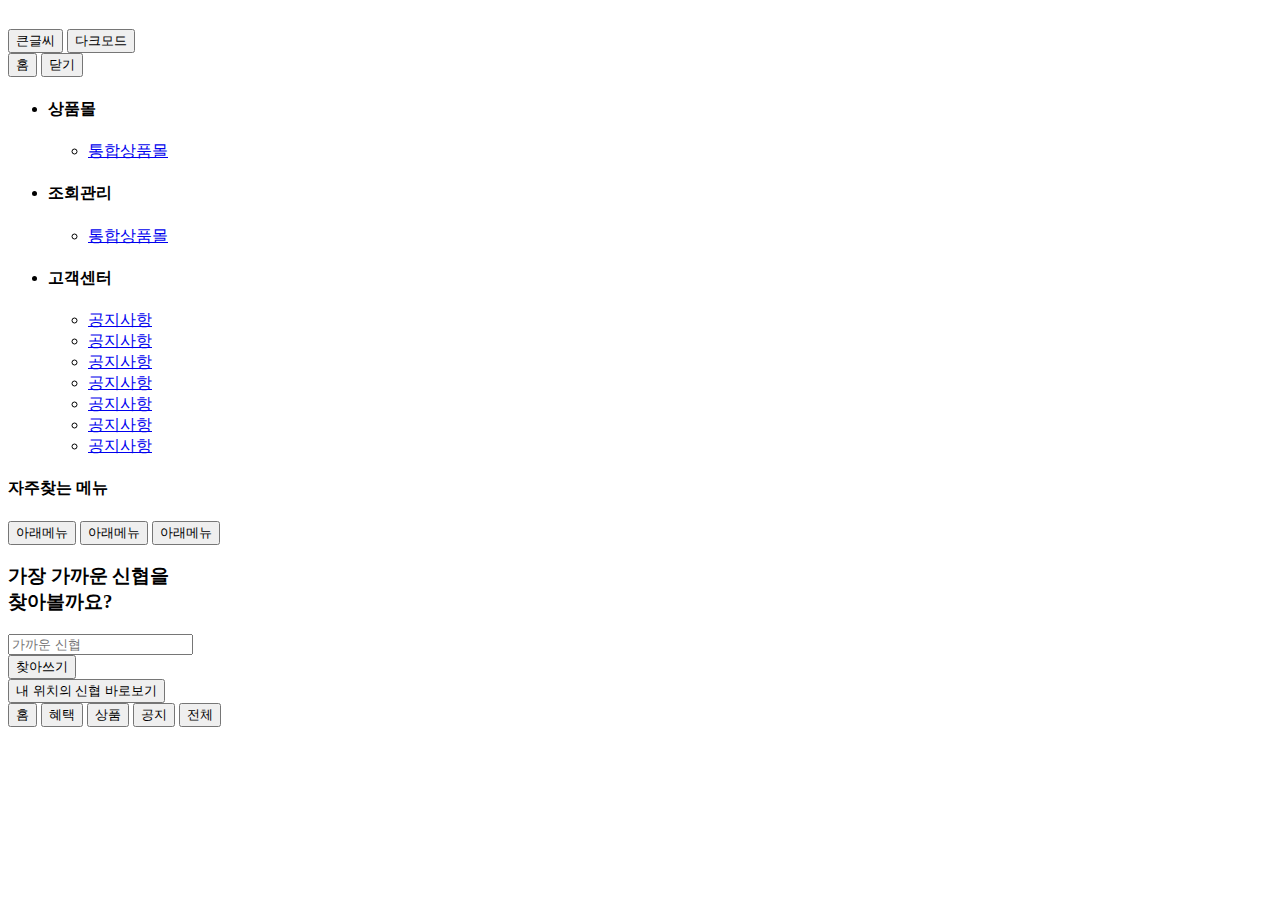
==== index.html @ c674e980 "feat: markup" ====
<!doctype>
<html lang="ko">
<head>
    <meta charset="UTF-8">
    <meta http-equiv="Content-Style-Type" content="text/css">
    <meta http-equiv="Content-Script-Type" content="text/javascript">
    <meta http-equiv="X-UA-Compatible" content="IE=edge">
    <meta name="format-detection" content="telephone=no">
    <meta name="viewport" content="width=device-width, initial-scale=1.0, viewport-fit=cover">
    <meta name="apple-mobile-web-app-title" content="Default">
    <meta http-equiv="imagetoolbar" content="no">
    <meta name="robots" content="no-index, follow">
    <meta name="title" content="">
    <meta name="author" content="">
    <meta name="content" content="">
    <meta name="keywords" content="">
    <meta name="description" content="금융시스템 UI/UX, 모바일뱅킹, 인터넷뱅킹, 모바일창구, 웹사이트 및 모바일 구축">
    <title>신협리온브랜치</title>
    <link type="text/css" rel="stylesheet" href="./lib/jquery-ui-1.12.1.min.css">
    <link type="text/css" rel="stylesheet" href="./lib/swiper-5.4.2.min.css">
    <link type="text/css" rel="stylesheet" href="./css/reset.css">
    <link type="text/css" rel="stylesheet" href="./css/font.css">
    <link type="text/css" rel="stylesheet" href="./css/common.css">
    <script type="text/javascript" src="./lib/jquery-1.12.4.min.js"></script>
    <script type="text/javascript" src="./lib/jquery-ui-1.12.1.min.js"></script>
    <script type="text/javascript" src="./lib/instafeed.min.js"></script>
    <script type="text/javascript" src="./lib/swiper-5.4.2.min.js"></script>
    <script type="text/javascript" src="./js/common.js"></script>
</head>
<body>
    <div class="container">
        <header>
            <section class="header-wrap">
                <article>
                    <div class="header-title">
                        <h1>
                            <a href="./"><img src="" alt=""></a>
                        </h1>
                    </div>
                    <div class="header-content">
                        <div class="btns">
                            <button type="button" class="btn-big-font">큰글씨</button>
                            <button type="button" class="btn-dark">다크모드</button>
                        </div>
                    </div>
                </article>
            </section>
        </header>
        <aside>
            <section class="drawer-wrap">
                <article>
                    <div class="nav-toolbar">
                        <div class="btns">
                            <button type="button" class="btn-home">홈</button>
                            <button type="button" class="btn-close">닫기</button>
                        </div>
                    </div>
                    <div class="nav-scroll">
                        <div class="nav-panels">
                            <ul class="nav-p3">
                                <li class="nav-panel">
                                    <div class="title">
                                        <span class="icn"></span>
                                        <h4>상품몰</h4>
                                    </div>
                                    <div class="content">
                                        <ul class="nav-p4">
                                            <li><a href="./">통합상품몰</a></a></li>
                                        </ul>
                                    </div>
                                </li>
                                <li class="nav-panel">
                                    <div class="title">
                                        <span class="icn"></span>
                                        <h4>조회관리</h4>
                                    </div>
                                    <div class="content">
                                        <ul class="nav-p4">
                                            <li><a href="./">통합상품몰</a></a></li>
                                        </ul>
                                    </div>
                                </li>
                                <li class="nav-panel">
                                    <div class="title">
                                        <span class="icn"></span>
                                        <h4>고객센터</h4>
                                    </div>
                                    <div class="content">
                                        <ul class="nav-p4">
                                            <li><a href="./">공지사항</a></a></li>
                                            <li><a href="./">공지사항</a></a></li>
                                            <li><a href="./">공지사항</a></a></li>
                                            <li><a href="./">공지사항</a></a></li>
                                            <li><a href="./">공지사항</a></a></li>
                                            <li><a href="./">공지사항</a></a></li>
                                            <li><a href="./">공지사항</a></a></li>
                                        </ul>
                                    </div>
                                </li>
                            </ul>
                        </div>
                    </div>
                    <div class="nav-favorite">
                        <div class="title">
                            <h4>자주찾는 메뉴</h4>
                        </div>
                        <div class="favs">
                            <div class="buttons">
                                <button type="button" class="btn-fav">아래메뉴</button>
                                <button type="button" class="btn-fav">아래메뉴</button>
                                <button type="button" class="btn-fav">아래메뉴</button>
                            </div>
                        </div>
                    </div>
                </article>
            </section>
        </aside>
        <main>
            <section>
                <article class="main-visual">
                    <div class="bg"></div>
                    <div class="visual">
                        <div class="media"></div>
                    </div>
                </article>
                <article class="ui-seek">
                    <div class="seek-form">
                        <div class="title">
                            <h3><strong>가장 가까운 신협</strong>을 <br/>찾아볼까요?</h3>
                        </div>
                        <div class="content">
                            <div class="field">
                                <label>
                                    <div class="field-inner">
                                        <div class="field-wrap">
                                            <input type="text" class="input" placeholder="가까운 신협"/>
                                        </div>
                                        <div class="field-wrap">
                                            <button type="button" class="btn-search">찾아쓰기</button>
                                        </div>
                                    </div>
                                </label>
                            </div>
                        </div>
                    </div>
                    <div class="seek-tool-bar">
                        <div class="btns">
                            <button type="button" class="btn-search">
                                <span class="icn"></span>
                                <span class="lbl">내 위치의 신협 바로보기</span>
                            </button>
                        </div>
                    </div>
                </article>
            </section>
        </main>
        <footer>
            <section>
               <article>
                   <div class="btns">
                       <button type="button" class="btn-home">
                           <span class="media">
                               <span class="icn"></span>
                           </span>
                           <span class="meta">
                               <span class="lbl">홈</span>
                           </span>
                       </button>
                       <button type="button" class="btn-benefit">
                           <span class="media">
                               <span class="icn"></span>
                           </span>
                           <span class="meta">
                               <span class="lbl">혜택</span>
                           </span>
                       </button>
                       <button type="button" class="btn-product">
                           <span class="media">
                               <span class="icn"></span>
                           </span>
                           <span class="meta">
                               <span class="lbl">상품</span>
                           </span>
                       </button>
                       <button type="button" class="btn-notice">
                           <span class="media">
                               <span class="icn"></span>
                           </span>
                           <span class="meta">
                               <span class="lbl">공지</span>
                           </span>
                       </button>
                       <button type="button" class="btn-menu">
                           <span class="media">
                               <span class="icn"></span>
                           </span>
                           <span class="meta">
                               <span class="lbl">전체</span>
                           </span>
                       </button>
                   </div>
               </article>
            </section>
        </footer>
    </div>
</body>
</html>
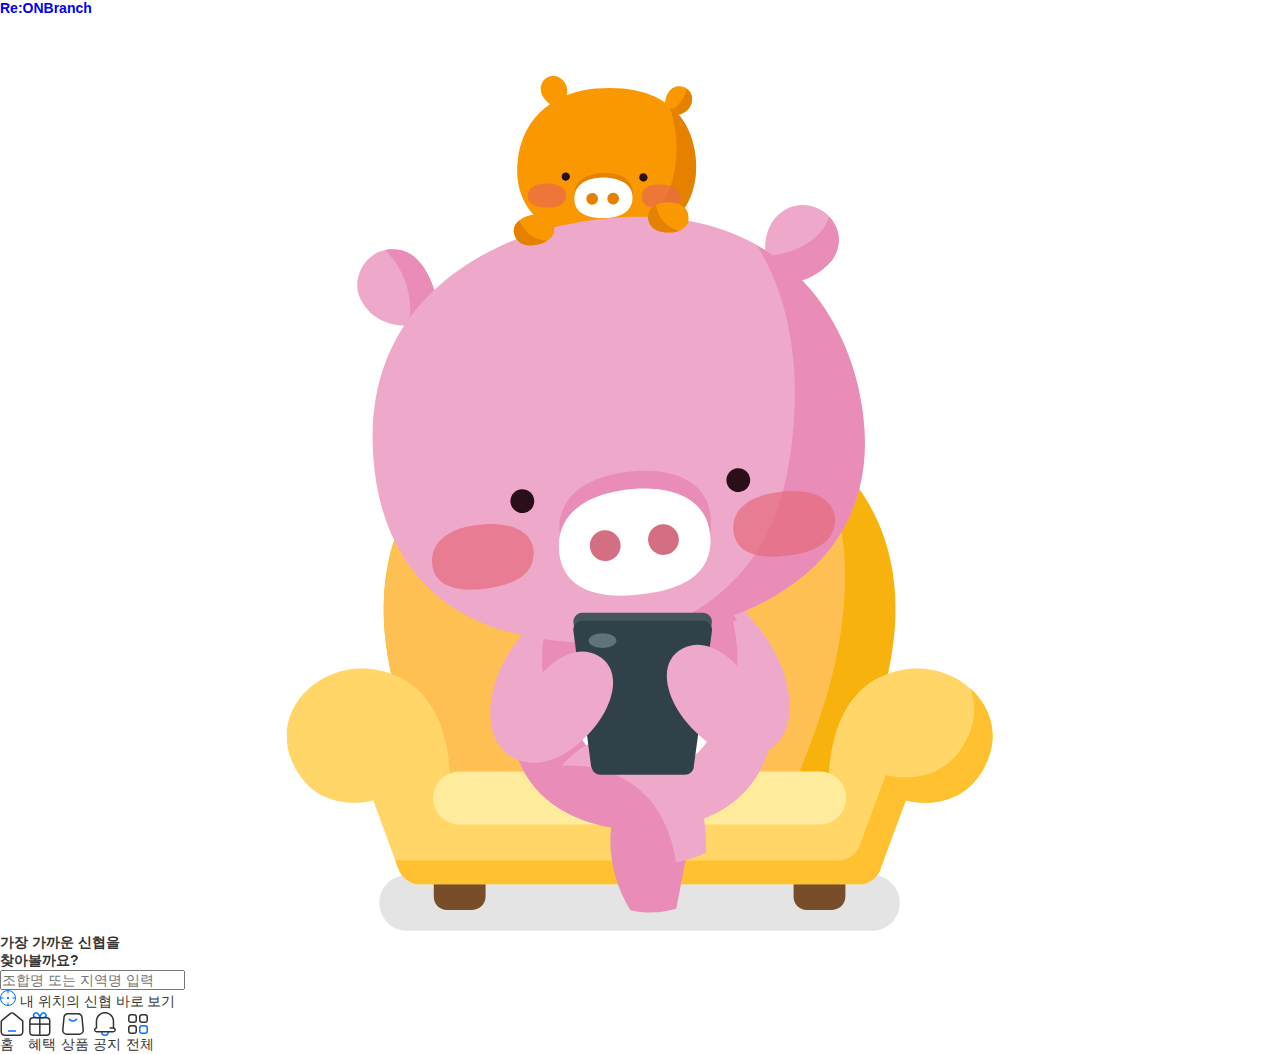
==== commit 39fc2ef9: "feat: main" ====
--- a/index.html
+++ b/index.html
@@ -23,30 +23,39 @@
     <link type="text/css" rel="stylesheet" href="./css/common.css">
     <script type="text/javascript" src="./lib/jquery-1.12.4.min.js"></script>
     <script type="text/javascript" src="./lib/jquery-ui-1.12.1.min.js"></script>
-    <script type="text/javascript" src="./lib/instafeed.min.js"></script>
     <script type="text/javascript" src="./lib/swiper-5.4.2.min.js"></script>
-    <script type="text/javascript" src="./js/common.js"></script>
 </head>
 <body>
     <div class="container">
-        <header>
+        <header class="common-header">
             <section class="header-wrap">
                 <article>
                     <div class="header-title">
                         <h1>
-                            <a href="./"><img src="" alt=""></a>
+                            <a href="./">
+                                Re:ON<span>Branch</span>
+                            </a>
                         </h1>
                     </div>
                     <div class="header-content">
                         <div class="btns">
-                            <button type="button" class="btn-big-font">큰글씨</button>
-                            <button type="button" class="btn-dark">다크모드</button>
+                            <button type="button" class="btn-big-font">
+                                <span class="icn">
+                                    <span class="icn-font large"></span>
+                                    <span class="icn-font small"></span>
+                                </span>
+                            </button>
+                            <button type="button" class="btn-dark">
+                                <span class="icn">
+                                    <span class="icn-mode"></span>
+                                </span>
+                            </button>
                         </div>
                     </div>
                 </article>
             </section>
         </header>
-        <aside>
+        <aside style="display:none">
             <section class="drawer-wrap">
                 <article>
                     <div class="nav-toolbar">
@@ -115,12 +124,15 @@
                 </article>
             </section>
         </aside>
-        <main>
+        <main class="main-common">
             <section>
                 <article class="main-visual">
                     <div class="bg"></div>
                     <div class="visual">
-                        <div class="media"></div>
+                        <div class="media">
+                            <div name="" class="" modelvalue="[object Object]">
+                                <svg xmlns="http://www.w3.org/2000/svg" xmlns:xlink="http://www.w3.org/1999/xlink" viewBox="0 0 172 219"  preserveAspectRatio="xMidYMid meet" style="width: 100%; height: 100%; transform: translate3d(0px, 0px, 0px); content-visibility: visible;"><defs><clipPath id="__lottie_element_1132"><rect width="172" height="219" x="0" y="0"></rect></clipPath><clipPath id="__lottie_element_1134"><path d="M0,0 L172,0 L172,219 L0,219z"></path></clipPath><clipPath id="__lottie_element_1138"><path d="M0,0 L172,0 L172,219 L0,219z"></path></clipPath><clipPath id="__lottie_element_1160"><path d="M0,0 L172,0 L172,219 L0,219z"></path></clipPath><clipPath id="__lottie_element_1176"><path d="M0,0 L172,0 L172,219 L0,219z"></path></clipPath><clipPath id="__lottie_element_1225"><path d="M0,0 L172,0 L172,219 L0,219z"></path></clipPath><clipPath id="__lottie_element_1229"><path d="M0,0 L172,0 L172,219 L0,219z"></path></clipPath><clipPath id="__lottie_element_1263"><path d="M0,0 L172,0 L172,219 L0,219z"></path></clipPath><clipPath id="__lottie_element_1276"><path d="M0,0 L172,0 L172,219 L0,219z"></path></clipPath><clipPath id="__lottie_element_1286"><path d="M0,0 L172,0 L172,219 L0,219z"></path></clipPath><clipPath id="__lottie_element_1296"><path d="M0,0 L172,0 L172,219 L0,219z"></path></clipPath><clipPath id="__lottie_element_1348"><path d="M0,0 L172,0 L172,219 L0,219z"></path></clipPath><clipPath id="__lottie_element_1352"><path d="M0,0 L172,0 L172,219 L0,219z"></path></clipPath><clipPath id="__lottie_element_1374"><path d="M0,0 L172,0 L172,219 L0,219z"></path></clipPath><clipPath id="__lottie_element_1390"><path d="M0,0 L172,0 L172,219 L0,219z"></path></clipPath><clipPath id="__lottie_element_1439"><path d="M0,0 L172,0 L172,219 L0,219z"></path></clipPath><clipPath id="__lottie_element_1443"><path d="M0,0 L172,0 L172,219 L0,219z"></path></clipPath><clipPath id="__lottie_element_1477"><path d="M0,0 L172,0 L172,219 L0,219z"></path></clipPath><clipPath id="__lottie_element_1490"><path d="M0,0 L172,0 L172,219 L0,219z"></path></clipPath><clipPath id="__lottie_element_1500"><path d="M0,0 L172,0 L172,219 L0,219z"></path></clipPath><clipPath id="__lottie_element_1510"><path d="M0,0 L172,0 L172,219 L0,219z"></path></clipPath></defs><g clip-path="url(#__lottie_element_1132)"><g clip-path="url(#__lottie_element_1348)" style="display: block;" transform="matrix(1,0,0,1,0,0)" opacity="1"><g clip-path="url(#__lottie_element_1510)" style="display: block;" transform="matrix(1,0,0,1,0,0)" opacity="1"><g style="display: block;" transform="matrix(1,0,0,1,0.00099945068359375,154.38499450683594)" opacity="1"><g opacity="1" transform="matrix(1,0,0,1,0,0)"></g></g><g style="display: block;" transform="matrix(1,0,0,1,22.573001861572266,204.64401245117188)" opacity="0.2"><g opacity="1" transform="matrix(1,0,0,1,0,0)"><path fill="rgb(119,119,119)" fill-opacity="1" d=" M119.87200164794922,13.567000389099121 C119.87200164794922,13.567000389099121 6.7829999923706055,13.567000389099121 6.7829999923706055,13.567000389099121 C3.0369999408721924,13.567000389099121 0,10.529999732971191 0,6.783999919891357 C0,3.0369999408721924 3.0369999408721924,0 6.7829999923706055,0 C6.7829999923706055,0 119.87200164794922,0 119.87200164794922,0 C123.61799621582031,0 126.65499877929688,3.0369999408721924 126.65499877929688,6.783999919891357 C126.65499877929688,10.529999732971191 123.61799621582031,13.567000389099121 119.87200164794922,13.567000389099121"></path></g></g><g style="display: block;" transform="matrix(1,0,0,1,35.820003509521484,201.19300842285156)" opacity="1"><g opacity="1" transform="matrix(1,0,0,1,0,0)"><path fill="rgb(120,77,41)" fill-opacity="1" d=" M9.354999542236328,11.956999778747559 C9.354999542236328,11.956999778747559 3.244999885559082,11.956999778747559 3.244999885559082,11.956999778747559 C1.4529999494552612,11.958000183105469 0.0010000000474974513,10.505999565124512 0,8.71399974822998 C0,8.71399974822998 0,8.708000183105469 0,8.708000183105469 C0,8.708000183105469 0,3.24399995803833 0,3.24399995803833 C0.0010000000474974513,1.4520000219345093 1.4529999494552612,0.0010000000474974513 3.244999885559082,0 C3.244999885559082,0 9.354999542236328,0 9.354999542236328,0 C11.147000312805176,-0.0010000000474974513 12.60099983215332,1.4520000219345093 12.60200023651123,3.24399995803833 C12.60200023651123,3.24399995803833 12.60200023651123,8.708000183105469 12.60200023651123,8.708000183105469 C12.604999542236328,10.5 11.154999732971191,11.954000473022461 9.36299991607666,11.956999778747559 C9.36299991607666,11.956999778747559 9.354999542236328,11.956999778747559 9.354999542236328,11.956999778747559z"></path></g></g><g style="display: block;" transform="matrix(1,0,0,1,123.37699890136719,201.19300842285156)" opacity="1"><g opacity="1" transform="matrix(1,0,0,1,0,0)"><path fill="rgb(120,77,41)" fill-opacity="1" d=" M9.354000091552734,11.956999778747559 C9.354000091552734,11.956999778747559 3.24399995803833,11.956999778747559 3.24399995803833,11.956999778747559 C1.4550000429153442,11.958999633789062 0.0020000000949949026,10.510000228881836 0,8.720999717712402 C0,8.720999717712402 0,8.708000183105469 0,8.708000183105469 C0,8.708000183105469 0,3.24399995803833 0,3.24399995803833 C-0.0010000000474974513,1.4539999961853027 1.4500000476837158,0.0010000000474974513 3.240000009536743,0 C3.240000009536743,0 3.24399995803833,0 3.24399995803833,0 C3.24399995803833,0 9.354000091552734,0 9.354000091552734,0 C11.147000312805176,-0.0010000000474974513 12.60099983215332,1.4509999752044678 12.602999687194824,3.24399995803833 C12.602999687194824,3.24399995803833 12.602999687194824,8.708000183105469 12.602999687194824,8.708000183105469 C12.604999542236328,10.5 11.154000282287598,11.954999923706055 9.362000465393066,11.956999778747559 C9.362000465393066,11.956999778747559 9.354000091552734,11.956999778747559 9.354000091552734,11.956999778747559z"></path></g></g><g style="display: block;" transform="matrix(1,0,0,1,23.63800048828125,87.67900085449219)" opacity="1"><g opacity="1" transform="matrix(1,0,0,1,0,0)"><path fill="rgb(248,178,14)" fill-opacity="1" d=" M62.26300048828125,0 C14.119999885559082,0 -14.114999771118164,33.60499954223633 7.210000038146973,84.65799713134766 C7.210000038146973,84.65799713134766 15.454000473022461,103.39800262451172 15.454000473022461,103.39800262451172 C15.454000473022461,103.39800262451172 109.0739974975586,103.39800262451172 109.0739974975586,103.39800262451172 C109.0739974975586,103.39800262451172 117.31800079345703,84.65799713134766 117.31800079345703,84.65799713134766 C138.64300537109375,33.60599899291992 110.40799713134766,0 62.263999938964844,0"></path></g></g><g style="display: block;" transform="matrix(1,0,0,1,23.637001037597656,87.67800903320312)" opacity="1"><g opacity="1" transform="matrix(1,0,0,1,0,0)"><path fill="rgb(255,192,83)" fill-opacity="1" d=" M105.03800201416016,81.78500366210938 C115.59700012207031,52.63600158691406 114,28.423999786376953 103.85600280761719,11.402000427246094 C102.34200286865234,10.354999542236328 100.75800323486328,9.373000144958496 99.10199737548828,8.463000297546387 C98.57599639892578,8.17300033569336 98.04199981689453,7.890999794006348 97.5009994506836,7.614999771118164 C96.41999816894531,7.065000057220459 95.31099700927734,6.541999816894531 94.1760025024414,6.048999786376953 C93.04000091552734,5.554999828338623 91.87799835205078,5.090000152587891 90.69000244140625,4.65500020980835 C89.50199890136719,4.21999979019165 88.28800201416016,3.813999891281128 87.05000305175781,3.437999963760376 C79.61799621582031,1.180999994277954 71.29100036621094,0 62.263999938964844,0 C30.66900062561035,0 7.64900016784668,14.472000122070312 1.5829999446868896,38.85100173950195 C1.149999976158142,40.59199905395508 0.8029999732971191,42.38399887084961 0.5450000166893005,44.224998474121094 C0.37400001287460327,45.45199966430664 0.24199999868869781,46.70100021362305 0.1509999930858612,47.97100067138672 C-0.621999979019165,58.766998291015625 1.5460000038146973,71.09700012207031 7.210000038146973,84.65799713134766 C7.210000038146973,84.65799713134766 15.454000473022461,103.39700317382812 15.454000473022461,103.39700317382812 C15.454000473022461,103.39700317382812 96.79499816894531,103.39700317382812 96.79499816894531,103.39700317382812 C96.79499816894531,103.39700317382812 105.03800201416016,81.78500366210938 105.03800201416016,81.78500366210938z"></path></g></g><g style="display: block;" transform="matrix(1,0,0,1,0,154.38400268554688)" opacity="1"><g opacity="1" transform="matrix(1,0,0,1,0,0)"><path fill="rgb(255,214,103)" fill-opacity="1" d=" M144.8280029296875,1.906000018119812 C129.22799682617188,8.923999786376953 132.1529998779297,33.10599899291992 132.1529998779297,33.10599899291992 C132.1529998779297,33.10599899291992 109.88300323486328,33.47100067138672 109.88300323486328,33.47100067138672 C109.88300323486328,33.47100067138672 39.6510009765625,33.10599899291992 39.6510009765625,33.10599899291992 C39.6510009765625,33.10599899291992 42.57600021362305,8.925999641418457 26.97599983215332,1.906000018119812 C11.37600040435791,-5.113999843597412 -4.614999771118164,8.531999588012695 1.2350000143051147,22.375999450683594 C7.085000038146973,36.220001220703125 21.125999450683594,32.13100051879883 21.125999450683594,32.13100051879883 C21.125999450683594,32.13100051879883 27.136999130249023,48.47100067138672 27.136999130249023,48.47100067138672 C27.854000091552734,50.88199996948242 30.06999969482422,52.5359992980957 32.58599853515625,52.5359992980957 C32.58599853515625,52.5359992980957 139.218994140625,52.5359992980957 139.218994140625,52.5359992980957 C141.73500061035156,52.5359992980957 143.9510040283203,50.882999420166016 144.66799926757812,48.47100067138672 C144.66799926757812,48.47100067138672 150.6790008544922,32.13100051879883 150.6790008544922,32.13100051879883 C150.6790008544922,32.13100051879883 164.72000122070312,36.2239990234375 170.57000732421875,22.375999450683594 C176.4199981689453,8.527999877929688 160.42999267578125,-5.117000102996826 144.82899475097656,1.906000018119812"></path></g></g><g style="display: block;" transform="matrix(1,0,0,1,26.492000579833984,159.29400634765625)" opacity="1"><g opacity="1" transform="matrix(1,0,0,1,0,0)"><path fill="rgb(255,193,48)" fill-opacity="1" d=" M144.07699584960938,17.465999603271484 C144.24899291992188,17.059999465942383 144.3979949951172,16.65399932861328 144.5330047607422,16.24799919128418 C144.56399536132812,16.152999877929688 144.58999633789062,16.058000564575195 144.6199951171875,15.963000297546387 C144.71499633789062,15.656999588012695 144.80099487304688,15.35099983215332 144.87600708007812,15.04699993133545 C144.906005859375,14.925000190734863 144.9340057373047,14.803000450134277 144.9600067138672,14.680999755859375 C145.0229949951172,14.394000053405762 145.0760040283203,14.107999801635742 145.1219940185547,13.822999954223633 C145.13999938964844,13.706000328063965 145.16099548339844,13.588000297546387 145.177001953125,13.470999717712402 C145.2209930419922,13.140000343322754 145.2530059814453,12.809000015258789 145.27499389648438,12.479999542236328 C145.2790069580078,12.418000221252441 145.28799438476562,12.354999542236328 145.29100036621094,12.293000221252441 C145.31100463867188,11.906999588012695 145.31399536132812,11.52400016784668 145.3040008544922,11.144000053405762 C145.3000030517578,11.024999618530273 145.2899932861328,10.907999992370605 145.2830047607422,10.789999961853027 C145.27000427246094,10.531000137329102 145.2519989013672,10.272000312805176 145.22500610351562,10.015000343322754 C145.20799255371094,9.86400032043457 145.18800354003906,9.713000297546387 145.16700744628906,9.562999725341797 C145.13600158691406,9.340999603271484 145.10000610351562,9.119999885559082 145.0590057373047,8.899999618530273 C145.0290069580078,8.743000030517578 145,8.586000442504883 144.96499633789062,8.428999900817871 C144.91799926757812,8.213000297546387 144.86099243164062,7.999000072479248 144.8040008544922,7.785999774932861 C144.76400756835938,7.63700008392334 144.72799682617188,7.486999988555908 144.68299865722656,7.340000152587891 C144.58299255371094,7.008999824523926 144.4720001220703,6.681000232696533 144.35000610351562,6.359000205993652 C144.28900146484375,6.197999954223633 144.2169952392578,6.040999889373779 144.1510009765625,5.882999897003174 C144.0749969482422,5.703000068664551 144.00100708007812,5.52400016784668 143.91900634765625,5.3470001220703125 C143.83700561523438,5.171999931335449 143.74899291992188,4.999000072479248 143.66099548339844,4.826000213623047 C143.58299255371094,4.672999858856201 143.5030059814453,4.519999980926514 143.41900634765625,4.36899995803833 C143.32200622558594,4.192999839782715 143.2209930419922,4.01800012588501 143.11700439453125,3.8450000286102295 C143.03199768066406,3.7039999961853027 142.9429931640625,3.565999984741211 142.85400390625,3.427999973297119 C142.74099731445312,3.253999948501587 142.6300048828125,3.078000068664551 142.50999450683594,2.9079999923706055 C142.42599487304688,2.7880001068115234 142.33599853515625,2.671999931335449 142.24899291992188,2.555000066757202 C141.9980010986328,2.2160000801086426 141.73300170898438,1.8849999904632568 141.45599365234375,1.5640000104904175 C141.36900329589844,1.4630000591278076 141.28599548339844,1.3600000143051147 141.1959991455078,1.2610000371932983 C141.0469970703125,1.0959999561309814 140.89100646972656,0.9369999766349792 140.73500061035156,0.777999997138977 C140.62899780273438,0.6679999828338623 140.5229949951172,0.5590000152587891 140.41299438476562,0.4519999921321869 C140.2550048828125,0.29899999499320984 140.093994140625,0.14800000190734863 139.92999267578125,0 C141.15699768066406,3.3959999084472656 141.19700622558594,7.228000164031982 139.57000732421875,11.07800006866455 C133.60800170898438,25.18899917602539 119.30000305175781,21.01799964904785 119.30000305175781,21.01799964904785 C119.30000305175781,21.01799964904785 113.17500305175781,37.66699981689453 113.17500305175781,37.66699981689453 C112.4469985961914,40.125999450683594 110.18699645996094,41.8120002746582 107.62300109863281,41.81100082397461 C107.62300109863281,41.81100082397461 0,41.81100082397461 0,41.81100082397461 C0,41.81100082397461 0.6439999938011169,43.56100082397461 0.6439999938011169,43.56100082397461 C1.3609999418258667,45.97200012207031 3.5769999027252197,47.625999450683594 6.0929999351501465,47.625999450683594 C6.0929999351501465,47.625999450683594 112.72599792480469,47.625999450683594 112.72599792480469,47.625999450683594 C115.24199676513672,47.625999450683594 117.45800018310547,45.972999572753906 118.17500305175781,43.56100082397461 C118.17500305175781,43.56100082397461 124.18599700927734,27.22100067138672 124.18599700927734,27.22100067138672 C124.18599700927734,27.22100067138672 124.30899810791016,27.256999969482422 124.53800201416016,27.31100082397461 C126.74700164794922,27.83099937438965 138.77499389648438,30.016000747680664 144.07699584960938,17.465999603271484"></path></g></g><g style="display: block;" transform="matrix(1,0,0,1,35.66299819946289,179.44000244140625)" opacity="1"><g opacity="1" transform="matrix(1,0,0,1,0,0)"><path fill="rgb(255,235,156)" fill-opacity="1" d=" M94.02100372314453,12.930000305175781 C94.02100372314453,12.930000305175781 6.458000183105469,12.930000305175781 6.458000183105469,12.930000305175781 C2.88700008392334,12.925999641418457 -0.004000000189989805,10.029000282287598 0,6.458000183105469 C0.004000000189989805,2.8929998874664307 2.8929998874664307,0.004000000189989805 6.458000183105469,0 C6.458000183105469,0 94.02200317382812,0 94.02200317382812,0 C97.59300231933594,0.004000000189989805 100.48400115966797,2.9010000228881836 100.4800033569336,6.4720001220703125 C100.47599792480469,10.036999702453613 97.58699798583984,12.925999641418457 94.02200317382812,12.930000305175781"></path></g></g><g style="display: block;" transform="matrix(1,0,0,1,54.266998291015625,125.7610092163086)" opacity="1"><g opacity="1" transform="matrix(1,0,0,1,0,0)"><path fill="rgb(238,168,201)" fill-opacity="1" d=" M46.29999923706055,0 C46.29999923706055,0 69.9469985961914,21.770999908447266 63.11800003051758,47.9119987487793 C59.233001708984375,62.78900146484375 44.69200134277344,67.947998046875 32.095001220703125,67.947998046875 C32.095001220703125,67.947998046875 32.26100158691406,67.947998046875 32.26100158691406,67.947998046875 C19.660999298095703,67.947998046875 5.123000144958496,62.78900146484375 1.2380000352859497,47.9119987487793 C-5.591000080108643,21.770999908447266 18.055999755859375,0 18.055999755859375,0"></path></g></g><g style="display: block;" transform="matrix(1,0,0,1,54.26700210571289,125.76100158691406)" opacity="1"><g opacity="1" transform="matrix(1,0,0,1,0,0)"><path fill="rgb(233,140,183)" fill-opacity="1" d=" M47.0890007019043,34.21200180053711 C57.33599853515625,28.47100067138672 60.33599853515625,25.165000915527344 60.33599853515625,25.165000915527344 C60.33599853515625,25.165000915527344 51.12799835205078,9.89799976348877 51.12799835205078,9.89799976348877 C51.12799835205078,9.89799976348877 34.80400085449219,0 34.80400085449219,0 C34.80400085449219,0 18.055999755859375,0 18.055999755859375,0 C18.055999755859375,0 -5.591000080108643,21.770999908447266 1.2380000352859497,47.9119987487793 C4.75,61.361000061035156 16.968000411987305,66.86699676513672 28.59000015258789,67.80000305175781 C19.798999786376953,47.94200134277344 36.96900177001953,39.88199996948242 47.0890007019043,34.21200180053711"></path></g></g><g style="display: block;" transform="matrix(1,0,0,1,69.52099609375,154.86900329589844)" opacity="1"><g opacity="1" transform="matrix(1,0,0,1,0,0)"><path fill="rgb(255,255,255)" fill-opacity="1" d=" M17.799999237060547,8.079000473022461 C17.799999237060547,8.079000473022461 14.5,-1.8700000047683716 5.486000061035156,0.8569999933242798 C-3.561000108718872,3.5980000495910645 -2.7720000743865967,21.391000747680664 18.191999435424805,27.326000213623047 C38.891998291015625,20.542999267578125 38.95500183105469,2.7260000705718994 29.80699920654297,0.35899999737739563 C20.68899917602539,-2.003999948501587 17.799999237060547,8.079000473022461 17.799999237060547,8.079000473022461"></path></g></g><g style="display: block;" transform="matrix(1,0,0,1,78.79100036621094,184.77200317382812)" opacity="1"><g opacity="1" transform="matrix(1,0,0,1,0,0)"><path fill="rgb(233,140,183)" fill-opacity="1" d=" M6.489999771118164,0 C-1.2669999599456787,0.16099999845027924 -2.3949999809265137,17.124000549316406 4.873000144958496,28.434999465942383 C8.557000160217285,29.27199935913086 12.392999649047852,29.15999984741211 16.02199935913086,28.11199951171875 C16.02199935913086,28.11199951171875 19.898000717163086,7.919000148773193 19.898000717163086,7.919000148773193"></path></g></g><g style="display: block;" transform="matrix(1,0,0,1,67.02200317382812,170.39601135253906)" opacity="1"><g opacity="1" transform="matrix(1,0,0,1,0,0)"><path fill="rgb(238,168,201)" fill-opacity="1" d=" M11.473999977111816,22.291000366210938 C17.61400032043457,22.780000686645508 22.458999633789062,31.179000854492188 22.458999633789062,31.179000854492188 C26.805999755859375,31.628000259399414 31.18899917602539,30.78499984741211 35.058998107910156,28.756000518798828 C35.058998107910156,28.756000518798828 35.70500183105469,10.015999794006348 26.81999969482422,3.875 C11.583000183105469,-6.645999908447266 0,7.590000152587891 0,7.590000152587891"></path></g></g><g style="display: block;" transform="matrix(1,0,0,1,67.0469970703125,177.9720001220703)" opacity="1"><g opacity="1" transform="matrix(1,0,0,1,0,0)"><path fill="rgb(233,140,183)" fill-opacity="1" d=" M22.434999465942383,23.60300064086914 C24.20599937438965,23.785999298095703 25.98200035095215,23.743000030517578 27.72800064086914,23.503999710083008 C24.06599998474121,0.4050000011920929 5.400000095367432,-0.2630000114440918 0,0.04399999976158142 C0,0.04399999976158142 11.449999809265137,14.71500015258789 11.449999809265137,14.71500015258789 C17.59000015258789,15.204000473022461 22.434999465942383,23.60300064086914 22.434999465942383,23.60300064086914"></path></g></g><g style="display: block;" transform="matrix(1,0,0,1,85.9020004272461,152.94700622558594)" opacity="1"></g></g><g clip-path="url(#__lottie_element_1500)" style="display: block;" transform="matrix(0.997564435005188,-0.06975101679563522,0.06975101679563522,0.997564435005188,-10.098028182983398,6.590943813323975)" opacity="1"><g style="display: block;" transform="matrix(1,0,0,1,23.411001205444336,48.17799758911133)" opacity="1"><g opacity="1" transform="matrix(1,0,0,1,0,0)"><path fill="rgb(238,168,201)" fill-opacity="1" d=" M18.797000885009766,11.380999565124512 C18.35300064086914,9.09000015258789 17.538999557495117,6.88700008392334 16.38599967956543,4.857999801635742 C14.951000213623047,2.421999931335449 12.711999893188477,-0.1420000046491623 8.16100025177002,0.006000000052154064 C2.4210000038146973,0.18700000643730164 -1.2139999866485596,6.440999984741211 0.37299999594688416,11.005999565124512 C1.6089999675750732,14.555000305175781 5.011000156402588,18.52400016784668 11.817000389099121,18.788000106811523"></path></g></g><g style="display: block;" transform="matrix(1,0,0,1,30.79199981689453,48.18300247192383)" opacity="1"><g opacity="1" transform="matrix(1,0,0,1,0,0)"><path fill="rgb(233,140,183)" fill-opacity="1" d=" M4.438000202178955,18.77899932861328 C4.438000202178955,18.77899932861328 4.439000129699707,18.77899932861328 4.439000129699707,18.77899932861328 C4.439000129699707,18.77899932861328 4.441999912261963,18.777000427246094 4.441999912261963,18.777000427246094 C4.441999912261963,18.777000427246094 4.645999908447266,18.56100082397461 4.645999908447266,18.56100082397461 C4.645999908447266,18.56100082397461 11.416999816894531,11.37600040435791 11.416999816894531,11.37600040435791 C10.972999572753906,9.086000442504883 10.159000396728516,6.883999824523926 9.006999969482422,4.855999946594238 C8.045999526977539,3.2279999256134033 6.729000091552734,1.5460000038146973 4.604000091552734,0.6510000228881836 C4.604000091552734,0.6510000228881836 4.5920000076293945,0.6460000276565552 4.5920000076293945,0.6460000276565552 C4.4079999923706055,0.5690000057220459 4.2170000076293945,0.49799999594688416 4.020999908447266,0.4339999854564667 C4.006999969482422,0.42899999022483826 3.99399995803833,0.42399999499320984 3.9800000190734863,0.41999998688697815 C3.7920000553131104,0.35899999737739563 3.5969998836517334,0.3050000071525574 3.3970000743865967,0.25600001215934753 C3.3970000743865967,0.25600001215934753 3.3239998817443848,0.23800000548362732 3.3239998817443848,0.23800000548362732 C3.13100004196167,0.19300000369548798 2.930999994277954,0.1550000011920929 2.7269999980926514,0.12200000137090683 C2.690999984741211,0.11599999666213989 2.6570000648498535,0.10999999940395355 2.621000051498413,0.10499999672174454 C2.4240000247955322,0.07599999755620956 2.2209999561309814,0.05299999937415123 2.013000011444092,0.035999998450279236 C2.013000011444092,0.035999998450279236 1.8660000562667847,0.024000000208616257 1.8660000562667847,0.024000000208616257 C1.6670000553131104,0.010999999940395355 1.4620000123977661,0.004000000189989805 1.253000020980835,0.0020000000949949026 C1.159999966621399,0.0010000000474974513 1.069000005722046,-0.0010000000474974513 0.9750000238418579,0.0010000000474974513 C0.9110000133514404,0.0020000000949949026 0.847000002861023,0.0010000000474974513 0.7820000052452087,0.004000000189989805 C0.7820000052452087,0.004000000189989805 0.781000018119812,0 0.781000018119812,0 C0.5139999985694885,0.008999999612569809 0.25699999928474426,0.0430000014603138 0,0.07699999958276749 C4.473999977111816,5.129000186920166 6.196000099182129,12.137999534606934 4.438000202178955,18.77899932861328"></path></g></g></g><g clip-path="url(#__lottie_element_1490)" style="display: block;" transform="matrix(0.997564435005188,-0.06975101679563522,0.06975101679563522,0.997564435005188,-9.894381523132324,6.80827522277832)" opacity="1"><g style="display: block;" transform="matrix(1,0,0,1,122.78099822998047,44.16499710083008)" opacity="1"><g opacity="1" transform="matrix(1,0,0,1,0,0)"><path fill="rgb(238,168,201)" fill-opacity="1" d=" M7.499000072479248,18.53700065612793 C10.371000289916992,18.013999938964844 13.045999526977539,16.719999313354492 15.237000465393066,14.791999816894531 C17.327999114990234,12.980999946594238 18.392000198364258,10.255999565124512 18.083999633789062,7.506999969482422 C17.31399917602539,2.6519999504089355 12.753999710083008,-0.6589999794960022 7.900000095367432,0.11100000143051147 C7.4029998779296875,0.1899999976158142 6.914000034332275,0.3100000023841858 6.436999797821045,0.47200000286102295 C2.944000005722046,1.8530000448226929 -0.01899999938905239,5.014999866485596 0,11.826000213623047"></path></g></g><g style="display: block;" transform="matrix(1,0,0,1,122.7820053100586,47.42300033569336)" opacity="1"><g opacity="1" transform="matrix(1,0,0,1,0,0)"><path fill="rgb(233,140,183)" fill-opacity="1" d=" M0,8.569999694824219 C0,8.569999694824219 7.498000144958496,15.279999732971191 7.498000144958496,15.279999732971191 C10.369000434875488,14.756999969482422 13.043999671936035,13.463000297546387 15.236000061035156,11.53499984741211 C17.326000213623047,9.723999977111816 18.391000747680664,6.999000072479248 18.08300018310547,4.25 C17.825000762939453,2.627000093460083 17.13800048828125,1.1829999685287476 16.163999557495117,0 C12.644000053405762,8.883000373840332 0.024000000208616257,8.571000099182129 0,8.569999694824219"></path></g></g></g><g clip-path="url(#__lottie_element_1439)" style="display: block;" transform="matrix(0.9998504519462585,0.01729547418653965,-0.01729547418653965,0.9998504519462585,-5.819515705108643,-1.0384619235992432)" opacity="1"><g clip-path="url(#__lottie_element_1477)" style="display: block;" transform="matrix(1,0,0,1,0.24199676513671875,0.04599952697753906)" opacity="1"><g style="display: block;" transform="matrix(1,0,0,1,97.96700286865234,11.934999465942383)" opacity="1"><g opacity="1" transform="matrix(1,0,0,1,0,0)"><path fill="rgb(249,152,0)" fill-opacity="1" d=" M2.690999984741211,7.142000198364258 C2.690999984741211,7.142000198364258 6.925000190734863,6.4720001220703125 6.5279998779296875,2.632999897003174 C6.283999919891357,0.953000009059906 4.724999904632568,-0.21199999749660492 3.0450000762939453,0.03200000151991844 C2.746000051498413,0.07500000298023224 2.4560000896453857,0.16200000047683716 2.183000087738037,0.28999999165534973 C0.8830000162124634,0.9039999842643738 -0.15700000524520874,2.490000009536743 0.01899999938905239,5.090000152587891"></path></g></g><g style="display: block;" transform="matrix(1,0,0,1,67.64199829101562,10)" opacity="1"><g opacity="1" transform="matrix(1,0,0,1,0,0)"><path fill="rgb(249,152,0)" fill-opacity="1" d=" M5.939000129699707,6.068999767303467 C5.939000129699707,6.068999767303467 7.830999851226807,2.2249999046325684 4.465000152587891,0.335999995470047 C2.9549999237060547,-0.4339999854564667 1.1069999933242798,0.16599999368190765 0.3370000123977661,1.6759999990463257 C0.19900000095367432,1.9470000267028809 0.10199999809265137,2.236999988555908 0.04899999871850014,2.5360000133514404 C-0.2029999941587448,3.9549999237060547 0.49399998784065247,5.714000225067139 2.7249999046325684,7.072999954223633"></path></g></g><g style="display: block;" transform="matrix(1,0,0,1,99.35900115966797,12.580999374389648)" opacity="1"><g opacity="1" transform="matrix(1,0,0,1,0,0)"><path fill="rgb(228,130,0)" fill-opacity="1" d=" M0,5.495999813079834 C0,5.495999813079834 1.2990000247955322,6.492000102996826 1.2990000247955322,6.492000102996826 C1.2990000247955322,6.492000102996826 5.019000053405762,5.9039998054504395 5.1579999923706055,2.6679999828338623 C5.166999816894531,2.453000068664551 5.160999774932861,2.2260000705718994 5.136000156402588,1.9869999885559082 C5.13100004196167,1.9570000171661377 5.11899995803833,1.9299999475479126 5.113999843597412,1.899999976158142 C4.968999862670898,1.1139999628067017 4.539999961853027,0.45100000500679016 3.947000026702881,0 C3.2790000438690186,2.2039999961853027 1.8949999809265137,4.133999824523926 0,5.495999813079834"></path></g></g></g><g style="display: block;" transform="matrix(1,0,0,1,62.51100158691406,12.69999885559082)" opacity="1"><g opacity="1" transform="matrix(1,0,0,1,0,0)"><path fill="rgb(249,152,0)" fill-opacity="1" d=" M18.900999069213867,0.19499999284744263 C9.845000267028809,1.0529999732971191 0.9900000095367432,6.684000015258789 0.0689999982714653,18.323999404907227 C-0.9549999833106995,31.25200080871582 9.515000343322754,38.68299865722656 26.011999130249023,36.84600067138672 C43.249000549316406,34.928001403808594 43.7869987487793,22.141000747680664 43.47999954223633,17.56999969482422 C43.07699966430664,11.562999725341797 39.60100173950195,-1.7630000114440918 18.900999069213867,0.19499999284744263"></path></g></g><g style="display: block;" transform="matrix(1,0,0,1,87.20000457763672,17.208999633789062)" opacity="1"><g opacity="1" transform="matrix(1,0,0,1,0,0)"><path fill="rgb(228,130,0)" fill-opacity="1" d=" M18.790000915527344,13.0600004196167 C18.57200050354004,9.8100004196167 17.447999954223633,4.421999931335449 13.190999984741211,0.46700000762939453 C13.190999984741211,0.46700000762939453 12.218000411987305,0 12.218000411987305,0 C12.218000411987305,0 20.95800018310547,22.739999771118164 0,32.46099853515625 C0.43700000643730164,32.42499923706055 0.8759999871253967,32.38600158691406 1.3220000267028809,32.33599853515625 C18.55900001525879,30.417999267578125 19.097000122070312,17.631000518798828 18.790000915527344,13.0600004196167"></path></g></g><g clip-path="url(#__lottie_element_1443)" style="display: block;" transform="matrix(1,0,0,1,0,0)" opacity="1"><g style="display: block;" transform="matrix(1,0,0,1,76.5989990234375,33.40800094604492)" opacity="1"><g opacity="1" transform="matrix(1,0,0,1,0,0)"><path fill="rgb(228,130,0)" fill-opacity="1" d=" M6.061999797821045,0.06800000369548798 C2.2249999046325684,0.4410000145435333 -0.24400000274181366,2.3519999980926514 0.01899999938905239,5.692999839782715 C0.23100000619888306,8.375 2.4189999103546143,9.935999870300293 6.710000038146973,9.861000061035156 C9.90999984741211,9.803999900817871 13.6850004196167,8.925000190734863 14.119000434875488,5.329999923706055 C14.579999923706055,1.5219999551773071 10.84000015258789,-0.3959999978542328 6.061999797821045,0.06800000369548798"></path></g></g><g style="display: block;" transform="matrix(1,0,0,1,76.54900360107422,34.5369987487793)" opacity="1"><g opacity="1" transform="matrix(1,0,0,1,0,0)"><path fill="rgb(255,255,255)" fill-opacity="1" d=" M6.195000171661377,0.03700000047683716 C2.3489999771118164,0.3100000023841858 -0.16599999368190765,2.1559998989105225 0.008999999612569809,5.501999855041504 C0.15000000596046448,8.189000129699707 2.299999952316284,9.802000045776367 6.589000225067139,9.842000007629395 C9.788999557495117,9.869000434875488 13.58899974822998,9.08899974822998 14.11299991607666,5.50600004196167 C14.670999526977539,1.7120000123977661 10.984000205993652,-0.30399999022483826 6.195000171661377,0.03700000047683716"></path></g></g><g style="display: block;" transform="matrix(1,0,0,1,79.47599792480469,38.349002838134766)" opacity="1"><g opacity="1" transform="matrix(1,0,0,1,0,0)"><path fill="rgb(228,130,0)" fill-opacity="1" d=" M2.8259999752044678,1.3730000257492065 C2.8480000495910645,2.1530001163482666 2.2339999675750732,2.803999900817871 1.4539999961853027,2.8259999752044678 C0.6740000247955322,2.8480000495910645 0.024000000208616257,2.2339999675750732 0.0010000000474974513,1.4539999961853027 C-0.020999999716877937,0.6740000247955322 0.5929999947547913,0.023000000044703484 1.3730000257492065,0.0010000000474974513 C1.3730000257492065,0.0010000000474974513 1.375,0.0010000000474974513 1.375,0.0010000000474974513 C2.1530001163482666,-0.02199999988079071 2.802999973297119,0.5899999737739563 2.8259999752044678,1.36899995803833 C2.8259999752044678,1.36899995803833 2.8259999752044678,1.3730000257492065 2.8259999752044678,1.3730000257492065"></path></g></g><g style="display: block;" transform="matrix(1,0,0,1,84.58300018310547,38.2030029296875)" opacity="1"><g opacity="1" transform="matrix(1,0,0,1,0,0)"><path fill="rgb(228,130,0)" fill-opacity="1" d=" M2.8259999752044678,1.3739999532699585 C2.8480000495910645,2.1540000438690186 2.2330000400543213,2.803999900817871 1.4529999494552612,2.8259999752044678 C0.6729999780654907,2.8480000495910645 0.023000000044703484,2.2330000400543213 0.0010000000474974513,1.4529999494552612 C-0.020999999716877937,0.6729999780654907 0.593999981880188,0.023000000044703484 1.3739999532699585,0.0010000000474974513 C1.3739999532699585,0.0010000000474974513 1.375,0.0010000000474974513 1.375,0.0010000000474974513 C2.1530001163482666,-0.02199999988079071 2.802999973297119,0.5910000205039978 2.8259999752044678,1.36899995803833 C2.8259999752044678,1.36899995803833 2.8259999752044678,1.3739999532699585 2.8259999752044678,1.3739999532699585z"></path></g></g><g style="display: block;" transform="matrix(1,0,0,1,92.89599609375,35.94999694824219)" opacity="0.7000000000000001"><g opacity="1" transform="matrix(1,0,0,1,0,0)"><path fill="rgb(233,105,80)" fill-opacity="1" d=" M4.145999908447266,0.04899999871850014 C4.145999908447266,0.04899999871850014 4.145999908447266,0.04899999871850014 4.145999908447266,0.04899999871850014 C5.7729997634887695,-0.1599999964237213 7.414999961853027,0.3070000112056732 8.687000274658203,1.343000054359436 C9.222000122070312,1.8910000324249268 9.440999984741211,2.6740000247955322 9.270000457763672,3.4210000038146973 C8.869999885559082,5.578000068664551 6.310999870300293,5.953000068664551 4.243000030517578,5.888999938964844 C2.3429999351501465,5.828000068664551 0.06499999761581421,5.315999984741211 0.0020000000949949026,3.2170000076293945 C-0.05400000140070915,1.3170000314712524 1.4559999704360962,0.16099999845027924 4.145999908447266,0.04899999871850014"></path></g></g><g style="display: block;" transform="matrix(1,0,0,1,65.21599578857422,36.207000732421875)" opacity="0.7000000000000001"><g opacity="1" transform="matrix(1,0,0,1,0,0)"><path fill="rgb(233,105,80)" fill-opacity="1" d=" M4.142000198364258,0.009999999776482582 C4.142000198364258,0.009999999776482582 4.142000198364258,0.009999999776482582 4.142000198364258,0.009999999776482582 C6.164999961853027,-0.07500000298023224 7.822000026702881,0.3959999978542328 8.6850004196167,1.3029999732971191 C9.220999717712402,1.8509999513626099 9.440999984741211,2.634999990463257 9.269000053405762,3.381999969482422 C8.869000434875488,5.539000034332275 6.310999870300293,5.913000106811523 4.242000102996826,5.8480000495910645 C2.3420000076293945,5.788000106811523 0.061000000685453415,5.276000022888184 0.0010000000474974513,3.177000045776367 C-0.05400000140070915,1.2769999504089355 1.4550000429153442,0.12099999934434891 4.14300012588501,0.008999999612569809"></path></g></g><g style="display: block;" transform="matrix(1,0,0,1,73.36399841308594,33.45600128173828)" opacity="1"><g opacity="1" transform="matrix(1,0,0,1,0,0)"><path fill="rgb(42,14,26)" fill-opacity="1" d=" M2.003000020980835,0.8579999804496765 C2.0850000381469727,1.4079999923706055 1.7059999704360962,1.9210000038146973 1.156000018119812,2.003000020980835 C0.6060000061988831,2.0850000381469727 0.09300000220537186,1.7059999704360962 0.010999999940395355,1.156000018119812 C-0.07100000232458115,0.6060000061988831 0.30799999833106995,0.09300000220537186 0.8579999804496765,0.010999999940395355 C0.8579999804496765,0.010999999940395355 0.859000027179718,0.010999999940395355 0.859000027179718,0.010999999940395355 C1.4079999923706055,-0.07100000232458115 1.9210000038146973,0.30799999833106995 2.003000020980835,0.8569999933242798 C2.003000020980835,0.8569999933242798 2.003000020980835,0.8579999804496765 2.003000020980835,0.8579999804496765"></path></g></g><g style="display: block;" transform="matrix(1,0,0,1,92.2490005493164,33.33399963378906)" opacity="1"><g opacity="1" transform="matrix(1,0,0,1,0,0)"><path fill="rgb(42,14,26)" fill-opacity="1" d=" M2.005000114440918,0.8579999804496765 C2.0880000591278076,1.409000039100647 1.7079999446868896,1.9220000505447388 1.1579999923706055,2.005000114440918 C0.6069999933242798,2.0869998931884766 0.09399999678134918,1.7079999446868896 0.010999999940395355,1.156999945640564 C-0.07100000232458115,0.6069999933242798 0.30799999833106995,0.09399999678134918 0.8579999804496765,0.010999999940395355 C1.4079999923706055,-0.07199999690055847 1.9210000038146973,0.3059999942779541 2.005000114440918,0.8560000061988831 C2.005000114440918,0.8560000061988831 2.005000114440918,0.8579999804496765 2.005000114440918,0.8579999804496765z"></path></g></g></g></g><g clip-path="url(#__lottie_element_1374)" style="display: block;" transform="matrix(0.997564435005188,-0.06975101679563522,0.06975101679563522,0.997564435005188,-9.75762939453125,6.556121826171875)" opacity="1"><g style="display: block;" transform="matrix(1,0,0,1,24.06399917602539,44.31700134277344)" opacity="1"><g opacity="1" transform="matrix(1,0,0,1,0,0)"><path fill="rgb(238,168,201)" fill-opacity="1" d=" M27.104000091552734,97.73500061035156 C8.33899974822998,89.93499755859375 -1.1089999675750732,73.0469970703125 0.10400000214576721,50.141998291015625 C1.9429999589920044,15.416999816894531 31.827999114990234,3.321000099182129 50.31800079345703,0.8830000162124634 C96.78500366210938,-5.244999885559082 115.19400024414062,21.683000564575195 118.88600158691406,45.25600051879883 C122.5780029296875,68.8290023803711 114.63500213623047,95.91600036621094 68.23200225830078,102.0999984741211 C64.9520034790039,102.53700256347656 61.79100036621094,102.86599731445312 58.742000579833984,103 C47.95600128173828,103.29499816894531 37.2140007019043,101.50700378417969 27.104999542236328,97.73400115966797"></path></g></g><g style="display: block;" transform="matrix(1,0,0,1,85.8010025024414,53.552001953125)" opacity="1"><g opacity="1" transform="matrix(1,0,0,1,0,0)"><path fill="rgb(233,140,183)" fill-opacity="1" d=" M40.334999084472656,47.23099899291992 C36.04899978637695,71.28199768066406 25.58300018310547,85.2699966430664 0,93.2509994506836 C2.1740000247955322,93.20500183105469 4.464000225067139,93.13600158691406 6.493000030517578,92.86599731445312 C52.893001556396484,86.68299865722656 60.8380012512207,59.597999572753906 57.14699935913086,36.02199935913086 C57.11800003051758,35.83599853515625 57.082000732421875,35.650001525878906 57.05099868774414,35.4640007019043 C56.95899963378906,34.91299819946289 56.86800003051758,34.36199951171875 56.7599983215332,33.80699920654297 C56.7599983215332,33.80699920654297 56.75699996948242,33.79199981689453 56.75699996948242,33.79199981689453 C54.60599899291992,22.756999969482422 49.17900085449219,11.248000144958496 39.152000427246094,2.9119999408721924 C37.862998962402344,1.8869999647140503 36.49800109863281,0.9129999876022339 35.04499816894531,0 C39.25,7.922999858856201 44.57699966430664,23.461000442504883 40.334999084472656,47.23099899291992"></path></g></g><g clip-path="url(#__lottie_element_1390)" style="display: block;" transform="matrix(1,0,0,1,0,0)" opacity="1"><g style="display: block;" transform="matrix(1,0,0,1,56.5989990234375,108.65299987792969)" opacity="1"><g opacity="1" transform="matrix(1,0,0,1,0,0)"><path fill="rgb(42,14,26)" fill-opacity="1" d=" M5.783999919891357,2.7799999713897705 C5.8460001945495605,4.376999855041504 4.6020002365112305,5.7210001945495605 3.00600004196167,5.783999919891357 C1.409000039100647,5.8460001945495605 0.06499999761581421,4.6020002365112305 0.0020000000949949026,3.005000114440918 C-0.05999999865889549,1.409999966621399 1.1820000410079956,0.06599999964237213 2.7780001163482666,0.0020000000949949026 C4.375,-0.061000000685453415 5.7210001945495605,1.1829999685287476 5.783999919891357,2.7799999713897705"></path></g></g><g style="display: block;" transform="matrix(1,0,0,1,109.3810043334961,107.20800018310547)" opacity="1"><g opacity="1" transform="matrix(1,0,0,1,0,0)"><path fill="rgb(42,14,26)" fill-opacity="1" d=" M5.7829999923706055,2.7769999504089355 C5.8470001220703125,4.373000144958496 4.605000019073486,5.71999979019165 3.007999897003174,5.783999919891357 C1.4119999408721924,5.8480000495910645 0.06599999964237213,4.605000019073486 0.0020000000949949026,3.009000062942505 C-0.06199999898672104,1.4119999408721924 1.1799999475479126,0.06599999964237213 2.7760000228881836,0.0020000000949949026 C2.7760000228881836,0.0020000000949949026 2.7829999923706055,0.0020000000949949026 2.7829999923706055,0.0020000000949949026 C4.376999855041504,-0.05900000035762787 5.71999979019165,1.1829999685287476 5.7829999923706055,2.7769999504089355"></path></g></g><g style="display: block;" transform="matrix(1,0,0,1,67.9959945678711,106.18399810791016)" opacity="1"><g opacity="1" transform="matrix(1,0,0,1,0,0)"><path fill="rgb(233,140,183)" fill-opacity="1" d=" M16.013999938964844,0.14900000393390656 C5.9679999351501465,1.003000020980835 -0.546999990940094,5.923999786376953 0.035999998450279236,14.668000221252441 C0.5040000081062317,21.68899917602539 6.186999797821045,25.93899917602539 17.40999984741211,25.777999877929688 C26.547000885009766,25.645999908447266 36.077999114990234,23.593000411987305 36.92499923706055,14.16100025177002 C37.86399841308594,3.739000082015991 28.524999618530273,-0.9190000295639038 16.013999938964844,0.14900000393390656"></path></g></g><g style="display: block;" transform="matrix(1,0,0,1,86.49099731445312,119.07499694824219)" opacity="1"><g opacity="1" transform="matrix(1,0,0,1,0,0)"></g></g><g style="display: block;" transform="matrix(1,0,0,1,67.55799865722656,110.45000457763672)" opacity="1"><g opacity="1" transform="matrix(1,0,0,1,0,0)"><path fill="rgb(255,255,255)" fill-opacity="1" d=" M16.013999938964844,0.14900000393390656 C5.966000080108643,1.0069999694824219 -0.546999990940094,5.928999900817871 0.035999998450279236,14.670999526977539 C0.5019999742507935,21.694000244140625 6.186999797821045,25.940000534057617 17.406999588012695,25.777999877929688 C26.54400062561035,25.64900016784668 36.07699966430664,23.594999313354492 36.92399978637695,14.16100025177002 C37.861000061035156,3.742000102996826 28.52400016784668,-0.9169999957084656 16.01300048828125,0.14900000393390656"></path></g></g><g style="display: block;" transform="matrix(1,0,0,1,75.10600280761719,120.00700378417969)" opacity="1"><g opacity="1" transform="matrix(1,0,0,1,0,0)"><path fill="rgb(212,111,131)" fill-opacity="1" d=" M3.8929998874664307,7.482999801635742 C5.959000110626221,7.400000095367432 7.565999984741211,5.658999919891357 7.482999801635742,3.5929999351501465 C7.400000095367432,1.5269999504089355 5.658999919891357,-0.07999999821186066 3.5929999351501465,0.003000000026077032 C1.5269999504089355,0.0860000029206276 -0.07999999821186066,1.8270000219345093 0.003000000026077032,3.8929998874664307 C0.0860000029206276,5.959000110626221 1.8270000219345093,7.565999984741211 3.8929998874664307,7.482999801635742z"></path></g></g><g style="display: block;" transform="matrix(1,0,0,1,89.35699462890625,119.5050048828125)" opacity="1"><g opacity="1" transform="matrix(1,0,0,1,0,0)"><path fill="rgb(212,111,131)" fill-opacity="1" d=" M3.8929998874664307,7.482999801635742 C5.959000110626221,7.400000095367432 7.565999984741211,5.658999919891357 7.482999801635742,3.5929999351501465 C7.400000095367432,1.5269999504089355 5.658999919891357,-0.07999999821186066 3.5929999351501465,0.003000000026077032 C1.5269999504089355,0.0860000029206276 -0.07999999821186066,1.8270000219345093 0.003000000026077032,3.8929998874664307 C0.0860000029206276,5.958000183105469 1.8279999494552612,7.565000057220459 3.8929998874664307,7.482999801635742"></path></g></g><g style="display: block;" transform="matrix(1,0,0,1,110.23899841308594,113.62100219726562)" opacity="0.7000000000000001"><g opacity="1" transform="matrix(1,0,0,1,0,0)"><path fill="rgb(230,105,122)" fill-opacity="1" d=" M10.57800006866455,0.1469999998807907 C10.57800006866455,0.1469999998807907 10.57800006866455,0.1469999998807907 10.57800006866455,0.1469999998807907 C15.949000358581543,-0.4000000059604645 20.43899917602539,0.597000002861023 22.889999389648438,2.878999948501587 C24.400999069213867,4.25600004196167 25.110000610351562,6.306000232696533 24.773000717163086,8.321999549865723 C24.03499984741211,14.13599967956543 17.284000396728516,15.538999557495117 11.760000228881836,15.696000099182129 C6.684000015258789,15.833999633789062 0.527999997138977,14.831000328063965 0.03500000014901161,9.243000030517578 C-0.4129999876022339,4.188000202178955 3.434999942779541,0.8700000047683716 10.579000473022461,0.14300000667572021"></path></g></g><g style="display: block;" transform="matrix(1,0,0,1,122.66600036621094,121.4749984741211)" opacity="1"><g opacity="1" transform="matrix(1,0,0,1,0,0)"></g></g><g style="display: block;" transform="matrix(1,0,0,1,122.65599822998047,121.4729995727539)" opacity="1"><g opacity="1" transform="matrix(1,0,0,1,0,0)"></g></g><g style="display: block;" transform="matrix(1,0,0,1,36.54100036621094,116.49100494384766)" opacity="0.7000000000000001"><g opacity="1" transform="matrix(1,0,0,1,0,0)"><path fill="rgb(230,105,122)" fill-opacity="1" d=" M10.57800006866455,0.1459999978542328 C10.57800006866455,0.1459999978542328 10.57800006866455,0.1459999978542328 10.57800006866455,0.1459999978542328 C15.95199966430664,-0.39800000190734863 20.44099998474121,0.593999981880188 22.888999938964844,2.878000020980835 C24.400999069213867,4.255000114440918 25.111000061035156,6.306000232696533 24.773000717163086,8.322999954223633 C24.035999298095703,14.13700008392334 17.28499984741211,15.539999961853027 11.758999824523926,15.692000389099121 C6.683000087738037,15.835000038146973 0.5299999713897705,14.829000473022461 0.03500000014901161,9.246000289916992 C-0.4129999876022339,4.189000129699707 3.434999942779541,0.8709999918937683 10.57800006866455,0.1459999978542328"></path></g></g><g style="display: block;" transform="matrix(1,0,0,1,48.96900177001953,124.34300231933594)" opacity="1"><g opacity="1" transform="matrix(1,0,0,1,0,0)"></g></g><g style="display: block;" transform="matrix(1,0,0,1,48.95399856567383,124.34400177001953)" opacity="1"><g opacity="1" transform="matrix(1,0,0,1,0,0)"></g></g></g><g style="display: block;" transform="matrix(1,0,0,1,62.007999420166016,42.16699981689453)" opacity="1"><g opacity="1" transform="matrix(1,0,0,1,0,0)"><path fill="rgb(249,152,0)" fill-opacity="1" d=" M5.749000072479248,0.004999999888241291 C8.321999549865723,0.05299999937415123 9.859999656677246,1.3480000495910645 9.878999710083008,3.805000066757202 C9.892999649047852,5.7820000648498535 7.763000011444092,7.21999979019165 4.90500020980835,7.416999816894531 C2.7780001163482666,7.561999797821045 0.5509999990463257,7.017000198364258 0.05999999865889549,4.410999774932861 C-0.46399998664855957,1.649999976158142 2.5450000762939453,-0.057999998331069946 5.75,0.0020000000949949026"></path></g></g><g style="display: block;" transform="matrix(1,0,0,1,94.8290023803711,41.45000076293945)" opacity="1"><g opacity="1" transform="matrix(1,0,0,1,0,0)"><path fill="rgb(249,152,0)" fill-opacity="1" d=" M6.4710001945495605,0.2160000056028366 C8.980999946594238,0.7879999876022339 10.225000381469727,2.371000051498413 9.73799991607666,4.7829999923706055 C9.347999572753906,6.71999979019165 6.968999862670898,7.695000171661377 4.13100004196167,7.302999973297119 C2.0199999809265137,7.011000156402588 -0.05000000074505806,6.021999835968018 0.0010000000474974513,3.369999885559082 C0.052000001072883606,0.5600000023841858 3.3440001010894775,-0.49799999594688416 6.46999979019165,0.2160000056028366"></path></g></g><g style="display: block;" transform="matrix(1,0,0,1,62.00699996948242,43.297000885009766)" opacity="1"><g opacity="1" transform="matrix(1,0,0,1,0,0)"><path fill="rgb(228,130,0)" fill-opacity="1" d=" M0.05900000035762787,3.2809998989105225 C0.550000011920929,5.88700008392334 2.7769999504089355,6.432000160217285 4.9039998054504395,6.2870001792907715 C6.040999889373779,6.209000110626221 7.053999900817871,5.927000045776367 7.870999813079834,5.5 C3.6689999103546143,4.760000228881836 2.11299991607666,1.8270000219345093 1.5540000200271606,0 C0.9789999723434448,0.39500001072883606 0.5260000228881836,0.8820000290870667 0.2619999945163727,1.4559999704360962 C0.2619999945163727,1.4559999704360962 0.25200000405311584,1.4830000400543213 0.25200000405311584,1.4830000400543213 C0.19599999487400055,1.6069999933242798 0.14800000190734863,1.7350000143051147 0.10999999940395355,1.8669999837875366 C0.09000000357627869,1.9359999895095825 0.07999999821186066,2.009999990463257 0.06599999964237213,2.0810000896453857 C0.050999999046325684,2.1559998989105225 0.03099999949336052,2.2290000915527344 0.020999999716877937,2.305999994277954 C-0.01600000075995922,2.614000082015991 -0.006000000052154064,2.940000057220459 0.05900000035762787,3.2809998989105225"></path></g></g><g style="display: block;" transform="matrix(1,0,0,1,94.8290023803711,41.90399932861328)" opacity="1"><g opacity="1" transform="matrix(1,0,0,1,0,0)"><path fill="rgb(228,130,0)" fill-opacity="1" d=" M2.13700008392334,0 C1.8980000019073486,0.10000000149011612 1.6740000247955322,0.21799999475479126 1.4670000076293945,0.35100001096725464 C1.4290000200271606,0.37599998712539673 1.3899999856948853,0.4000000059604645 1.3530000448226929,0.42500001192092896 C1.1720000505447388,0.5509999990463257 1.003999948501587,0.6890000104904175 0.8539999723434448,0.8420000076293945 C0.8299999833106995,0.8659999966621399 0.8100000023841858,0.8930000066757202 0.7870000004768372,0.9169999957084656 C0.6549999713897705,1.062000036239624 0.5370000004768372,1.218000054359436 0.4359999895095825,1.3849999904632568 C0.4180000126361847,1.4140000343322754 0.39800000190734863,1.440999984741211 0.38100001215934753,1.4709999561309814 C0.2770000100135803,1.656000018119812 0.19599999487400055,1.8569999933242798 0.1340000033378601,2.069999933242798 C0.12099999934434891,2.114000082015991 0.11100000143051147,2.1589999198913574 0.10000000149011612,2.2049999237060547 C0.04500000178813934,2.428999900817871 0.007000000216066837,2.6630001068115234 0.0020000000949949026,2.9149999618530273 C0.0020000000949949026,2.9149999618530273 0.0010000000474974513,2.9149999618530273 0.0010000000474974513,2.9149999618530273 C0.0010000000474974513,2.9149999618530273 0.0010000000474974513,2.9159998893737793 0.0010000000474974513,2.9159998893737793 C-0.04899999871850014,5.566999912261963 2.0199999809265137,6.557000160217285 4.13100004196167,6.848999977111816 C5.263999938964844,7.005000114440918 6.315000057220459,6.934999942779541 7.203999996185303,6.682000160217285 C3.2339999675750732,5.098999977111816 2.311000108718872,1.9040000438690186 2.13700008392334,0"></path></g></g></g><g clip-path="url(#__lottie_element_1352)" style="display: block;" transform="matrix(1,0,0,1,0,0)" opacity="1"><g style="display: block;" transform="matrix(1,0,0,1,69.80500030517578,140.8280029296875)" opacity="1"><g opacity="1" transform="matrix(1,0,0,1,0,0)"></g></g><g style="display: block;" transform="matrix(1,0,0,1,69.79900360107422,140.82699584960938)" opacity="1"><g opacity="1" transform="matrix(1,0,0,1,0,0)"><path fill="rgb(68,85,92)" fill-opacity="1" d=" M27.027000427246094,37.481998443603516 C27.027000427246094,37.481998443603516 6.684000015258789,37.481998443603516 6.684000015258789,37.481998443603516 C5.564000129699707,37.51300048828125 4.5929999351501465,36.7130012512207 4.408999919891357,35.608001708984375 C4.408999919891357,35.608001708984375 0.008999999612569809,2.3970000743865967 0.008999999612569809,2.3970000743865967 C-0.10000000149011612,1.187000036239624 0.7929999828338623,0.11800000071525574 2.003999948501587,0.008999999612569809 C2.0969998836517334,0.0010000000474974513 2.190000057220459,-0.0020000000949949026 2.2839999198913574,0.0020000000949949026 C2.2839999198913574,0.0020000000949949026 31.415000915527344,0.0020000000949949026 31.415000915527344,0.0020000000949949026 C32.624000549316406,-0.04899999871850014 33.64500045776367,0.8899999856948853 33.69599914550781,2.0989999771118164 C33.70000076293945,2.1989998817443848 33.696998596191406,2.2980000972747803 33.6879997253418,2.3970000743865967 C33.6879997253418,2.3970000743865967 29.297000885009766,35.608001708984375 29.297000885009766,35.608001708984375 C29.113000869750977,36.7130012512207 28.142000198364258,37.51300048828125 27.02199935913086,37.481998443603516"></path></g></g><g style="display: block;" transform="matrix(1,0,0,1,69.77899932861328,142.78500366210938)" opacity="1"><g opacity="1" transform="matrix(1,0,0,1,0,0)"><path fill="rgb(49,65,73)" fill-opacity="1" d=" M27.062000274658203,37.486000061035156 C27.062000274658203,37.486000061035156 6.689000129699707,37.486000061035156 6.689000129699707,37.486000061035156 C5.566999912261963,37.518001556396484 4.5929999351501465,36.715999603271484 4.408999919891357,35.608001708984375 C4.408999919891357,35.608001708984375 0.008999999612569809,2.4019999504089355 0.008999999612569809,2.4019999504089355 C-0.10199999809265137,1.1920000314712524 0.7879999876022339,0.12099999934434891 1.9980000257492065,0.009999999776482582 C2.0940001010894775,0.0010000000474974513 2.190000057220459,-0.0020000000949949026 2.2860000133514404,0.0020000000949949026 C2.2860000133514404,0.0020000000949949026 31.464000701904297,0.0020000000949949026 31.464000701904297,0.0020000000949949026 C32.678001403808594,-0.04500000178813934 33.70000076293945,0.9020000100135803 33.74700164794922,2.115999937057495 C33.75,2.2109999656677246 33.74800109863281,2.306999921798706 33.73899841308594,2.4019999504089355 C33.73899841308594,2.4019999504089355 29.339000701904297,35.60599899291992 29.339000701904297,35.60599899291992 C29.156999588012695,36.7140007019043 28.18400001525879,37.51599884033203 27.062000274658203,37.48400115966797"></path></g></g><g style="display: block;" transform="matrix(1,0,0,1,73.48500061035156,145.79901123046875)" opacity="1"><g opacity="1" transform="matrix(1,0,0,1,0,0)"><path fill="rgb(96,114,122)" fill-opacity="1" d=" M6.783999919891357,1.7999999523162842 C6.783999919891357,2.799999952316284 5.265999794006348,3.6089999675750732 3.3919999599456787,3.6089999675750732 C1.5180000066757202,3.6089999675750732 0,2.796999931335449 0,1.7999999523162842 C0,0.8029999732971191 1.5180000066757202,0 3.3919999599456787,0 C5.265999794006348,0 6.783999919891357,0.8069999814033508 6.783999919891357,1.7999999523162842"></path></g></g><g style="display: block;" transform="matrix(1,0,0,1,49.54999923706055,144.541015625)" opacity="1"><g opacity="1" transform="matrix(1,0,0,1,0,0)"><path fill="rgb(238,168,201)" fill-opacity="1" d=" M9.880000114440918,14.222000122070312 C9.880000114440918,14.222000122070312 17.95800018310547,2.427000045776367 26.03499984741211,6.622000217437744 C34.11199951171875,10.817000389099121 28.621000289916992,24.231000900268555 18.118999481201172,30.530000686645508 C7.617000102996826,36.82899856567383 -3.690999984741211,29.729999542236328 1.156000018119812,13.40999984741211 C2.740000009536743,8.321999549865723 5.572000026702881,3.7119998931884766 9.395000457763672,0 C10.668000221252441,0.36500000953674316 11.961999893188477,0.6489999890327454 13.270999908447266,0.8489999771118164 C13.270999908447266,0.8489999771118164 11.9399995803833,7.59499979019165 13.071000099182129,12.883999824523926"></path></g></g><g style="display: block;" transform="matrix(1,0,0,1,92.52399444580078,141.7130126953125)" opacity="1"><g opacity="1" transform="matrix(1,0,0,1,0,0)"><path fill="rgb(238,168,201)" fill-opacity="1" d=" M20.02899932861328,15.4350004196167 C20.02899932861328,15.4350004196167 11.949000358581543,3.634999990463257 3.871000051498413,7.835000038146973 C-4.206999778747559,12.03499984741211 1.2869999408721924,25.447999954223633 11.788999557495117,31.743000030517578 C22.291000366210938,38.03799819946289 33.59700012207031,30.94300079345703 28.75200080871582,14.619000434875488 C26.982999801635742,9.140000343322754 23.981000900268555,4.138999938964844 19.97800064086914,0 C19.97800064086914,0 18.52400016784668,0.5630000233650208 16.099000930786133,1.2089999914169312 C16.099000930786133,1.2089999914169312 17.968000411987305,8.809000015258789 16.834999084472656,14.093000411987305"></path></g></g></g></g><g clip-path="url(#__lottie_element_1134)" style="display: none;" transform="matrix(1,0,0,1,0,0)" opacity="1"><g clip-path="url(#__lottie_element_1296)" style="display: block;" transform="matrix(1,0,0,1,0,0)" opacity="1"><g style="display: block;" transform="matrix(1,0,0,1,0.00099945068359375,154.38499450683594)" opacity="1"><g opacity="1" transform="matrix(1,0,0,1,0,0)"></g></g><g style="display: block;" transform="matrix(1,0,0,1,22.573001861572266,204.64401245117188)" opacity="0.2"><g opacity="1" transform="matrix(1,0,0,1,0,0)"><path fill="rgb(119,119,119)" fill-opacity="1" d=" M119.87200164794922,13.567000389099121 C119.87200164794922,13.567000389099121 6.7829999923706055,13.567000389099121 6.7829999923706055,13.567000389099121 C3.0369999408721924,13.567000389099121 0,10.529999732971191 0,6.783999919891357 C0,3.0369999408721924 3.0369999408721924,0 6.7829999923706055,0 C6.7829999923706055,0 119.87200164794922,0 119.87200164794922,0 C123.61799621582031,0 126.65499877929688,3.0369999408721924 126.65499877929688,6.783999919891357 C126.65499877929688,10.529999732971191 123.61799621582031,13.567000389099121 119.87200164794922,13.567000389099121"></path></g></g><g style="display: block;" transform="matrix(1,0,0,1,35.820003509521484,201.19300842285156)" opacity="1"><g opacity="1" transform="matrix(1,0,0,1,0,0)"><path fill="rgb(120,77,41)" fill-opacity="1" d=" M9.354999542236328,11.956999778747559 C9.354999542236328,11.956999778747559 3.244999885559082,11.956999778747559 3.244999885559082,11.956999778747559 C1.4529999494552612,11.958000183105469 0.0010000000474974513,10.505999565124512 0,8.71399974822998 C0,8.71399974822998 0,8.708000183105469 0,8.708000183105469 C0,8.708000183105469 0,3.24399995803833 0,3.24399995803833 C0.0010000000474974513,1.4520000219345093 1.4529999494552612,0.0010000000474974513 3.244999885559082,0 C3.244999885559082,0 9.354999542236328,0 9.354999542236328,0 C11.147000312805176,-0.0010000000474974513 12.60099983215332,1.4520000219345093 12.60200023651123,3.24399995803833 C12.60200023651123,3.24399995803833 12.60200023651123,8.708000183105469 12.60200023651123,8.708000183105469 C12.604999542236328,10.5 11.154999732971191,11.954000473022461 9.36299991607666,11.956999778747559 C9.36299991607666,11.956999778747559 9.354999542236328,11.956999778747559 9.354999542236328,11.956999778747559z"></path></g></g><g style="display: block;" transform="matrix(1,0,0,1,123.37699890136719,201.19300842285156)" opacity="1"><g opacity="1" transform="matrix(1,0,0,1,0,0)"><path fill="rgb(120,77,41)" fill-opacity="1" d=" M9.354000091552734,11.956999778747559 C9.354000091552734,11.956999778747559 3.24399995803833,11.956999778747559 3.24399995803833,11.956999778747559 C1.4550000429153442,11.958999633789062 0.0020000000949949026,10.510000228881836 0,8.720999717712402 C0,8.720999717712402 0,8.708000183105469 0,8.708000183105469 C0,8.708000183105469 0,3.24399995803833 0,3.24399995803833 C-0.0010000000474974513,1.4539999961853027 1.4500000476837158,0.0010000000474974513 3.240000009536743,0 C3.240000009536743,0 3.24399995803833,0 3.24399995803833,0 C3.24399995803833,0 9.354000091552734,0 9.354000091552734,0 C11.147000312805176,-0.0010000000474974513 12.60099983215332,1.4509999752044678 12.602999687194824,3.24399995803833 C12.602999687194824,3.24399995803833 12.602999687194824,8.708000183105469 12.602999687194824,8.708000183105469 C12.604999542236328,10.5 11.154000282287598,11.954999923706055 9.362000465393066,11.956999778747559 C9.362000465393066,11.956999778747559 9.354000091552734,11.956999778747559 9.354000091552734,11.956999778747559z"></path></g></g><g style="display: block;" transform="matrix(1,0,0,1,23.63800048828125,87.67900085449219)" opacity="1"><g opacity="1" transform="matrix(1,0,0,1,0,0)"><path fill="rgb(248,178,14)" fill-opacity="1" d=" M62.26300048828125,0 C14.119999885559082,0 -14.114999771118164,33.60499954223633 7.210000038146973,84.65799713134766 C7.210000038146973,84.65799713134766 15.454000473022461,103.39800262451172 15.454000473022461,103.39800262451172 C15.454000473022461,103.39800262451172 109.0739974975586,103.39800262451172 109.0739974975586,103.39800262451172 C109.0739974975586,103.39800262451172 117.31800079345703,84.65799713134766 117.31800079345703,84.65799713134766 C138.64300537109375,33.60599899291992 110.40799713134766,0 62.263999938964844,0"></path></g></g><g style="display: block;" transform="matrix(1,0,0,1,23.637001037597656,87.67800903320312)" opacity="1"><g opacity="1" transform="matrix(1,0,0,1,0,0)"><path fill="rgb(255,192,83)" fill-opacity="1" d=" M105.03800201416016,81.78500366210938 C115.59700012207031,52.63600158691406 114,28.423999786376953 103.85600280761719,11.402000427246094 C102.34200286865234,10.354999542236328 100.75800323486328,9.373000144958496 99.10199737548828,8.463000297546387 C98.57599639892578,8.17300033569336 98.04199981689453,7.890999794006348 97.5009994506836,7.614999771118164 C96.41999816894531,7.065000057220459 95.31099700927734,6.541999816894531 94.1760025024414,6.048999786376953 C93.04000091552734,5.554999828338623 91.87799835205078,5.090000152587891 90.69000244140625,4.65500020980835 C89.50199890136719,4.21999979019165 88.28800201416016,3.813999891281128 87.05000305175781,3.437999963760376 C79.61799621582031,1.180999994277954 71.29100036621094,0 62.263999938964844,0 C30.66900062561035,0 7.64900016784668,14.472000122070312 1.5829999446868896,38.85100173950195 C1.149999976158142,40.59199905395508 0.8029999732971191,42.38399887084961 0.5450000166893005,44.224998474121094 C0.37400001287460327,45.45199966430664 0.24199999868869781,46.70100021362305 0.1509999930858612,47.97100067138672 C-0.621999979019165,58.766998291015625 1.5460000038146973,71.09700012207031 7.210000038146973,84.65799713134766 C7.210000038146973,84.65799713134766 15.454000473022461,103.39700317382812 15.454000473022461,103.39700317382812 C15.454000473022461,103.39700317382812 96.79499816894531,103.39700317382812 96.79499816894531,103.39700317382812 C96.79499816894531,103.39700317382812 105.03800201416016,81.78500366210938 105.03800201416016,81.78500366210938z"></path></g></g><g style="display: block;" transform="matrix(1,0,0,1,0,154.38400268554688)" opacity="1"><g opacity="1" transform="matrix(1,0,0,1,0,0)"><path fill="rgb(255,214,103)" fill-opacity="1" d=" M144.8280029296875,1.906000018119812 C129.22799682617188,8.923999786376953 132.1529998779297,33.10599899291992 132.1529998779297,33.10599899291992 C132.1529998779297,33.10599899291992 109.88300323486328,33.47100067138672 109.88300323486328,33.47100067138672 C109.88300323486328,33.47100067138672 39.6510009765625,33.10599899291992 39.6510009765625,33.10599899291992 C39.6510009765625,33.10599899291992 42.57600021362305,8.925999641418457 26.97599983215332,1.906000018119812 C11.37600040435791,-5.113999843597412 -4.614999771118164,8.531999588012695 1.2350000143051147,22.375999450683594 C7.085000038146973,36.220001220703125 21.125999450683594,32.13100051879883 21.125999450683594,32.13100051879883 C21.125999450683594,32.13100051879883 27.136999130249023,48.47100067138672 27.136999130249023,48.47100067138672 C27.854000091552734,50.88199996948242 30.06999969482422,52.5359992980957 32.58599853515625,52.5359992980957 C32.58599853515625,52.5359992980957 139.218994140625,52.5359992980957 139.218994140625,52.5359992980957 C141.73500061035156,52.5359992980957 143.9510040283203,50.882999420166016 144.66799926757812,48.47100067138672 C144.66799926757812,48.47100067138672 150.6790008544922,32.13100051879883 150.6790008544922,32.13100051879883 C150.6790008544922,32.13100051879883 164.72000122070312,36.2239990234375 170.57000732421875,22.375999450683594 C176.4199981689453,8.527999877929688 160.42999267578125,-5.117000102996826 144.82899475097656,1.906000018119812"></path></g></g><g style="display: block;" transform="matrix(1,0,0,1,26.492000579833984,159.29400634765625)" opacity="1"><g opacity="1" transform="matrix(1,0,0,1,0,0)"><path fill="rgb(255,193,48)" fill-opacity="1" d=" M144.07699584960938,17.465999603271484 C144.24899291992188,17.059999465942383 144.3979949951172,16.65399932861328 144.5330047607422,16.24799919128418 C144.56399536132812,16.152999877929688 144.58999633789062,16.058000564575195 144.6199951171875,15.963000297546387 C144.71499633789062,15.656999588012695 144.80099487304688,15.35099983215332 144.87600708007812,15.04699993133545 C144.906005859375,14.925000190734863 144.9340057373047,14.803000450134277 144.9600067138672,14.680999755859375 C145.0229949951172,14.394000053405762 145.0760040283203,14.107999801635742 145.1219940185547,13.822999954223633 C145.13999938964844,13.706000328063965 145.16099548339844,13.588000297546387 145.177001953125,13.470999717712402 C145.2209930419922,13.140000343322754 145.2530059814453,12.809000015258789 145.27499389648438,12.479999542236328 C145.2790069580078,12.418000221252441 145.28799438476562,12.354999542236328 145.29100036621094,12.293000221252441 C145.31100463867188,11.906999588012695 145.31399536132812,11.52400016784668 145.3040008544922,11.144000053405762 C145.3000030517578,11.024999618530273 145.2899932861328,10.907999992370605 145.2830047607422,10.789999961853027 C145.27000427246094,10.531000137329102 145.2519989013672,10.272000312805176 145.22500610351562,10.015000343322754 C145.20799255371094,9.86400032043457 145.18800354003906,9.713000297546387 145.16700744628906,9.562999725341797 C145.13600158691406,9.340999603271484 145.10000610351562,9.119999885559082 145.0590057373047,8.899999618530273 C145.0290069580078,8.743000030517578 145,8.586000442504883 144.96499633789062,8.428999900817871 C144.91799926757812,8.213000297546387 144.86099243164062,7.999000072479248 144.8040008544922,7.785999774932861 C144.76400756835938,7.63700008392334 144.72799682617188,7.486999988555908 144.68299865722656,7.340000152587891 C144.58299255371094,7.008999824523926 144.4720001220703,6.681000232696533 144.35000610351562,6.359000205993652 C144.28900146484375,6.197999954223633 144.2169952392578,6.040999889373779 144.1510009765625,5.882999897003174 C144.0749969482422,5.703000068664551 144.00100708007812,5.52400016784668 143.91900634765625,5.3470001220703125 C143.83700561523438,5.171999931335449 143.74899291992188,4.999000072479248 143.66099548339844,4.826000213623047 C143.58299255371094,4.672999858856201 143.5030059814453,4.519999980926514 143.41900634765625,4.36899995803833 C143.32200622558594,4.192999839782715 143.2209930419922,4.01800012588501 143.11700439453125,3.8450000286102295 C143.03199768066406,3.7039999961853027 142.9429931640625,3.565999984741211 142.85400390625,3.427999973297119 C142.74099731445312,3.253999948501587 142.6300048828125,3.078000068664551 142.50999450683594,2.9079999923706055 C142.42599487304688,2.7880001068115234 142.33599853515625,2.671999931335449 142.24899291992188,2.555000066757202 C141.9980010986328,2.2160000801086426 141.73300170898438,1.8849999904632568 141.45599365234375,1.5640000104904175 C141.36900329589844,1.4630000591278076 141.28599548339844,1.3600000143051147 141.1959991455078,1.2610000371932983 C141.0469970703125,1.0959999561309814 140.89100646972656,0.9369999766349792 140.73500061035156,0.777999997138977 C140.62899780273438,0.6679999828338623 140.5229949951172,0.5590000152587891 140.41299438476562,0.4519999921321869 C140.2550048828125,0.29899999499320984 140.093994140625,0.14800000190734863 139.92999267578125,0 C141.15699768066406,3.3959999084472656 141.19700622558594,7.228000164031982 139.57000732421875,11.07800006866455 C133.60800170898438,25.18899917602539 119.30000305175781,21.01799964904785 119.30000305175781,21.01799964904785 C119.30000305175781,21.01799964904785 113.17500305175781,37.66699981689453 113.17500305175781,37.66699981689453 C112.4469985961914,40.125999450683594 110.18699645996094,41.8120002746582 107.62300109863281,41.81100082397461 C107.62300109863281,41.81100082397461 0,41.81100082397461 0,41.81100082397461 C0,41.81100082397461 0.6439999938011169,43.56100082397461 0.6439999938011169,43.56100082397461 C1.3609999418258667,45.97200012207031 3.5769999027252197,47.625999450683594 6.0929999351501465,47.625999450683594 C6.0929999351501465,47.625999450683594 112.72599792480469,47.625999450683594 112.72599792480469,47.625999450683594 C115.24199676513672,47.625999450683594 117.45800018310547,45.972999572753906 118.17500305175781,43.56100082397461 C118.17500305175781,43.56100082397461 124.18599700927734,27.22100067138672 124.18599700927734,27.22100067138672 C124.18599700927734,27.22100067138672 124.30899810791016,27.256999969482422 124.53800201416016,27.31100082397461 C126.74700164794922,27.83099937438965 138.77499389648438,30.016000747680664 144.07699584960938,17.465999603271484"></path></g></g><g style="display: block;" transform="matrix(1,0,0,1,35.66299819946289,179.44000244140625)" opacity="1"><g opacity="1" transform="matrix(1,0,0,1,0,0)"><path fill="rgb(255,235,156)" fill-opacity="1" d=" M94.02100372314453,12.930000305175781 C94.02100372314453,12.930000305175781 6.458000183105469,12.930000305175781 6.458000183105469,12.930000305175781 C2.88700008392334,12.925999641418457 -0.004000000189989805,10.029000282287598 0,6.458000183105469 C0.004000000189989805,2.8929998874664307 2.8929998874664307,0.004000000189989805 6.458000183105469,0 C6.458000183105469,0 94.02200317382812,0 94.02200317382812,0 C97.59300231933594,0.004000000189989805 100.48400115966797,2.9010000228881836 100.4800033569336,6.4720001220703125 C100.47599792480469,10.036999702453613 97.58699798583984,12.925999641418457 94.02200317382812,12.930000305175781"></path></g></g><g style="display: block;" transform="matrix(1,0,0,1,54.266998291015625,125.7610092163086)" opacity="1"><g opacity="1" transform="matrix(1,0,0,1,0,0)"><path fill="rgb(238,168,201)" fill-opacity="1" d=" M46.29999923706055,0 C46.29999923706055,0 69.9469985961914,21.770999908447266 63.11800003051758,47.9119987487793 C59.233001708984375,62.78900146484375 44.69200134277344,67.947998046875 32.095001220703125,67.947998046875 C32.095001220703125,67.947998046875 32.26100158691406,67.947998046875 32.26100158691406,67.947998046875 C19.660999298095703,67.947998046875 5.123000144958496,62.78900146484375 1.2380000352859497,47.9119987487793 C-5.591000080108643,21.770999908447266 18.055999755859375,0 18.055999755859375,0"></path></g></g><g style="display: block;" transform="matrix(1,0,0,1,54.26700210571289,125.76100158691406)" opacity="1"><g opacity="1" transform="matrix(1,0,0,1,0,0)"><path fill="rgb(233,140,183)" fill-opacity="1" d=" M47.0890007019043,34.21200180053711 C57.33599853515625,28.47100067138672 60.33599853515625,25.165000915527344 60.33599853515625,25.165000915527344 C60.33599853515625,25.165000915527344 51.12799835205078,9.89799976348877 51.12799835205078,9.89799976348877 C51.12799835205078,9.89799976348877 34.80400085449219,0 34.80400085449219,0 C34.80400085449219,0 18.055999755859375,0 18.055999755859375,0 C18.055999755859375,0 -5.591000080108643,21.770999908447266 1.2380000352859497,47.9119987487793 C4.75,61.361000061035156 16.968000411987305,66.86699676513672 28.59000015258789,67.80000305175781 C19.798999786376953,47.94200134277344 36.96900177001953,39.88199996948242 47.0890007019043,34.21200180053711"></path></g></g><g style="display: block;" transform="matrix(1,0,0,1,69.52099609375,154.86900329589844)" opacity="1"><g opacity="1" transform="matrix(1,0,0,1,0,0)"><path fill="rgb(255,255,255)" fill-opacity="1" d=" M17.799999237060547,8.079000473022461 C17.799999237060547,8.079000473022461 14.5,-1.8700000047683716 5.486000061035156,0.8569999933242798 C-3.561000108718872,3.5980000495910645 -2.7720000743865967,21.391000747680664 18.191999435424805,27.326000213623047 C38.891998291015625,20.542999267578125 38.95500183105469,2.7260000705718994 29.80699920654297,0.35899999737739563 C20.68899917602539,-2.003999948501587 17.799999237060547,8.079000473022461 17.799999237060547,8.079000473022461"></path></g></g><g style="display: block;" transform="matrix(1,0,0,1,78.79100036621094,184.77200317382812)" opacity="1"><g opacity="1" transform="matrix(1,0,0,1,0,0)"><path fill="rgb(233,140,183)" fill-opacity="1" d=" M6.489999771118164,0 C-1.2669999599456787,0.16099999845027924 -2.3949999809265137,17.124000549316406 4.873000144958496,28.434999465942383 C8.557000160217285,29.27199935913086 12.392999649047852,29.15999984741211 16.02199935913086,28.11199951171875 C16.02199935913086,28.11199951171875 19.898000717163086,7.919000148773193 19.898000717163086,7.919000148773193"></path></g></g><g style="display: block;" transform="matrix(1,0,0,1,67.02200317382812,170.39601135253906)" opacity="1"><g opacity="1" transform="matrix(1,0,0,1,0,0)"><path fill="rgb(238,168,201)" fill-opacity="1" d=" M11.473999977111816,22.291000366210938 C17.61400032043457,22.780000686645508 22.458999633789062,31.179000854492188 22.458999633789062,31.179000854492188 C26.805999755859375,31.628000259399414 31.18899917602539,30.78499984741211 35.058998107910156,28.756000518798828 C35.058998107910156,28.756000518798828 35.70500183105469,10.015999794006348 26.81999969482422,3.875 C11.583000183105469,-6.645999908447266 0,7.590000152587891 0,7.590000152587891"></path></g></g><g style="display: block;" transform="matrix(1,0,0,1,67.0469970703125,177.9720001220703)" opacity="1"><g opacity="1" transform="matrix(1,0,0,1,0,0)"><path fill="rgb(233,140,183)" fill-opacity="1" d=" M22.434999465942383,23.60300064086914 C24.20599937438965,23.785999298095703 25.98200035095215,23.743000030517578 27.72800064086914,23.503999710083008 C24.06599998474121,0.4050000011920929 5.400000095367432,-0.2630000114440918 0,0.04399999976158142 C0,0.04399999976158142 11.449999809265137,14.71500015258789 11.449999809265137,14.71500015258789 C17.59000015258789,15.204000473022461 22.434999465942383,23.60300064086914 22.434999465942383,23.60300064086914"></path></g></g><g style="display: block;" transform="matrix(1,0,0,1,85.9020004272461,152.94700622558594)" opacity="1"></g></g><g clip-path="url(#__lottie_element_1286)" style="display: block;" transform="matrix(0.9999933242797852,0.003657667199149728,-0.003657667199149728,0.9999933242797852,0.18160651624202728,-0.31482672691345215)" opacity="1"><g style="display: block;" transform="matrix(1,0,0,1,23.411001205444336,48.17799758911133)" opacity="1"><g opacity="1" transform="matrix(1,0,0,1,0,0)"><path fill="rgb(238,168,201)" fill-opacity="1" d=" M18.797000885009766,11.380999565124512 C18.35300064086914,9.09000015258789 17.538999557495117,6.88700008392334 16.38599967956543,4.857999801635742 C14.951000213623047,2.421999931335449 12.711999893188477,-0.1420000046491623 8.16100025177002,0.006000000052154064 C2.4210000038146973,0.18700000643730164 -1.2139999866485596,6.440999984741211 0.37299999594688416,11.005999565124512 C1.6089999675750732,14.555000305175781 5.011000156402588,18.52400016784668 11.817000389099121,18.788000106811523"></path></g></g><g style="display: block;" transform="matrix(1,0,0,1,30.79199981689453,48.18300247192383)" opacity="1"><g opacity="1" transform="matrix(1,0,0,1,0,0)"><path fill="rgb(233,140,183)" fill-opacity="1" d=" M4.438000202178955,18.77899932861328 C4.438000202178955,18.77899932861328 4.439000129699707,18.77899932861328 4.439000129699707,18.77899932861328 C4.439000129699707,18.77899932861328 4.441999912261963,18.777000427246094 4.441999912261963,18.777000427246094 C4.441999912261963,18.777000427246094 4.645999908447266,18.56100082397461 4.645999908447266,18.56100082397461 C4.645999908447266,18.56100082397461 11.416999816894531,11.37600040435791 11.416999816894531,11.37600040435791 C10.972999572753906,9.086000442504883 10.159000396728516,6.883999824523926 9.006999969482422,4.855999946594238 C8.045999526977539,3.2279999256134033 6.729000091552734,1.5460000038146973 4.604000091552734,0.6510000228881836 C4.604000091552734,0.6510000228881836 4.5920000076293945,0.6460000276565552 4.5920000076293945,0.6460000276565552 C4.4079999923706055,0.5690000057220459 4.2170000076293945,0.49799999594688416 4.020999908447266,0.4339999854564667 C4.006999969482422,0.42899999022483826 3.99399995803833,0.42399999499320984 3.9800000190734863,0.41999998688697815 C3.7920000553131104,0.35899999737739563 3.5969998836517334,0.3050000071525574 3.3970000743865967,0.25600001215934753 C3.3970000743865967,0.25600001215934753 3.3239998817443848,0.23800000548362732 3.3239998817443848,0.23800000548362732 C3.13100004196167,0.19300000369548798 2.930999994277954,0.1550000011920929 2.7269999980926514,0.12200000137090683 C2.690999984741211,0.11599999666213989 2.6570000648498535,0.10999999940395355 2.621000051498413,0.10499999672174454 C2.4240000247955322,0.07599999755620956 2.2209999561309814,0.05299999937415123 2.013000011444092,0.035999998450279236 C2.013000011444092,0.035999998450279236 1.8660000562667847,0.024000000208616257 1.8660000562667847,0.024000000208616257 C1.6670000553131104,0.010999999940395355 1.4620000123977661,0.004000000189989805 1.253000020980835,0.0020000000949949026 C1.159999966621399,0.0010000000474974513 1.069000005722046,-0.0010000000474974513 0.9750000238418579,0.0010000000474974513 C0.9110000133514404,0.0020000000949949026 0.847000002861023,0.0010000000474974513 0.7820000052452087,0.004000000189989805 C0.7820000052452087,0.004000000189989805 0.781000018119812,0 0.781000018119812,0 C0.5139999985694885,0.008999999612569809 0.25699999928474426,0.0430000014603138 0,0.07699999958276749 C4.473999977111816,5.129000186920166 6.196000099182129,12.137999534606934 4.438000202178955,18.77899932861328"></path></g></g></g><g clip-path="url(#__lottie_element_1276)" style="display: block;" transform="matrix(0.9999933242797852,0.003657667199149728,-0.003657667199149728,0.9999933242797852,0.3687524199485779,-0.08313404768705368)" opacity="1"><g style="display: block;" transform="matrix(1,0,0,1,122.78099822998047,44.16499710083008)" opacity="1"><g opacity="1" transform="matrix(1,0,0,1,0,0)"><path fill="rgb(238,168,201)" fill-opacity="1" d=" M7.499000072479248,18.53700065612793 C10.371000289916992,18.013999938964844 13.045999526977539,16.719999313354492 15.237000465393066,14.791999816894531 C17.327999114990234,12.980999946594238 18.392000198364258,10.255999565124512 18.083999633789062,7.506999969482422 C17.31399917602539,2.6519999504089355 12.753999710083008,-0.6589999794960022 7.900000095367432,0.11100000143051147 C7.4029998779296875,0.1899999976158142 6.914000034332275,0.3100000023841858 6.436999797821045,0.47200000286102295 C2.944000005722046,1.8530000448226929 -0.01899999938905239,5.014999866485596 0,11.826000213623047"></path></g></g><g style="display: block;" transform="matrix(1,0,0,1,122.7820053100586,47.42300033569336)" opacity="1"><g opacity="1" transform="matrix(1,0,0,1,0,0)"><path fill="rgb(233,140,183)" fill-opacity="1" d=" M0,8.569999694824219 C0,8.569999694824219 7.498000144958496,15.279999732971191 7.498000144958496,15.279999732971191 C10.369000434875488,14.756999969482422 13.043999671936035,13.463000297546387 15.236000061035156,11.53499984741211 C17.326000213623047,9.723999977111816 18.391000747680664,6.999000072479248 18.08300018310547,4.25 C17.825000762939453,2.627000093460083 17.13800048828125,1.1829999685287476 16.163999557495117,0 C12.644000053405762,8.883000373840332 0.024000000208616257,8.571000099182129 0,8.569999694824219"></path></g></g></g><g clip-path="url(#__lottie_element_1225)" style="display: block;" transform="matrix(1,0,0,1,0.34932857751846313,-0.010328625328838825)" opacity="1"><g clip-path="url(#__lottie_element_1263)" style="display: block;" transform="matrix(1,0,0,1,0.24199676513671875,0.04599952697753906)" opacity="1"><g style="display: block;" transform="matrix(1,0,0,1,97.96700286865234,11.934999465942383)" opacity="1"><g opacity="1" transform="matrix(1,0,0,1,0,0)"><path fill="rgb(249,152,0)" fill-opacity="1" d=" M2.690999984741211,7.142000198364258 C2.690999984741211,7.142000198364258 6.925000190734863,6.4720001220703125 6.5279998779296875,2.632999897003174 C6.283999919891357,0.953000009059906 4.724999904632568,-0.21199999749660492 3.0450000762939453,0.03200000151991844 C2.746000051498413,0.07500000298023224 2.4560000896453857,0.16200000047683716 2.183000087738037,0.28999999165534973 C0.8830000162124634,0.9039999842643738 -0.15700000524520874,2.490000009536743 0.01899999938905239,5.090000152587891"></path></g></g><g style="display: block;" transform="matrix(1,0,0,1,67.64199829101562,10)" opacity="1"><g opacity="1" transform="matrix(1,0,0,1,0,0)"><path fill="rgb(249,152,0)" fill-opacity="1" d=" M5.939000129699707,6.068999767303467 C5.939000129699707,6.068999767303467 7.830999851226807,2.2249999046325684 4.465000152587891,0.335999995470047 C2.9549999237060547,-0.4339999854564667 1.1069999933242798,0.16599999368190765 0.3370000123977661,1.6759999990463257 C0.19900000095367432,1.9470000267028809 0.10199999809265137,2.236999988555908 0.04899999871850014,2.5360000133514404 C-0.2029999941587448,3.9549999237060547 0.49399998784065247,5.714000225067139 2.7249999046325684,7.072999954223633"></path></g></g><g style="display: block;" transform="matrix(1,0,0,1,99.35900115966797,12.580999374389648)" opacity="1"><g opacity="1" transform="matrix(1,0,0,1,0,0)"><path fill="rgb(228,130,0)" fill-opacity="1" d=" M0,5.495999813079834 C0,5.495999813079834 1.2990000247955322,6.492000102996826 1.2990000247955322,6.492000102996826 C1.2990000247955322,6.492000102996826 5.019000053405762,5.9039998054504395 5.1579999923706055,2.6679999828338623 C5.166999816894531,2.453000068664551 5.160999774932861,2.2260000705718994 5.136000156402588,1.9869999885559082 C5.13100004196167,1.9570000171661377 5.11899995803833,1.9299999475479126 5.113999843597412,1.899999976158142 C4.968999862670898,1.1139999628067017 4.539999961853027,0.45100000500679016 3.947000026702881,0 C3.2790000438690186,2.2039999961853027 1.8949999809265137,4.133999824523926 0,5.495999813079834"></path></g></g></g><g style="display: block;" transform="matrix(1,0,0,1,62.51100158691406,12.69999885559082)" opacity="1"><g opacity="1" transform="matrix(1,0,0,1,0,0)"><path fill="rgb(249,152,0)" fill-opacity="1" d=" M18.900999069213867,0.19499999284744263 C9.845000267028809,1.0529999732971191 0.9900000095367432,6.684000015258789 0.0689999982714653,18.323999404907227 C-0.9549999833106995,31.25200080871582 9.515000343322754,38.68299865722656 26.011999130249023,36.84600067138672 C43.249000549316406,34.928001403808594 43.7869987487793,22.141000747680664 43.47999954223633,17.56999969482422 C43.07699966430664,11.562999725341797 39.60100173950195,-1.7630000114440918 18.900999069213867,0.19499999284744263"></path></g></g><g style="display: block;" transform="matrix(1,0,0,1,87.20000457763672,17.208999633789062)" opacity="1"><g opacity="1" transform="matrix(1,0,0,1,0,0)"><path fill="rgb(228,130,0)" fill-opacity="1" d=" M18.790000915527344,13.0600004196167 C18.57200050354004,9.8100004196167 17.447999954223633,4.421999931335449 13.190999984741211,0.46700000762939453 C13.190999984741211,0.46700000762939453 12.218000411987305,0 12.218000411987305,0 C12.218000411987305,0 20.95800018310547,22.739999771118164 0,32.46099853515625 C0.43700000643730164,32.42499923706055 0.8759999871253967,32.38600158691406 1.3220000267028809,32.33599853515625 C18.55900001525879,30.417999267578125 19.097000122070312,17.631000518798828 18.790000915527344,13.0600004196167"></path></g></g><g clip-path="url(#__lottie_element_1229)" style="display: block;" transform="matrix(1,0,0,1,0,0)" opacity="1"><g style="display: block;" transform="matrix(1,0,0,1,76.5989990234375,33.40800094604492)" opacity="1"><g opacity="1" transform="matrix(1,0,0,1,0,0)"><path fill="rgb(228,130,0)" fill-opacity="1" d=" M6.061999797821045,0.06800000369548798 C2.2249999046325684,0.4410000145435333 -0.24400000274181366,2.3519999980926514 0.01899999938905239,5.692999839782715 C0.23100000619888306,8.375 2.4189999103546143,9.935999870300293 6.710000038146973,9.861000061035156 C9.90999984741211,9.803999900817871 13.6850004196167,8.925000190734863 14.119000434875488,5.329999923706055 C14.579999923706055,1.5219999551773071 10.84000015258789,-0.3959999978542328 6.061999797821045,0.06800000369548798"></path></g></g><g style="display: block;" transform="matrix(1,0,0,1,76.54900360107422,34.5369987487793)" opacity="1"><g opacity="1" transform="matrix(1,0,0,1,0,0)"><path fill="rgb(255,255,255)" fill-opacity="1" d=" M6.195000171661377,0.03700000047683716 C2.3489999771118164,0.3100000023841858 -0.16599999368190765,2.1559998989105225 0.008999999612569809,5.501999855041504 C0.15000000596046448,8.189000129699707 2.299999952316284,9.802000045776367 6.589000225067139,9.842000007629395 C9.788999557495117,9.869000434875488 13.58899974822998,9.08899974822998 14.11299991607666,5.50600004196167 C14.670999526977539,1.7120000123977661 10.984000205993652,-0.30399999022483826 6.195000171661377,0.03700000047683716"></path></g></g><g style="display: block;" transform="matrix(1,0,0,1,79.47599792480469,38.349002838134766)" opacity="1"><g opacity="1" transform="matrix(1,0,0,1,0,0)"><path fill="rgb(228,130,0)" fill-opacity="1" d=" M2.8259999752044678,1.3730000257492065 C2.8480000495910645,2.1530001163482666 2.2339999675750732,2.803999900817871 1.4539999961853027,2.8259999752044678 C0.6740000247955322,2.8480000495910645 0.024000000208616257,2.2339999675750732 0.0010000000474974513,1.4539999961853027 C-0.020999999716877937,0.6740000247955322 0.5929999947547913,0.023000000044703484 1.3730000257492065,0.0010000000474974513 C1.3730000257492065,0.0010000000474974513 1.375,0.0010000000474974513 1.375,0.0010000000474974513 C2.1530001163482666,-0.02199999988079071 2.802999973297119,0.5899999737739563 2.8259999752044678,1.36899995803833 C2.8259999752044678,1.36899995803833 2.8259999752044678,1.3730000257492065 2.8259999752044678,1.3730000257492065"></path></g></g><g style="display: block;" transform="matrix(1,0,0,1,84.58300018310547,38.2030029296875)" opacity="1"><g opacity="1" transform="matrix(1,0,0,1,0,0)"><path fill="rgb(228,130,0)" fill-opacity="1" d=" M2.8259999752044678,1.3739999532699585 C2.8480000495910645,2.1540000438690186 2.2330000400543213,2.803999900817871 1.4529999494552612,2.8259999752044678 C0.6729999780654907,2.8480000495910645 0.023000000044703484,2.2330000400543213 0.0010000000474974513,1.4529999494552612 C-0.020999999716877937,0.6729999780654907 0.593999981880188,0.023000000044703484 1.3739999532699585,0.0010000000474974513 C1.3739999532699585,0.0010000000474974513 1.375,0.0010000000474974513 1.375,0.0010000000474974513 C2.1530001163482666,-0.02199999988079071 2.802999973297119,0.5910000205039978 2.8259999752044678,1.36899995803833 C2.8259999752044678,1.36899995803833 2.8259999752044678,1.3739999532699585 2.8259999752044678,1.3739999532699585z"></path></g></g><g style="display: block;" transform="matrix(1,0,0,1,92.89599609375,35.94999694824219)" opacity="0.7000000000000001"><g opacity="1" transform="matrix(1,0,0,1,0,0)"><path fill="rgb(233,105,80)" fill-opacity="1" d=" M4.145999908447266,0.04899999871850014 C4.145999908447266,0.04899999871850014 4.145999908447266,0.04899999871850014 4.145999908447266,0.04899999871850014 C5.7729997634887695,-0.1599999964237213 7.414999961853027,0.3070000112056732 8.687000274658203,1.343000054359436 C9.222000122070312,1.8910000324249268 9.440999984741211,2.6740000247955322 9.270000457763672,3.4210000038146973 C8.869999885559082,5.578000068664551 6.310999870300293,5.953000068664551 4.243000030517578,5.888999938964844 C2.3429999351501465,5.828000068664551 0.06499999761581421,5.315999984741211 0.0020000000949949026,3.2170000076293945 C-0.05400000140070915,1.3170000314712524 1.4559999704360962,0.16099999845027924 4.145999908447266,0.04899999871850014"></path></g></g><g style="display: block;" transform="matrix(1,0,0,1,65.21599578857422,36.207000732421875)" opacity="0.7000000000000001"><g opacity="1" transform="matrix(1,0,0,1,0,0)"><path fill="rgb(233,105,80)" fill-opacity="1" d=" M4.142000198364258,0.009999999776482582 C4.142000198364258,0.009999999776482582 4.142000198364258,0.009999999776482582 4.142000198364258,0.009999999776482582 C6.164999961853027,-0.07500000298023224 7.822000026702881,0.3959999978542328 8.6850004196167,1.3029999732971191 C9.220999717712402,1.8509999513626099 9.440999984741211,2.634999990463257 9.269000053405762,3.381999969482422 C8.869000434875488,5.539000034332275 6.310999870300293,5.913000106811523 4.242000102996826,5.8480000495910645 C2.3420000076293945,5.788000106811523 0.061000000685453415,5.276000022888184 0.0010000000474974513,3.177000045776367 C-0.05400000140070915,1.2769999504089355 1.4550000429153442,0.12099999934434891 4.14300012588501,0.008999999612569809"></path></g></g><g style="display: block;" transform="matrix(1,0,0,1,73.36399841308594,33.45600128173828)" opacity="1"><g opacity="1" transform="matrix(1,0,0,1,0,0)"><path fill="rgb(42,14,26)" fill-opacity="1" d=" M2.003000020980835,0.8579999804496765 C2.0850000381469727,1.4079999923706055 1.7059999704360962,1.9210000038146973 1.156000018119812,2.003000020980835 C0.6060000061988831,2.0850000381469727 0.09300000220537186,1.7059999704360962 0.010999999940395355,1.156000018119812 C-0.07100000232458115,0.6060000061988831 0.30799999833106995,0.09300000220537186 0.8579999804496765,0.010999999940395355 C0.8579999804496765,0.010999999940395355 0.859000027179718,0.010999999940395355 0.859000027179718,0.010999999940395355 C1.4079999923706055,-0.07100000232458115 1.9210000038146973,0.30799999833106995 2.003000020980835,0.8569999933242798 C2.003000020980835,0.8569999933242798 2.003000020980835,0.8579999804496765 2.003000020980835,0.8579999804496765"></path></g></g><g style="display: block;" transform="matrix(1,0,0,1,92.2490005493164,33.33399963378906)" opacity="1"><g opacity="1" transform="matrix(1,0,0,1,0,0)"><path fill="rgb(42,14,26)" fill-opacity="1" d=" M2.005000114440918,0.8579999804496765 C2.0880000591278076,1.409000039100647 1.7079999446868896,1.9220000505447388 1.1579999923706055,2.005000114440918 C0.6069999933242798,2.0869998931884766 0.09399999678134918,1.7079999446868896 0.010999999940395355,1.156999945640564 C-0.07100000232458115,0.6069999933242798 0.30799999833106995,0.09399999678134918 0.8579999804496765,0.010999999940395355 C1.4079999923706055,-0.07199999690055847 1.9210000038146973,0.3059999942779541 2.005000114440918,0.8560000061988831 C2.005000114440918,0.8560000061988831 2.005000114440918,0.8579999804496765 2.005000114440918,0.8579999804496765z"></path></g></g></g></g><g clip-path="url(#__lottie_element_1160)" style="display: block;" transform="matrix(0.9999933242797852,0.003657667199149728,-0.003657667199149728,0.9999933242797852,0.5236434936523438,-0.3245697021484375)" opacity="1"><g style="display: block;" transform="matrix(1,0,0,1,24.06399917602539,44.31700134277344)" opacity="1"><g opacity="1" transform="matrix(1,0,0,1,0,0)"><path fill="rgb(238,168,201)" fill-opacity="1" d=" M27.104000091552734,97.73500061035156 C8.33899974822998,89.93499755859375 -1.1089999675750732,73.0469970703125 0.10400000214576721,50.141998291015625 C1.9429999589920044,15.416999816894531 31.827999114990234,3.321000099182129 50.31800079345703,0.8830000162124634 C96.78500366210938,-5.244999885559082 115.19400024414062,21.683000564575195 118.88600158691406,45.25600051879883 C122.5780029296875,68.8290023803711 114.63500213623047,95.91600036621094 68.23200225830078,102.0999984741211 C64.9520034790039,102.53700256347656 61.79100036621094,102.86599731445312 58.742000579833984,103 C47.95600128173828,103.29499816894531 37.2140007019043,101.50700378417969 27.104999542236328,97.73400115966797"></path></g></g><g style="display: block;" transform="matrix(1,0,0,1,85.8010025024414,53.552001953125)" opacity="1"><g opacity="1" transform="matrix(1,0,0,1,0,0)"><path fill="rgb(233,140,183)" fill-opacity="1" d=" M40.334999084472656,47.23099899291992 C36.04899978637695,71.28199768066406 25.58300018310547,85.2699966430664 0,93.2509994506836 C2.1740000247955322,93.20500183105469 4.464000225067139,93.13600158691406 6.493000030517578,92.86599731445312 C52.893001556396484,86.68299865722656 60.8380012512207,59.597999572753906 57.14699935913086,36.02199935913086 C57.11800003051758,35.83599853515625 57.082000732421875,35.650001525878906 57.05099868774414,35.4640007019043 C56.95899963378906,34.91299819946289 56.86800003051758,34.36199951171875 56.7599983215332,33.80699920654297 C56.7599983215332,33.80699920654297 56.75699996948242,33.79199981689453 56.75699996948242,33.79199981689453 C54.60599899291992,22.756999969482422 49.17900085449219,11.248000144958496 39.152000427246094,2.9119999408721924 C37.862998962402344,1.8869999647140503 36.49800109863281,0.9129999876022339 35.04499816894531,0 C39.25,7.922999858856201 44.57699966430664,23.461000442504883 40.334999084472656,47.23099899291992"></path></g></g><g clip-path="url(#__lottie_element_1176)" style="display: block;" transform="matrix(1,0,0,1,0,0)" opacity="1"><g style="display: block;" transform="matrix(1,0,0,1,56.5989990234375,108.65299987792969)" opacity="1"><g opacity="1" transform="matrix(1,0,0,1,0,0)"><path fill="rgb(42,14,26)" fill-opacity="1" d=" M5.783999919891357,2.7799999713897705 C5.8460001945495605,4.376999855041504 4.6020002365112305,5.7210001945495605 3.00600004196167,5.783999919891357 C1.409000039100647,5.8460001945495605 0.06499999761581421,4.6020002365112305 0.0020000000949949026,3.005000114440918 C-0.05999999865889549,1.409999966621399 1.1820000410079956,0.06599999964237213 2.7780001163482666,0.0020000000949949026 C4.375,-0.061000000685453415 5.7210001945495605,1.1829999685287476 5.783999919891357,2.7799999713897705"></path></g></g><g style="display: block;" transform="matrix(1,0,0,1,109.3810043334961,107.20800018310547)" opacity="1"><g opacity="1" transform="matrix(1,0,0,1,0,0)"><path fill="rgb(42,14,26)" fill-opacity="1" d=" M5.7829999923706055,2.7769999504089355 C5.8470001220703125,4.373000144958496 4.605000019073486,5.71999979019165 3.007999897003174,5.783999919891357 C1.4119999408721924,5.8480000495910645 0.06599999964237213,4.605000019073486 0.0020000000949949026,3.009000062942505 C-0.06199999898672104,1.4119999408721924 1.1799999475479126,0.06599999964237213 2.7760000228881836,0.0020000000949949026 C2.7760000228881836,0.0020000000949949026 2.7829999923706055,0.0020000000949949026 2.7829999923706055,0.0020000000949949026 C4.376999855041504,-0.05900000035762787 5.71999979019165,1.1829999685287476 5.7829999923706055,2.7769999504089355"></path></g></g><g style="display: block;" transform="matrix(1,0,0,1,67.9959945678711,106.18399810791016)" opacity="1"><g opacity="1" transform="matrix(1,0,0,1,0,0)"><path fill="rgb(233,140,183)" fill-opacity="1" d=" M16.013999938964844,0.14900000393390656 C5.9679999351501465,1.003000020980835 -0.546999990940094,5.923999786376953 0.035999998450279236,14.668000221252441 C0.5040000081062317,21.68899917602539 6.186999797821045,25.93899917602539 17.40999984741211,25.777999877929688 C26.547000885009766,25.645999908447266 36.077999114990234,23.593000411987305 36.92499923706055,14.16100025177002 C37.86399841308594,3.739000082015991 28.524999618530273,-0.9190000295639038 16.013999938964844,0.14900000393390656"></path></g></g><g style="display: block;" transform="matrix(1,0,0,1,86.49099731445312,119.07499694824219)" opacity="1"><g opacity="1" transform="matrix(1,0,0,1,0,0)"></g></g><g style="display: block;" transform="matrix(1,0,0,1,67.55799865722656,110.45000457763672)" opacity="1"><g opacity="1" transform="matrix(1,0,0,1,0,0)"><path fill="rgb(255,255,255)" fill-opacity="1" d=" M16.013999938964844,0.14900000393390656 C5.966000080108643,1.0069999694824219 -0.546999990940094,5.928999900817871 0.035999998450279236,14.670999526977539 C0.5019999742507935,21.694000244140625 6.186999797821045,25.940000534057617 17.406999588012695,25.777999877929688 C26.54400062561035,25.64900016784668 36.07699966430664,23.594999313354492 36.92399978637695,14.16100025177002 C37.861000061035156,3.742000102996826 28.52400016784668,-0.9169999957084656 16.01300048828125,0.14900000393390656"></path></g></g><g style="display: block;" transform="matrix(1,0,0,1,75.10600280761719,120.00700378417969)" opacity="1"><g opacity="1" transform="matrix(1,0,0,1,0,0)"><path fill="rgb(212,111,131)" fill-opacity="1" d=" M3.8929998874664307,7.482999801635742 C5.959000110626221,7.400000095367432 7.565999984741211,5.658999919891357 7.482999801635742,3.5929999351501465 C7.400000095367432,1.5269999504089355 5.658999919891357,-0.07999999821186066 3.5929999351501465,0.003000000026077032 C1.5269999504089355,0.0860000029206276 -0.07999999821186066,1.8270000219345093 0.003000000026077032,3.8929998874664307 C0.0860000029206276,5.959000110626221 1.8270000219345093,7.565999984741211 3.8929998874664307,7.482999801635742z"></path></g></g><g style="display: block;" transform="matrix(1,0,0,1,89.35699462890625,119.5050048828125)" opacity="1"><g opacity="1" transform="matrix(1,0,0,1,0,0)"><path fill="rgb(212,111,131)" fill-opacity="1" d=" M3.8929998874664307,7.482999801635742 C5.959000110626221,7.400000095367432 7.565999984741211,5.658999919891357 7.482999801635742,3.5929999351501465 C7.400000095367432,1.5269999504089355 5.658999919891357,-0.07999999821186066 3.5929999351501465,0.003000000026077032 C1.5269999504089355,0.0860000029206276 -0.07999999821186066,1.8270000219345093 0.003000000026077032,3.8929998874664307 C0.0860000029206276,5.958000183105469 1.8279999494552612,7.565000057220459 3.8929998874664307,7.482999801635742"></path></g></g><g style="display: block;" transform="matrix(1,0,0,1,110.23899841308594,113.62100219726562)" opacity="0.7000000000000001"><g opacity="1" transform="matrix(1,0,0,1,0,0)"><path fill="rgb(230,105,122)" fill-opacity="1" d=" M10.57800006866455,0.1469999998807907 C10.57800006866455,0.1469999998807907 10.57800006866455,0.1469999998807907 10.57800006866455,0.1469999998807907 C15.949000358581543,-0.4000000059604645 20.43899917602539,0.597000002861023 22.889999389648438,2.878999948501587 C24.400999069213867,4.25600004196167 25.110000610351562,6.306000232696533 24.773000717163086,8.321999549865723 C24.03499984741211,14.13599967956543 17.284000396728516,15.538999557495117 11.760000228881836,15.696000099182129 C6.684000015258789,15.833999633789062 0.527999997138977,14.831000328063965 0.03500000014901161,9.243000030517578 C-0.4129999876022339,4.188000202178955 3.434999942779541,0.8700000047683716 10.579000473022461,0.14300000667572021"></path></g></g><g style="display: block;" transform="matrix(1,0,0,1,122.66600036621094,121.4749984741211)" opacity="1"><g opacity="1" transform="matrix(1,0,0,1,0,0)"></g></g><g style="display: block;" transform="matrix(1,0,0,1,122.65599822998047,121.4729995727539)" opacity="1"><g opacity="1" transform="matrix(1,0,0,1,0,0)"></g></g><g style="display: block;" transform="matrix(1,0,0,1,36.54100036621094,116.49100494384766)" opacity="0.7000000000000001"><g opacity="1" transform="matrix(1,0,0,1,0,0)"><path fill="rgb(230,105,122)" fill-opacity="1" d=" M10.57800006866455,0.1459999978542328 C10.57800006866455,0.1459999978542328 10.57800006866455,0.1459999978542328 10.57800006866455,0.1459999978542328 C15.95199966430664,-0.39800000190734863 20.44099998474121,0.593999981880188 22.888999938964844,2.878000020980835 C24.400999069213867,4.255000114440918 25.111000061035156,6.306000232696533 24.773000717163086,8.322999954223633 C24.035999298095703,14.13700008392334 17.28499984741211,15.539999961853027 11.758999824523926,15.692000389099121 C6.683000087738037,15.835000038146973 0.5299999713897705,14.829000473022461 0.03500000014901161,9.246000289916992 C-0.4129999876022339,4.189000129699707 3.434999942779541,0.8709999918937683 10.57800006866455,0.1459999978542328"></path></g></g><g style="display: block;" transform="matrix(1,0,0,1,48.96900177001953,124.34300231933594)" opacity="1"><g opacity="1" transform="matrix(1,0,0,1,0,0)"></g></g><g style="display: block;" transform="matrix(1,0,0,1,48.95399856567383,124.34400177001953)" opacity="1"><g opacity="1" transform="matrix(1,0,0,1,0,0)"></g></g></g><g style="display: block;" transform="matrix(1,0,0,1,62.007999420166016,42.16699981689453)" opacity="1"><g opacity="1" transform="matrix(1,0,0,1,0,0)"><path fill="rgb(249,152,0)" fill-opacity="1" d=" M5.749000072479248,0.004999999888241291 C8.321999549865723,0.05299999937415123 9.859999656677246,1.3480000495910645 9.878999710083008,3.805000066757202 C9.892999649047852,5.7820000648498535 7.763000011444092,7.21999979019165 4.90500020980835,7.416999816894531 C2.7780001163482666,7.561999797821045 0.5509999990463257,7.017000198364258 0.05999999865889549,4.410999774932861 C-0.46399998664855957,1.649999976158142 2.5450000762939453,-0.057999998331069946 5.75,0.0020000000949949026"></path></g></g><g style="display: block;" transform="matrix(1,0,0,1,94.8290023803711,41.45000076293945)" opacity="1"><g opacity="1" transform="matrix(1,0,0,1,0,0)"><path fill="rgb(249,152,0)" fill-opacity="1" d=" M6.4710001945495605,0.2160000056028366 C8.980999946594238,0.7879999876022339 10.225000381469727,2.371000051498413 9.73799991607666,4.7829999923706055 C9.347999572753906,6.71999979019165 6.968999862670898,7.695000171661377 4.13100004196167,7.302999973297119 C2.0199999809265137,7.011000156402588 -0.05000000074505806,6.021999835968018 0.0010000000474974513,3.369999885559082 C0.052000001072883606,0.5600000023841858 3.3440001010894775,-0.49799999594688416 6.46999979019165,0.2160000056028366"></path></g></g><g style="display: block;" transform="matrix(1,0,0,1,62.00699996948242,43.297000885009766)" opacity="1"><g opacity="1" transform="matrix(1,0,0,1,0,0)"><path fill="rgb(228,130,0)" fill-opacity="1" d=" M0.05900000035762787,3.2809998989105225 C0.550000011920929,5.88700008392334 2.7769999504089355,6.432000160217285 4.9039998054504395,6.2870001792907715 C6.040999889373779,6.209000110626221 7.053999900817871,5.927000045776367 7.870999813079834,5.5 C3.6689999103546143,4.760000228881836 2.11299991607666,1.8270000219345093 1.5540000200271606,0 C0.9789999723434448,0.39500001072883606 0.5260000228881836,0.8820000290870667 0.2619999945163727,1.4559999704360962 C0.2619999945163727,1.4559999704360962 0.25200000405311584,1.4830000400543213 0.25200000405311584,1.4830000400543213 C0.19599999487400055,1.6069999933242798 0.14800000190734863,1.7350000143051147 0.10999999940395355,1.8669999837875366 C0.09000000357627869,1.9359999895095825 0.07999999821186066,2.009999990463257 0.06599999964237213,2.0810000896453857 C0.050999999046325684,2.1559998989105225 0.03099999949336052,2.2290000915527344 0.020999999716877937,2.305999994277954 C-0.01600000075995922,2.614000082015991 -0.006000000052154064,2.940000057220459 0.05900000035762787,3.2809998989105225"></path></g></g><g style="display: block;" transform="matrix(1,0,0,1,94.8290023803711,41.90399932861328)" opacity="1"><g opacity="1" transform="matrix(1,0,0,1,0,0)"><path fill="rgb(228,130,0)" fill-opacity="1" d=" M2.13700008392334,0 C1.8980000019073486,0.10000000149011612 1.6740000247955322,0.21799999475479126 1.4670000076293945,0.35100001096725464 C1.4290000200271606,0.37599998712539673 1.3899999856948853,0.4000000059604645 1.3530000448226929,0.42500001192092896 C1.1720000505447388,0.5509999990463257 1.003999948501587,0.6890000104904175 0.8539999723434448,0.8420000076293945 C0.8299999833106995,0.8659999966621399 0.8100000023841858,0.8930000066757202 0.7870000004768372,0.9169999957084656 C0.6549999713897705,1.062000036239624 0.5370000004768372,1.218000054359436 0.4359999895095825,1.3849999904632568 C0.4180000126361847,1.4140000343322754 0.39800000190734863,1.440999984741211 0.38100001215934753,1.4709999561309814 C0.2770000100135803,1.656000018119812 0.19599999487400055,1.8569999933242798 0.1340000033378601,2.069999933242798 C0.12099999934434891,2.114000082015991 0.11100000143051147,2.1589999198913574 0.10000000149011612,2.2049999237060547 C0.04500000178813934,2.428999900817871 0.007000000216066837,2.6630001068115234 0.0020000000949949026,2.9149999618530273 C0.0020000000949949026,2.9149999618530273 0.0010000000474974513,2.9149999618530273 0.0010000000474974513,2.9149999618530273 C0.0010000000474974513,2.9149999618530273 0.0010000000474974513,2.9159998893737793 0.0010000000474974513,2.9159998893737793 C-0.04899999871850014,5.566999912261963 2.0199999809265137,6.557000160217285 4.13100004196167,6.848999977111816 C5.263999938964844,7.005000114440918 6.315000057220459,6.934999942779541 7.203999996185303,6.682000160217285 C3.2339999675750732,5.098999977111816 2.311000108718872,1.9040000438690186 2.13700008392334,0"></path></g></g></g><g clip-path="url(#__lottie_element_1138)" style="display: block;" transform="matrix(1,0,0,1,0,0)" opacity="1"><g style="display: block;" transform="matrix(1,0,0,1,69.80500030517578,140.8280029296875)" opacity="1"><g opacity="1" transform="matrix(1,0,0,1,0,0)"></g></g><g style="display: block;" transform="matrix(1,0,0,1,69.79900360107422,140.82699584960938)" opacity="1"><g opacity="1" transform="matrix(1,0,0,1,0,0)"><path fill="rgb(68,85,92)" fill-opacity="1" d=" M27.027000427246094,37.481998443603516 C27.027000427246094,37.481998443603516 6.684000015258789,37.481998443603516 6.684000015258789,37.481998443603516 C5.564000129699707,37.51300048828125 4.5929999351501465,36.7130012512207 4.408999919891357,35.608001708984375 C4.408999919891357,35.608001708984375 0.008999999612569809,2.3970000743865967 0.008999999612569809,2.3970000743865967 C-0.10000000149011612,1.187000036239624 0.7929999828338623,0.11800000071525574 2.003999948501587,0.008999999612569809 C2.0969998836517334,0.0010000000474974513 2.190000057220459,-0.0020000000949949026 2.2839999198913574,0.0020000000949949026 C2.2839999198913574,0.0020000000949949026 31.415000915527344,0.0020000000949949026 31.415000915527344,0.0020000000949949026 C32.624000549316406,-0.04899999871850014 33.64500045776367,0.8899999856948853 33.69599914550781,2.0989999771118164 C33.70000076293945,2.1989998817443848 33.696998596191406,2.2980000972747803 33.6879997253418,2.3970000743865967 C33.6879997253418,2.3970000743865967 29.297000885009766,35.608001708984375 29.297000885009766,35.608001708984375 C29.113000869750977,36.7130012512207 28.142000198364258,37.51300048828125 27.02199935913086,37.481998443603516"></path></g></g><g style="display: block;" transform="matrix(1,0,0,1,69.77899932861328,142.78500366210938)" opacity="1"><g opacity="1" transform="matrix(1,0,0,1,0,0)"><path fill="rgb(49,65,73)" fill-opacity="1" d=" M27.062000274658203,37.486000061035156 C27.062000274658203,37.486000061035156 6.689000129699707,37.486000061035156 6.689000129699707,37.486000061035156 C5.566999912261963,37.518001556396484 4.5929999351501465,36.715999603271484 4.408999919891357,35.608001708984375 C4.408999919891357,35.608001708984375 0.008999999612569809,2.4019999504089355 0.008999999612569809,2.4019999504089355 C-0.10199999809265137,1.1920000314712524 0.7879999876022339,0.12099999934434891 1.9980000257492065,0.009999999776482582 C2.0940001010894775,0.0010000000474974513 2.190000057220459,-0.0020000000949949026 2.2860000133514404,0.0020000000949949026 C2.2860000133514404,0.0020000000949949026 31.464000701904297,0.0020000000949949026 31.464000701904297,0.0020000000949949026 C32.678001403808594,-0.04500000178813934 33.70000076293945,0.9020000100135803 33.74700164794922,2.115999937057495 C33.75,2.2109999656677246 33.74800109863281,2.306999921798706 33.73899841308594,2.4019999504089355 C33.73899841308594,2.4019999504089355 29.339000701904297,35.60599899291992 29.339000701904297,35.60599899291992 C29.156999588012695,36.7140007019043 28.18400001525879,37.51599884033203 27.062000274658203,37.48400115966797"></path></g></g><g style="display: block;" transform="matrix(1,0,0,1,73.48500061035156,145.79901123046875)" opacity="1"><g opacity="1" transform="matrix(1,0,0,1,0,0)"><path fill="rgb(96,114,122)" fill-opacity="1" d=" M6.783999919891357,1.7999999523162842 C6.783999919891357,2.799999952316284 5.265999794006348,3.6089999675750732 3.3919999599456787,3.6089999675750732 C1.5180000066757202,3.6089999675750732 0,2.796999931335449 0,1.7999999523162842 C0,0.8029999732971191 1.5180000066757202,0 3.3919999599456787,0 C5.265999794006348,0 6.783999919891357,0.8069999814033508 6.783999919891357,1.7999999523162842"></path></g></g><g style="display: block;" transform="matrix(1,0,0,1,49.54999923706055,144.541015625)" opacity="1"><g opacity="1" transform="matrix(1,0,0,1,0,0)"><path fill="rgb(238,168,201)" fill-opacity="1" d=" M9.880000114440918,14.222000122070312 C9.880000114440918,14.222000122070312 17.95800018310547,2.427000045776367 26.03499984741211,6.622000217437744 C34.11199951171875,10.817000389099121 28.621000289916992,24.231000900268555 18.118999481201172,30.530000686645508 C7.617000102996826,36.82899856567383 -3.690999984741211,29.729999542236328 1.156000018119812,13.40999984741211 C2.740000009536743,8.321999549865723 5.572000026702881,3.7119998931884766 9.395000457763672,0 C10.668000221252441,0.36500000953674316 11.961999893188477,0.6489999890327454 13.270999908447266,0.8489999771118164 C13.270999908447266,0.8489999771118164 11.9399995803833,7.59499979019165 13.071000099182129,12.883999824523926"></path></g></g><g style="display: block;" transform="matrix(1,0,0,1,92.52399444580078,141.7130126953125)" opacity="1"><g opacity="1" transform="matrix(1,0,0,1,0,0)"><path fill="rgb(238,168,201)" fill-opacity="1" d=" M20.02899932861328,15.4350004196167 C20.02899932861328,15.4350004196167 11.949000358581543,3.634999990463257 3.871000051498413,7.835000038146973 C-4.206999778747559,12.03499984741211 1.2869999408721924,25.447999954223633 11.788999557495117,31.743000030517578 C22.291000366210938,38.03799819946289 33.59700012207031,30.94300079345703 28.75200080871582,14.619000434875488 C26.982999801635742,9.140000343322754 23.981000900268555,4.138999938964844 19.97800064086914,0 C19.97800064086914,0 18.52400016784668,0.5630000233650208 16.099000930786133,1.2089999914169312 C16.099000930786133,1.2089999914169312 17.968000411987305,8.809000015258789 16.834999084472656,14.093000411987305"></path></g></g></g></g></g></svg></div>
+                        </div>
                     </div>
                 </article>
                 <article class="ui-seek">
@@ -133,10 +145,10 @@
                                 <label>
                                     <div class="field-inner">
                                         <div class="field-wrap">
-                                            <input type="text" class="input" placeholder="가까운 신협"/>
-                                        </div>
-                                        <div class="field-wrap">
-                                            <button type="button" class="btn-search">찾아쓰기</button>
+                                            <input type="text" class="input" placeholder="조합명 또는 지역명 입력"/>
+                                            <button type="button" class="btn-search">
+                                                <i class="icn"></i>
+                                            </button>
                                         </div>
                                     </div>
                                 </label>
@@ -145,9 +157,11 @@
                     </div>
                     <div class="seek-tool-bar">
                         <div class="btns">
-                            <button type="button" class="btn-search">
-                                <span class="icn"></span>
-                                <span class="lbl">내 위치의 신협 바로보기</span>
+                            <button type="button" class="btn-tool">
+                                <span class="icn">
+                                    <img src="./images/icn_seek_crosshair.svg" alt="위치" class="search"/>
+                                </span>
+                                <span class="lbl">내 위치의 신협 바로 보기</span>
                             </button>
                         </div>
                     </div>
@@ -158,9 +172,14 @@
             <section>
                <article>
                    <div class="btns">
+                       <div class="bg"></div>
                        <button type="button" class="btn-home">
                            <span class="media">
-                               <span class="icn"></span>
+                               <div class="inner">
+                                   <span class="icn">
+                                       <img src="./images/icn_light_footer_home.svg" alt="홈"/>
+                                   </span>
+                               </div>
                            </span>
                            <span class="meta">
                                <span class="lbl">홈</span>
@@ -168,7 +187,11 @@
                        </button>
                        <button type="button" class="btn-benefit">
                            <span class="media">
-                               <span class="icn"></span>
+                               <div class="inner">
+                                   <span class="icn">
+                                       <img src="./images/icn_light_footer_present.svg" alt="상품"/>
+                                   </span>
+                               </div>
                            </span>
                            <span class="meta">
                                <span class="lbl">혜택</span>
@@ -176,7 +199,11 @@
                        </button>
                        <button type="button" class="btn-product">
                            <span class="media">
-                               <span class="icn"></span>
+                               <div class="inner">
+                                   <span class="icn">
+                                       <img src="./images/icn_light_footer_product.svg" alt="혜택"/>
+                                   </span>
+                               </div>
                            </span>
                            <span class="meta">
                                <span class="lbl">상품</span>
@@ -184,7 +211,11 @@
                        </button>
                        <button type="button" class="btn-notice">
                            <span class="media">
-                               <span class="icn"></span>
+                               <div class="inner">
+                                   <span class="icn">
+                                       <img src="./images/icn_light_footer_notice.svg" alt="공지"/>
+                                   </span>
+                               </div>
                            </span>
                            <span class="meta">
                                <span class="lbl">공지</span>
@@ -192,7 +223,11 @@
                        </button>
                        <button type="button" class="btn-menu">
                            <span class="media">
-                               <span class="icn"></span>
+                               <div class="inner">
+                                   <span class="icn">
+                                       <img src="./images/icn_light_footer_menu.svg" alt="메뉴"/>
+                                   </span>
+                               </div>
                            </span>
                            <span class="meta">
                                <span class="lbl">전체</span>
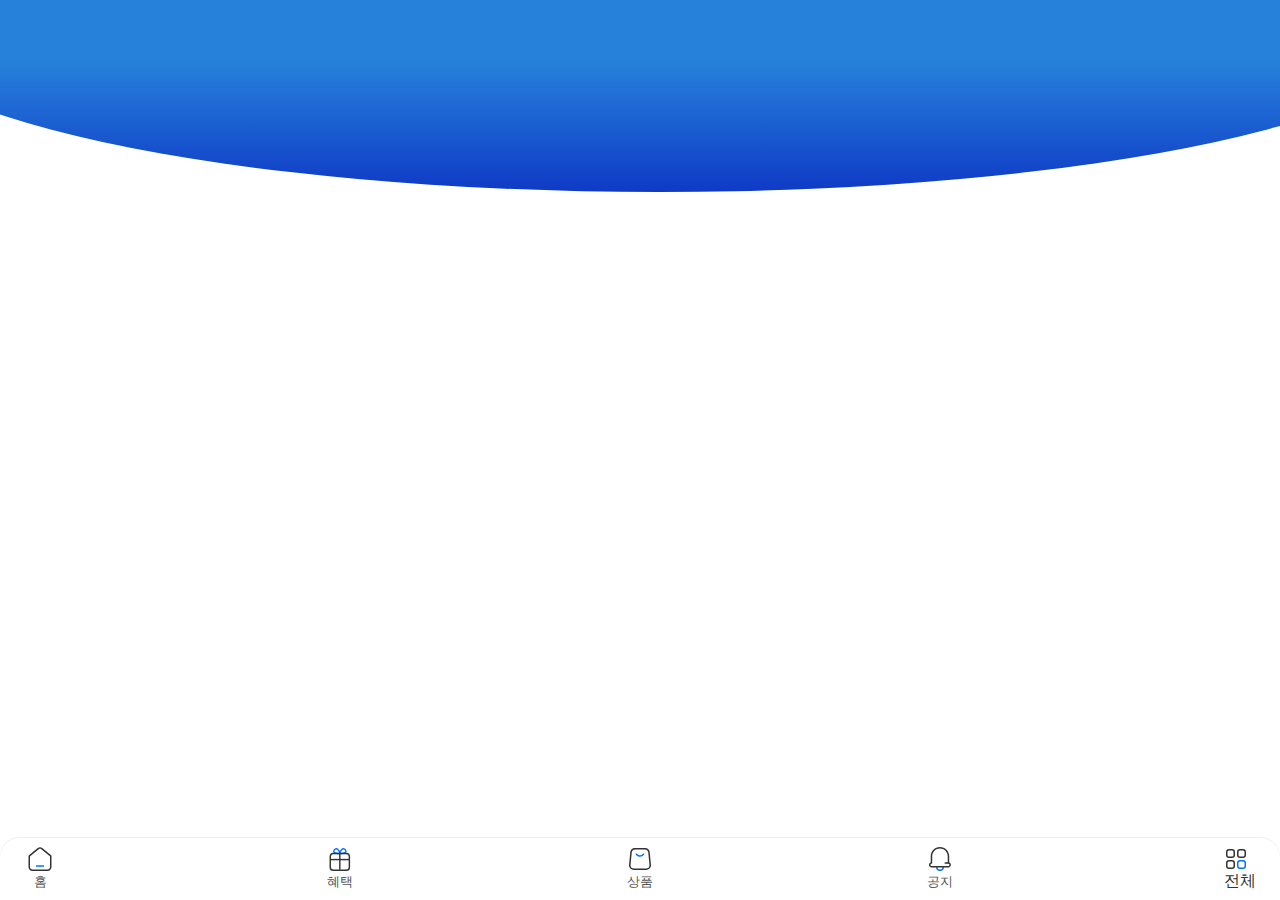
==== commit 9d7bf190: "fix: link연결" ====
--- a/index.html
+++ b/index.html
@@ -173,7 +173,7 @@
                <article>
                    <div class="btns">
                        <div class="bg"></div>
-                       <button type="button" class="btn-home">
+                       <a href="./" class="link btn-home">
                            <span class="media">
                                <div class="inner">
                                    <span class="icn">
@@ -184,8 +184,8 @@
                            <span class="meta">
                                <span class="lbl">홈</span>
                            </span>
-                       </button>
-                       <button type="button" class="btn-benefit">
+                       </a>
+                       <a href="./html/event.html" class="link btn-benefit">
                            <span class="media">
                                <div class="inner">
                                    <span class="icn">
@@ -196,8 +196,8 @@
                            <span class="meta">
                                <span class="lbl">혜택</span>
                            </span>
-                       </button>
-                       <button type="button" class="btn-product">
+                       </a>
+                       <a href="html/product.html" type="button" class="link btn-product">
                            <span class="media">
                                <div class="inner">
                                    <span class="icn">
@@ -208,8 +208,8 @@
                            <span class="meta">
                                <span class="lbl">상품</span>
                            </span>
-                       </button>
-                       <button type="button" class="btn-notice">
+                       </a>
+                       <a href="html/board.html" class="link btn-notice">
                            <span class="media">
                                <div class="inner">
                                    <span class="icn">
@@ -220,7 +220,7 @@
                            <span class="meta">
                                <span class="lbl">공지</span>
                            </span>
-                       </button>
+                       </a>
                        <button type="button" class="btn-menu">
                            <span class="media">
                                <div class="inner">
--- a/css/font.css
+++ b/css/font.css
@@ -0,0 +1 @@
+@import url(//spoqa.github.io/spoqa-han-sans/css/SpoqaHanSansNeo.css);--- a/css/common.css
+++ b/css/common.css
@@ -0,0 +1,2243 @@
+@charset "UTF-8";
+body.overscroll .has-union {
+  top: -46px;
+}
+body.overscroll .has-union .union-wrap {
+  position: fixed;
+  width: 100%;
+  transform: translateY(-64px);
+}
+body.overscroll .has-union .union-wrap .ui-product .intro.hidden {
+  opacity: 0 !important;
+}
+body.overscroll .has-union .union-wrap .ui-product .extend.hidden {
+  opacity: 1 !important;
+}
+body.overscroll .has-union .union-wrap .ui-product .toolbar.hidden {
+  opacity: 0 !important;
+}
+
+.container {
+  background-color: var(--bg-color-02);
+}
+.container .has-union {
+  position: relative;
+  box-shadow: 0 1px 4px rgba(0, 0, 0, 0.12);
+  border-radius: 0 0 0 32px;
+  opacity: 0;
+  transition: background-color 0.4s ease;
+  animation-name: cu-header-motion;
+  animation-delay: 0.4s;
+  animation-duration: 0.4s;
+  animation-fill-mode: forwards;
+  animation-iteration-count: 1;
+  animation-timing-function: ease-in-out;
+  z-index: 20;
+}
+@keyframes cu-header-motion {
+  0% {
+    opacity: 0;
+  }
+  100% {
+    opacity: 1;
+  }
+}
+.container .has-union .header-wrap {
+  width: 100%;
+}
+.container .has-union .header-wrap article {
+  display: flex;
+  justify-content: space-between;
+  align-items: center;
+  width: 100%;
+  height: 48px;
+  background-color: var(--bg-color-01);
+}
+.container .has-union .header-wrap article .header-title {
+  padding-left: 24px;
+}
+.container .has-union .header-wrap article .header-title h1 a {
+  font-size: 1.2rem;
+  font-weight: bold;
+  color: #fff;
+  text-decoration: none;
+}
+.container .has-union .header-wrap article .header-title h1 a span {
+  font-size: 0.8rem;
+  opacity: 0.7;
+}
+.container .has-union .header-wrap article .header-content {
+  flex-grow: 0;
+  flex-shrink: 0;
+  flex-basis: auto;
+  padding-right: 8px;
+}
+.container .has-union .header-wrap article .header-content .btns {
+  display: flex;
+  justify-content: center;
+  align-items: center;
+  gap: 8px;
+}
+.container .has-union .header-wrap article .header-content .btns .btn-big-font {
+  display: flex;
+  justify-content: center;
+  align-items: center;
+  width: 32px;
+  height: 32px;
+  position: relative;
+  padding: 0;
+  background-color: rgba(0, 114, 255, 0.1);
+  border-radius: 50%;
+  animation-name: decrease;
+  animation-duration: 1.5s;
+  animation-iteration-count: 1;
+}
+@keyframes decrease {
+  0% {
+    transform: scale(1);
+  }
+  50% {
+    transform: scale(0.8);
+  }
+  100% {
+    transform: scale(1);
+  }
+}
+.container .has-union .header-wrap article .header-content .btns .btn-big-font .icn {
+  position: absolute;
+  top: 50%;
+  left: 50%;
+  transform: translate(-8px, -10px) scale(1);
+  font-weight: bold;
+}
+.container .has-union .header-wrap article .header-content .btns .btn-big-font .icn .icn-font {
+  color: var(--primary-color);
+  position: absolute;
+  top: 50%;
+  left: 50%;
+  transform: translate(-5px, -5px) scale(1);
+}
+.container .has-union .header-wrap article .header-content .btns .btn-big-font .icn .icn-font.large {
+  transform: translate(3px, -3px) scale(1);
+  opacity: 0.3;
+}
+.container .has-union .header-wrap article .header-content .btns .btn-big-font .icn .icn-font:before {
+  content: "가";
+}
+.container .has-union .header-wrap article .header-content .btns .btn-big-font .icn .icn-font.small {
+  transform: translate(-5px, 5px) scale(0.6);
+}
+.container .has-union .header-wrap article .header-content .btns .btn-big-font .icn .icn-font:before {
+  content: "가";
+}
+.container .has-union .header-wrap article .header-content .btns .btn-dark .icn .icn-mode {
+  display: block;
+  width: 32px;
+  height: 32px;
+  background: url("../images/icn_light_mode.png") no-repeat center/cover;
+}
+.container .has-union .union-wrap {
+  transform: translateY(0);
+  transition: transform 0.3s ease;
+  opacity: 0;
+  animation-name: fade-in;
+  animation-duration: 0.4s;
+  animation-delay: 0.4s;
+  animation-iteration-count: 1;
+  animation-fill-mode: forwards;
+  animation-timing-function: ease;
+  z-index: 31;
+}
+@keyframes fade-in {
+  0% {
+    opacity: 0;
+  }
+  100% {
+    opacity: 1;
+  }
+}
+.container .has-union .union-wrap article {
+  display: block;
+  padding: 16px 24px;
+  background-color: #fff;
+  transition: all 0.6s ease;
+  position: relative;
+  border-radius: 0 0 0 32px;
+}
+.container .has-union .union-wrap article .content {
+  height: 92px;
+  overflow: hidden;
+  position: relative;
+  padding: 0;
+}
+.container .has-union .union-wrap article .content .intro {
+  display: flex;
+  gap: 16px;
+  align-items: center;
+  top: 0;
+  padding: 0;
+  transition: opacity 0.4s ease;
+  opacity: 1;
+}
+.container .has-union .union-wrap article .content .intro .meta {
+  flex-grow: 1;
+  flex-shrink: 1;
+  flex-basis: auto;
+}
+.container .has-union .union-wrap article .content .intro .meta .greeting {
+  display: -webkit-box;
+  -webkit-box-orient: vertical;
+  -webkit-line-clamp: 2;
+  max-height: 3.25rem;
+  overflow: hidden;
+  text-overflow: ellipsis;
+  font-size: 1rem;
+  font-weight: 500;
+  word-break: keep-all;
+  overflow-wrap: break-word;
+}
+.container .has-union .union-wrap article .content .intro .media {
+  width: 50px;
+  height: 50px;
+}
+.container .has-union .union-wrap article .content .intro .media figure {
+  display: block;
+  width: 100%;
+  height: 100%;
+  background: url("../images/CODE_IMG_309.svg") no-repeat center/cover;
+}
+.container .has-union .union-wrap article .content .extend {
+  display: flex;
+  align-items: center;
+  position: absolute;
+  bottom: 0;
+  height: 28px;
+  transition: opacity 0.4s ease;
+  opacity: 0;
+}
+.container .has-union .union-wrap article .content .extend h3 {
+  font-size: 0.875rem;
+  font-weight: 500;
+  overflow: hidden;
+  text-overflow: ellipsis;
+  white-space: nowrap;
+}
+.container .has-union .union-wrap article .content .toolbar {
+  display: flex;
+  align-items: center;
+  bottom: 0;
+  height: 28px;
+  position: absolute;
+  left: 0;
+  width: 100%;
+  transition: opacity 0.4s ease;
+  opacity: 1;
+}
+.container .has-union .union-wrap article .content .toolbar .btns {
+  display: flex;
+  gap: 16px;
+  font-size: 0.875rem;
+  color: #555;
+  white-space: nowrap;
+  text-decoration: none;
+}
+.container .has-union .union-wrap article .content .toolbar .btns .union-info .content {
+  display: flex;
+  align-items: center;
+  justify-content: center;
+}
+.container .has-union .union-wrap article .content .toolbar .btns .union-info .content .icn {
+  display: inline-block;
+  width: 20px;
+  height: 20px;
+  background: url("../images/icn_union_info.svg") no-repeat center/cover;
+}
+.container .has-union .union-wrap article .content .toolbar .btns .union-info .content .lbl {
+  margin-left: 4px;
+  font-size: 0.875rem;
+}
+.container .has-union .union-wrap article .content .toolbar .btns .union-tel {
+  color: #555;
+}
+.container .has-union .union-wrap article .content .toolbar .btns .union-tel .content {
+  display: flex;
+  align-items: center;
+  justify-content: center;
+}
+.container .has-union .union-wrap article .content .toolbar .btns .union-tel .content .icn {
+  display: inline-block;
+  width: 20px;
+  height: 20px;
+  background: url("../images/icn_union_phone.svg") no-repeat center/cover;
+}
+.container .has-union .union-wrap article .content .toolbar .btns .union-tel .content .lbl {
+  margin-left: 4px;
+}
+.container .union-main {
+  background-color: var(--bg-color-02);
+}
+.container .union-main section {
+  position: relative;
+}
+.container .union-main section .ui-product {
+  display: flex;
+  flex-direction: column;
+  position: relative;
+  padding: 0 24px;
+  opacity: 0;
+  transition: background-color 0.4s ease;
+  animation-name: content-motion;
+  animation-delay: 0.4s;
+  animation-duration: 0.4s;
+  animation-fill-mode: forwards;
+  animation-iteration-count: 1;
+  animation-timing-function: ease-in-out;
+}
+@keyframes content-motion {
+  0% {
+    transform: translateY(100px);
+    opacity: 0;
+  }
+  100% {
+    transform: translateY(0);
+    opacity: 1;
+  }
+}
+.container .union-main section .ui-product .title {
+  padding-top: 16px;
+}
+.container .union-main section .ui-product .title h4 {
+  font-size: 1.25rem;
+  font-weight: 500;
+  margin-bottom: 8px;
+}
+.container .union-main section .ui-product .content .product-recommend-list {
+  display: flex;
+  flex-direction: column;
+  gap: 16px;
+}
+.container .union-main section .ui-product .content .product-recommend-list ul {
+  display: flex;
+  flex-direction: column;
+  gap: 16px;
+}
+.container .union-main section .ui-product .content .product-recommend-list ul .card-cont {
+  opacity: 0;
+  transform: translateY(20px);
+  transition: opacity 0.6s ease, transform 0.6s ease;
+}
+.container .union-main section .ui-product .content .product-recommend-list ul .card-cont.visible {
+  opacity: 1;
+  transform: translateY(0);
+}
+.container .union-main section .ui-product .content .product-recommend-list ul li:nth-child(3n+1) a {
+  background-color: var(--card-color-01);
+  color: var(--text-color-02);
+  display: block;
+  border-radius: 20px;
+}
+.container .union-main section .ui-product .content .product-recommend-list ul li:nth-child(3n+1) a .card {
+  display: flex;
+  flex-direction: column;
+  gap: 12px;
+  padding: 32px 24px 16px;
+}
+.container .union-main section .ui-product .content .product-recommend-list ul li:nth-child(3n+1) a .card .title p {
+  font-size: 1.125rem;
+}
+.container .union-main section .ui-product .content .product-recommend-list ul li:nth-child(3n+1) a .card .title h5 {
+  font-size: 1.25rem;
+  font-weight: 500;
+}
+.container .union-main section .ui-product .content .product-recommend-list ul li:nth-child(3n+1) a .card .content {
+  display: flex;
+  justify-content: space-between;
+}
+.container .union-main section .ui-product .content .product-recommend-list ul li:nth-child(3n+1) a .card .content .meta .desc {
+  font-size: 0.75rem;
+  color: inherit;
+  opacity: 0.8;
+}
+.container .union-main section .ui-product .content .product-recommend-list ul li:nth-child(3n+2) a {
+  background-color: var(--card-color-02);
+  color: var(--text-color-02);
+  display: block;
+  border-radius: 20px;
+}
+.container .union-main section .ui-product .content .product-recommend-list ul li:nth-child(3n+2) a .card {
+  display: flex;
+  flex-direction: column;
+  gap: 12px;
+  padding: 32px 24px 16px;
+}
+.container .union-main section .ui-product .content .product-recommend-list ul li:nth-child(3n+2) a .card .title p {
+  font-size: 1.125rem;
+}
+.container .union-main section .ui-product .content .product-recommend-list ul li:nth-child(3n+2) a .card .title h5 {
+  font-size: 1.25rem;
+  font-weight: 500;
+}
+.container .union-main section .ui-product .content .product-recommend-list ul li:nth-child(3n+2) a .card .content {
+  display: flex;
+  justify-content: space-between;
+}
+.container .union-main section .ui-product .content .product-recommend-list ul li:nth-child(3n+2) a .card .content .meta .desc {
+  font-size: 0.75rem;
+  color: inherit;
+  opacity: 0.8;
+}
+.container .union-main section .ui-product .content .product-recommend-list ul li:nth-child(3n+3) a {
+  background-color: var(--card-color-03);
+  color: var(--text-color-02);
+  display: block;
+  border-radius: 20px;
+}
+.container .union-main section .ui-product .content .product-recommend-list ul li:nth-child(3n+3) a .card {
+  display: flex;
+  flex-direction: column;
+  gap: 12px;
+  padding: 32px 24px 16px;
+}
+.container .union-main section .ui-product .content .product-recommend-list ul li:nth-child(3n+3) a .card .title p {
+  font-size: 1.125rem;
+}
+.container .union-main section .ui-product .content .product-recommend-list ul li:nth-child(3n+3) a .card .title h5 {
+  font-size: 1.25rem;
+  font-weight: 500;
+}
+.container .union-main section .ui-product .content .product-recommend-list ul li:nth-child(3n+3) a .card .content {
+  display: flex;
+  justify-content: space-between;
+}
+.container .union-main section .ui-product .content .product-recommend-list ul li:nth-child(3n+3) a .card .content .meta .desc {
+  font-size: 0.75rem;
+  color: inherit;
+  opacity: 0.8;
+}
+.container .union-main section .notice {
+  padding: 32px 24px;
+  padding-bottom: 0;
+}
+.container .union-main section .notice .content .ui-union-notice {
+  display: flex;
+  align-items: center;
+  gap: 8px;
+  position: relative;
+  padding: 0 24px;
+  border-radius: 20px;
+  background-color: #348fff;
+  box-shadow: none;
+}
+.container .union-main section .notice .content .ui-union-notice .media {
+  flex-grow: 0;
+  flex-shrink: 0;
+  flex-basis: 20px;
+}
+.container .union-main section .notice .content .ui-union-notice .media .icn {
+  display: block;
+  width: 20px;
+  height: 20px;
+  background-image: url("../images/icn_union_notice.svg");
+  background-repeat: no-repeat;
+  background-position: 50% 50%;
+}
+.container .union-main section .notice .content .ui-union-notice .meta {
+  flex-grow: 0;
+  flex-shrink: 0;
+  flex-basis: calc(100% - 28px);
+  width: calc(100% - 28px);
+  overflow: hidden;
+}
+.container .union-main section .notice .content .ui-union-notice .meta .notice-swiper {
+  display: flex;
+  flex-direction: column;
+  justify-content: center;
+  height: 60px;
+  overflow: hidden;
+}
+.container .union-main section .notice .content .ui-union-notice .meta .notice-swiper .content {
+  display: flex;
+  gap: 8px;
+  justify-content: space-between;
+  align-items: center;
+  height: 36px;
+  overflow: hidden;
+}
+.container .union-main section .notice .content .ui-union-notice .meta .notice-swiper .content .swiper {
+  height: 36px;
+}
+.container .union-main section .notice .content .ui-union-notice .meta .notice-swiper .content .swiper .swiper-slide {
+  display: flex;
+  align-items: center;
+}
+.container .union-main section .notice .content .ui-union-notice .meta .notice-swiper .content .swiper .swiper-slide a {
+  color: var(--text-color-02);
+}
+.container .union-main section .notice .content .ui-union-notice .meta .notice-swiper .content .swiper-control .icn {
+  display: block;
+  width: 20px;
+  height: 20px;
+  background-image: url("../images/icn_swiper_pause.svg");
+  background-repeat: no-repeat;
+  background-position: 50% 50%;
+}
+.container .union-main section .notice .content .ui-union-notice .meta .notice-swiper .content .swiper-control .icn.on {
+  background-image: url("../images/icn_swiper_play.svg");
+}
+.container .union-main section .notice .content .ui-union-notice .meta .notice-swiper .content .swiper-control .lbl {
+  position: absolute;
+  width: 1px;
+  height: 1px;
+  overflow: hidden;
+  margin: -1px;
+  clip: rect(0, 0, 0, 0);
+}
+.container .union-main section .union-pr {
+  display: flex;
+  flex-direction: column;
+  position: relative;
+}
+.container .union-main section .union-pr .content {
+  padding-top: 16px;
+  padding-bottom: 16px;
+}
+.container .union-main section .union-pr .content .union-pr-list {
+  padding: 0 24px;
+}
+.container .union-main section .union-pr .content .union-pr-list ul {
+  display: flex;
+  flex-direction: column;
+  gap: 16px;
+}
+.container .union-main section .union-pr .content .union-pr-list ul li a {
+  display: block;
+  padding: 20px 24px;
+  background-color: #eee;
+  box-shadow: none;
+  border-radius: 20px;
+  color: var(--text-color-01);
+}
+.container .union-main section .union-pr .content .union-pr-list ul li a .pr-cont {
+  display: flex;
+  justify-content: space-between;
+  align-items: center;
+  gap: 8px;
+  padding: 0;
+}
+.container .union-main section .union-pr .content .union-pr-list ul li a .pr-cont.cu-main .lbl {
+  flex-shrink: 0;
+  font-weight: 500;
+  color: var(--light-fc-00);
+  font-size: 14px;
+}
+.container .union-main section .union-pr .content .union-pr-list ul li a .pr-cont.cu-main .icn {
+  width: 95px;
+  height: 18px;
+  background-image: url("../images/union_pr_onbank_light.svg");
+  background-repeat: no-repeat;
+  background-position: 50% 50%;
+}
+.container .union-main section .union-pr .content .union-pr-list ul li a .pr-cont.onbank .lbl {
+  flex-shrink: 0;
+  font-weight: 500;
+  color: var(--light-fc-00);
+  font-size: 14px;
+}
+.container .union-main section .union-pr .content .union-pr-list ul li a .pr-cont.onbank .icn {
+  width: 95px;
+  height: 18px;
+  background-image: url("../images/union_pr_reon_light.svg");
+  background-repeat: no-repeat;
+  background-position: 50% 50%;
+}
+.container .branch-footer {
+  position: sticky;
+  bottom: 0;
+  right: 0;
+  left: 0;
+  margin-top: auto;
+  transition: all 0.4s ease;
+  background-color: var(--bg-color-02);
+  z-index: 10;
+}
+.container .branch-footer section {
+  position: relative;
+}
+.container .branch-footer section article {
+  display: flex;
+  flex-direction: column;
+  position: relative;
+}
+.container .branch-footer section article .bg {
+  display: block;
+  position: absolute;
+  top: 0;
+  right: 0;
+  bottom: 0;
+  left: 0;
+  border-radius: 20px 20px 0 0;
+  z-index: 20;
+  box-shadow: 0 -1px 1px #eee;
+}
+.container .branch-footer section article .btns {
+  display: flex;
+  justify-content: space-between;
+  position: relative;
+  padding: 0 24px;
+  z-index: 10;
+}
+.container .branch-footer section article .btns button {
+  display: inline-flex;
+  flex-direction: column;
+  align-items: center;
+  gap: 4px;
+}
+.container .branch-footer section article .btns button .media {
+  display: block;
+  padding: 0 4px;
+}
+.container .branch-footer section article .btns button .media .inner {
+  display: flex;
+  justify-content: center;
+  align-items: center;
+  height: 42px;
+}
+.container .branch-footer section article .btns button .media .inner .icn {
+  display: block;
+  width: 24px;
+  height: 24px;
+}
+.container .branch-footer section article .btns button .media .inner .icn img {
+  display: block;
+  width: 100%;
+  height: 100%;
+}
+.container .branch-footer section article .btns button .meta {
+  height: 16px;
+  line-height: 1;
+  font-size: 0.75rem;
+  transform: translateY(-8px);
+}
+.container .branch-footer section article .btns button .meta .lbl {
+  color: #555;
+  font-size: 0.8rem;
+}
+
+body.overscroll .has-union {
+  top: -46px;
+}
+body.overscroll .has-union .union-wrap {
+  position: fixed;
+  width: 100%;
+  transform: translateY(-64px);
+}
+body.overscroll .has-union .union-wrap .ui-product .intro.hidden {
+  opacity: 0 !important;
+}
+body.overscroll .has-union .union-wrap .ui-product .extend.hidden {
+  opacity: 1 !important;
+}
+body.overscroll .has-union .union-wrap .ui-product .toolbar.hidden {
+  opacity: 0 !important;
+}
+
+.container {
+  background-color: var(--bg-color-02);
+}
+.container .has-union {
+  position: relative;
+  box-shadow: 0 1px 4px rgba(0, 0, 0, 0.12);
+  border-radius: 0 0 0 32px;
+  opacity: 0;
+  transition: background-color 0.4s ease;
+  animation-name: cu-header-motion;
+  animation-delay: 0.4s;
+  animation-duration: 0.4s;
+  animation-fill-mode: forwards;
+  animation-iteration-count: 1;
+  animation-timing-function: ease-in-out;
+  z-index: 20;
+}
+@keyframes cu-header-motion {
+  0% {
+    opacity: 0;
+  }
+  100% {
+    opacity: 1;
+  }
+}
+.container .has-union .header-wrap {
+  width: 100%;
+}
+.container .has-union .header-wrap article {
+  display: flex;
+  justify-content: space-between;
+  align-items: center;
+  width: 100%;
+  height: 48px;
+  background-color: var(--bg-color-01);
+}
+.container .has-union .header-wrap article .header-title {
+  padding-left: 24px;
+}
+.container .has-union .header-wrap article .header-title h1 a {
+  font-size: 1.2rem;
+  font-weight: bold;
+  color: #fff;
+  text-decoration: none;
+}
+.container .has-union .header-wrap article .header-title h1 a span {
+  display: inline-block;
+  padding-left: 20px;
+  font-size: 0.875rem;
+  color: #000;
+  background: url("../images/chevron-left-solid.svg") no-repeat left center;
+  background-size: 10px;
+}
+.container .has-union .header-wrap article .header-content {
+  flex-grow: 0;
+  flex-shrink: 0;
+  flex-basis: auto;
+  padding-right: 8px;
+}
+.container .has-union .header-wrap article .header-content .btns {
+  display: flex;
+  justify-content: center;
+  align-items: center;
+  gap: 8px;
+}
+.container .has-union .header-wrap article .header-content .btns .btn-big-font {
+  display: flex;
+  justify-content: center;
+  align-items: center;
+  width: 32px;
+  height: 32px;
+  position: relative;
+  padding: 0;
+  background-color: rgba(0, 114, 255, 0.1);
+  border-radius: 50%;
+  animation-name: decrease;
+  animation-duration: 1.5s;
+  animation-iteration-count: 1;
+}
+@keyframes decrease {
+  0% {
+    transform: scale(1);
+  }
+  50% {
+    transform: scale(0.8);
+  }
+  100% {
+    transform: scale(1);
+  }
+}
+.container .has-union .header-wrap article .header-content .btns .btn-big-font .icn {
+  position: absolute;
+  top: 50%;
+  left: 50%;
+  transform: translate(-8px, -10px) scale(1);
+  font-weight: bold;
+}
+.container .has-union .header-wrap article .header-content .btns .btn-big-font .icn .icn-font {
+  color: var(--primary-color);
+  position: absolute;
+  top: 50%;
+  left: 50%;
+  transform: translate(-5px, -5px) scale(1);
+}
+.container .has-union .header-wrap article .header-content .btns .btn-big-font .icn .icn-font.large {
+  transform: translate(3px, -3px) scale(1);
+  opacity: 0.3;
+}
+.container .has-union .header-wrap article .header-content .btns .btn-big-font .icn .icn-font:before {
+  content: "가";
+}
+.container .has-union .header-wrap article .header-content .btns .btn-big-font .icn .icn-font.small {
+  transform: translate(-5px, 5px) scale(0.6);
+}
+.container .has-union .header-wrap article .header-content .btns .btn-big-font .icn .icn-font:before {
+  content: "가";
+}
+.container .has-union .header-wrap article .header-content .btns .btn-dark .icn .icn-mode {
+  display: block;
+  width: 32px;
+  height: 32px;
+  background: url("../images/icn_light_mode.png") no-repeat center/cover;
+}
+.container .has-union .union-wrap {
+  transform: translateY(0);
+  transition: transform 0.3s ease;
+  opacity: 0;
+  animation-name: fade-in;
+  animation-duration: 0.4s;
+  animation-delay: 0.4s;
+  animation-iteration-count: 1;
+  animation-fill-mode: forwards;
+  animation-timing-function: ease;
+  z-index: 31;
+}
+@keyframes fade-in {
+  0% {
+    opacity: 0;
+  }
+  100% {
+    opacity: 1;
+  }
+}
+.container .has-union .union-wrap article {
+  display: block;
+  padding: 16px 24px;
+  background-color: #fff;
+  transition: all 0.6s ease;
+  position: relative;
+  border-radius: 0 0 0 32px;
+}
+.container .has-union .union-wrap article .content {
+  height: 92px;
+  overflow: hidden;
+  position: relative;
+  padding: 0;
+}
+.container .has-union .union-wrap article .content .intro {
+  display: flex;
+  gap: 16px;
+  align-items: center;
+  top: 0;
+  padding: 0;
+  transition: opacity 0.4s ease;
+  opacity: 1;
+}
+.container .has-union .union-wrap article .content .intro .meta {
+  flex-grow: 1;
+  flex-shrink: 1;
+  flex-basis: auto;
+}
+.container .has-union .union-wrap article .content .intro .meta .greeting {
+  display: -webkit-box;
+  -webkit-box-orient: vertical;
+  -webkit-line-clamp: 2;
+  max-height: 3.25rem;
+  overflow: hidden;
+  text-overflow: ellipsis;
+  font-size: 1rem;
+  font-weight: 500;
+  word-break: keep-all;
+  overflow-wrap: break-word;
+}
+.container .has-union .union-wrap article .content .intro .media {
+  width: 50px;
+  height: 50px;
+}
+.container .has-union .union-wrap article .content .intro .media figure {
+  display: block;
+  width: 100%;
+  height: 100%;
+  background: url("../images/CODE_IMG_309.svg") no-repeat center/cover;
+}
+.container .has-union .union-wrap article .content .extend {
+  display: flex;
+  align-items: center;
+  position: absolute;
+  bottom: 0;
+  height: 28px;
+  transition: opacity 0.4s ease;
+  opacity: 0;
+}
+.container .has-union .union-wrap article .content .extend h3 {
+  font-size: 0.875rem;
+  font-weight: 500;
+  overflow: hidden;
+  text-overflow: ellipsis;
+  white-space: nowrap;
+}
+.container .has-union .union-wrap article .content .toolbar {
+  display: flex;
+  align-items: center;
+  bottom: 0;
+  height: 28px;
+  position: absolute;
+  left: 0;
+  width: 100%;
+  transition: opacity 0.4s ease;
+  opacity: 1;
+}
+.container .has-union .union-wrap article .content .toolbar .btns {
+  display: flex;
+  gap: 16px;
+  font-size: 0.875rem;
+  color: #555;
+  white-space: nowrap;
+  text-decoration: none;
+}
+.container .has-union .union-wrap article .content .toolbar .btns .union-info .content {
+  display: flex;
+  align-items: center;
+  justify-content: center;
+}
+.container .has-union .union-wrap article .content .toolbar .btns .union-info .content .icn {
+  display: inline-block;
+  width: 20px;
+  height: 20px;
+  background: url("../images/icn_union_info.svg") no-repeat center/cover;
+}
+.container .has-union .union-wrap article .content .toolbar .btns .union-info .content .lbl {
+  margin-left: 4px;
+  font-size: 0.875rem;
+}
+.container .has-union .union-wrap article .content .toolbar .btns .union-tel {
+  color: #555;
+}
+.container .has-union .union-wrap article .content .toolbar .btns .union-tel .content {
+  display: flex;
+  align-items: center;
+  justify-content: center;
+}
+.container .has-union .union-wrap article .content .toolbar .btns .union-tel .content .icn {
+  display: inline-block;
+  width: 20px;
+  height: 20px;
+  background: url("../images/icn_union_phone.svg") no-repeat center/cover;
+}
+.container .has-union .union-wrap article .content .toolbar .btns .union-tel .content .lbl {
+  margin-left: 4px;
+}
+.container .product-main {
+  background-color: var(--bg-color-02);
+}
+.container .product-main section {
+  position: relative;
+}
+.container .product-main section .ui-product {
+  display: flex;
+  flex-direction: column;
+  position: relative;
+  opacity: 0;
+  transition: background-color 0.4s ease;
+  animation-name: content-motion;
+  animation-delay: 0.4s;
+  animation-duration: 0.4s;
+  animation-fill-mode: forwards;
+  animation-iteration-count: 1;
+  animation-timing-function: ease-in-out;
+}
+@keyframes content-motion {
+  0% {
+    transform: translateY(100px);
+    opacity: 0;
+  }
+  100% {
+    transform: translateY(0);
+    opacity: 1;
+  }
+}
+.container .product-main section .ui-product .union-tab {
+  display: flex;
+  flex-direction: column;
+  width: 100%;
+}
+.container .product-main section .ui-product .union-tab .tabs {
+  position: sticky;
+  top: 56px;
+  left: 0;
+  margin-top: -4px;
+  background-color: var(--bg-color-02);
+  z-index: 10;
+  transition: all 0.4s ease;
+}
+.container .product-main section .ui-product .union-tab .tabs ul {
+  display: flex;
+  justify-content: center;
+  padding: 24px 0;
+}
+.container .product-main section .ui-product .union-tab .tabs ul li {
+  padding: 0 10px;
+}
+.container .product-main section .ui-product .union-tab .tabs ul li a {
+  justify-content: center;
+  flex-direction: column;
+  align-items: center;
+  width: 100%;
+  height: 50px;
+  font-size: 1rem;
+  font-weight: 500;
+  color: var(--text-color-04);
+  transition: all 0.2s 0.1s ease-in;
+}
+.container .product-main section .ui-product .union-tab .tabs ul li.on a {
+  color: var(--text-color-01);
+  font-weight: 700;
+}
+.container .product-main section .ui-product .union-tab .tabs ul li.on a:after {
+  content: "";
+  display: block;
+  width: 100%;
+  height: 3px;
+  background-color: #000;
+  margin-top: 10px;
+}
+.container .product-main section .ui-product .panner {
+  padding: 0 34px 30px 24px;
+}
+.container .product-main section .ui-product .panner ul {
+  display: flex;
+  flex-direction: column;
+  gap: 24px;
+}
+.container .product-main section .ui-product .panner ul li {
+  border-radius: 20px;
+  background-color: var(--bg-color-01);
+  box-shadow: 0 4px 8px rgba(0, 0, 0, 0.04);
+}
+.container .product-main section .ui-product .panner ul li .title {
+  display: flex;
+  align-items: center;
+  padding: 24px 24px 0;
+}
+.container .product-main section .ui-product .panner ul li .title h4 {
+  font-size: 1.125rem;
+}
+.container .product-main section .ui-product .panner ul li .content.card a {
+  align-items: center;
+}
+.container .product-main section .ui-product .panner ul li .content.card a .media figure {
+  background-color: transparent;
+}
+.container .product-main section .ui-product .panner ul li .content.card a .media figure img {
+  width: 46px;
+  height: auto !important;
+}
+.container .product-main section .ui-product .panner ul li .content a {
+  display: flex;
+  gap: 12px;
+  position: relative;
+  min-height: 150px;
+  padding: 24px;
+}
+.container .product-main section .ui-product .panner ul li .content a.local {
+  flex-direction: column;
+  align-items: center;
+}
+.container .product-main section .ui-product .panner ul li .content a.local .media figure {
+  width: 100px;
+  height: 100px;
+}
+.container .product-main section .ui-product .panner ul li .content a.local .media figure img {
+  width: 100%;
+  height: 100%;
+}
+.container .product-main section .ui-product .panner ul li .content a.local .title h4 {
+  text-align: center;
+  color: var(--text-color-01);
+}
+.container .product-main section .ui-product .panner ul li .content a.local .meta .content {
+  align-items: center;
+}
+.container .product-main section .ui-product .panner ul li .content a.local .meta .content .desc {
+  text-align: center;
+}
+.container .product-main section .ui-product .panner ul li .content a.local .meta .content .desc p {
+  color: var(--text-color-01);
+}
+.container .product-main section .ui-product .panner ul li .content a.local .meta .btn-more {
+  display: flex;
+  justify-content: center;
+  align-items: center;
+  background-color: var(--card-color-03);
+  border-radius: 30px;
+}
+.container .product-main section .ui-product .panner ul li .content a.local .meta .btn-more span {
+  display: block;
+  padding: 4px 16px;
+  font-size: 0.876rem;
+  color: var(--text-color-02);
+}
+.container .product-main section .ui-product .panner ul li .content a.empty {
+  display: flex;
+  flex-direction: column;
+  justify-content: center;
+  align-items: center;
+  min-height: 150px;
+  padding: 24px;
+}
+.container .product-main section .ui-product .panner ul li .content a.empty .media figure {
+  background-color: transparent;
+}
+.container .product-main section .ui-product .panner ul li .content a.empty .media figure img {
+  width: 100%;
+  height: 100%;
+}
+.container .product-main section .ui-product .panner ul li .content a:before {
+  position: absolute;
+  top: 0;
+  left: 0;
+  content: "";
+  display: block;
+  width: 100%;
+  height: 1px;
+  background-color: var(--light-bc-01);
+}
+.container .product-main section .ui-product .panner ul li .content a:first-child:before {
+  display: none;
+}
+.container .product-main section .ui-product .panner ul li .content a .media figure {
+  display: inline-flex;
+  align-items: center;
+  align-content: center;
+  justify-content: center;
+  position: relative;
+  width: 48px;
+  height: 48px;
+  border-radius: 50%;
+  background-color: #eff6ff;
+}
+.container .product-main section .ui-product .panner ul li .content a .media figure img {
+  position: absolute;
+  top: 50%;
+  left: 50%;
+  width: 32px;
+  height: 32px;
+  transform: translate(-50%, -50%);
+}
+.container .product-main section .ui-product .panner ul li .content a .meta {
+  display: flex;
+  flex-direction: column;
+  gap: 4px;
+}
+.container .product-main section .ui-product .panner ul li .content a .meta .title {
+  padding: 0;
+}
+.container .product-main section .ui-product .panner ul li .content a .meta .title h5 {
+  font-weight: 500;
+  color: var(--text-color-01);
+}
+.container .product-main section .ui-product .panner ul li .content a .meta .title .badge {
+  display: inline-flex;
+  align-items: center;
+  justify-content: center;
+  height: 20px;
+  border-radius: 30px;
+  padding: 0 10px;
+  margin-left: 8px;
+  background-color: var(--card-color-02);
+}
+.container .product-main section .ui-product .panner ul li .content a .meta .title .badge span {
+  display: inline-block;
+  color: var(--text-color-02);
+  font-size: 0.75rem;
+}
+.container .product-main section .ui-product .panner ul li .content a .meta .content {
+  display: flex;
+  flex-direction: column;
+  gap: 16px;
+  padding: 0;
+}
+.container .product-main section .ui-product .panner ul li .content a .meta .content .desc p {
+  font-size: 0.875rem;
+  color: var(--text-color-04);
+}
+.container .product-main section .ui-product .panner ul li .content a .meta .content .info .value span {
+  color: var(--text-color);
+  font-size: 0.875rem;
+}
+.container .product-main section .ui-product .panner ul li .content a .meta .content .info .value span .unit {
+  font-weight: bold;
+}
+.container .footer {
+  position: sticky;
+  bottom: 0;
+  right: 0;
+  left: 0;
+  margin-top: auto;
+  transition: all 0.4s ease;
+  background-color: var(--bg-color-01);
+  border-radius: 20px 20px 0 0;
+  z-index: 10;
+}
+.container .footer section {
+  position: relative;
+}
+.container .footer section article {
+  display: flex;
+  flex-direction: column;
+  position: relative;
+}
+.container .footer section article .bg {
+  display: block;
+  position: absolute;
+  top: 0;
+  right: 0;
+  bottom: 0;
+  left: 0;
+  border-radius: 20px 20px 0 0;
+  z-index: 20;
+  box-shadow: 0 -1px 1px #eee;
+}
+.container .footer section article .btns {
+  display: flex;
+  justify-content: space-between;
+  position: relative;
+  padding: 0 24px;
+  z-index: 10;
+}
+.container .footer section article .btns button {
+  display: inline-flex;
+  flex-direction: column;
+  align-items: center;
+  gap: 4px;
+}
+.container .footer section article .btns button .media {
+  display: block;
+  padding: 0 4px;
+}
+.container .footer section article .btns button .media .inner {
+  display: flex;
+  justify-content: center;
+  align-items: center;
+  height: 42px;
+}
+.container .footer section article .btns button .media .inner .icn {
+  display: block;
+  width: 24px;
+  height: 24px;
+}
+.container .footer section article .btns button .media .inner .icn img {
+  display: block;
+  width: 100%;
+  height: 100%;
+}
+.container .footer section article .btns button .meta {
+  height: 16px;
+  line-height: 1;
+  font-size: 0.75rem;
+  transform: translateY(-8px);
+}
+.container .footer section article .btns button .meta .lbl {
+  color: #555;
+  font-size: 0.8rem;
+}
+
+.container {
+  display: flex;
+  flex-direction: column;
+  width: 100%;
+  height: 100vh;
+  background-color: var(--bg-color-01);
+}
+.container .has-menu.faq {
+  position: relative;
+  opacity: 0;
+  transition: background-color 0.4s ease;
+  animation-name: cu-header-motion;
+  animation-delay: 0.4s;
+  animation-duration: 0.4s;
+  animation-fill-mode: forwards;
+  animation-iteration-count: 1;
+  animation-timing-function: ease-in-out;
+  z-index: 20;
+}
+@keyframes cu-header-motion {
+  0% {
+    opacity: 0;
+  }
+  100% {
+    opacity: 1;
+  }
+}
+.container .has-menu.faq.on {
+  position: fixed;
+  width: 100%;
+  box-shadow: 0 1px 4px rgba(0, 0, 0, 0.12);
+}
+.container .has-menu.faq .header-wrap {
+  width: 100%;
+}
+.container .has-menu.faq .header-wrap article {
+  display: flex;
+  justify-content: space-between;
+  align-items: center;
+  width: 100%;
+  height: 48px;
+  background-color: var(--bg-color-01);
+}
+.container .has-menu.faq .header-wrap article .header-title {
+  padding-left: 24px;
+}
+.container .has-menu.faq .header-wrap article .header-title h1 a {
+  font-size: 1.2rem;
+  font-weight: bold;
+  color: #fff;
+  text-decoration: none;
+}
+.container .has-menu.faq .header-wrap article .header-title h1 a span {
+  display: inline-block;
+  padding-left: 20px;
+  font-size: 0.875rem;
+  color: #000;
+  background: url("../images/chevron-left-solid.svg") no-repeat left center;
+  background-size: 10px;
+}
+.container .has-menu.faq .header-wrap article .header-content .btns {
+  display: flex;
+  justify-content: center;
+  align-items: center;
+}
+.container .has-menu.faq .header-wrap article .header-content .btns .header-button {
+  position: relative;
+  height: 48px;
+  padding: 0;
+}
+.container .has-menu.faq .header-wrap article .header-content .btns .header-button .icn {
+  display: flex;
+  flex-wrap: wrap;
+  gap: 4px;
+  width: 32px;
+  height: 32px;
+  padding: 6px;
+}
+.container .has-menu.faq .header-wrap article .header-content .btns .header-button .icn .subset {
+  width: 8px;
+  height: 8px;
+  border-radius: 2px;
+  background-color: var(--bg-color-03);
+  transition: background-color 0.6s ease;
+}
+.container .has-menu.faq .header-wrap article .header-content .btns .header-button .lbl {
+  position: absolute;
+  width: 1px;
+  height: 1px;
+  overflow: hidden;
+  margin: -1px;
+  clip: rect(0, 0, 0, 0);
+}
+.container .faq .ui-faq {
+  display: flex;
+  flex-direction: column;
+  align-items: center;
+  gap: 16px;
+  position: relative;
+  opacity: 0;
+  width: 100%;
+  animation-name: ui-seek-motion;
+  animation-delay: 0.4s;
+  animation-duration: 0.8s;
+  animation-fill-mode: forwards;
+  animation-iteration-count: 1;
+  animation-timing-function: ease-in-out;
+}
+@keyframes ui-seek-motion {
+  0% {
+    opacity: 0;
+  }
+  100% {
+    opacity: 1;
+  }
+}
+.container .faq .ui-faq .search-form {
+  width: 100%;
+  padding: 0 24px;
+}
+.container .faq .ui-faq .search-form .title {
+  display: flex;
+  justify-content: center;
+  align-items: center;
+  padding: 16px 0;
+}
+.container .faq .ui-faq .search-form .title h3 {
+  text-align: center;
+  font-size: 1.5rem;
+  font-weight: 400;
+}
+.container .faq .ui-faq .search-form .content {
+  position: relative;
+}
+.container .faq .ui-faq .search-form .content .field {
+  display: flex;
+  flex-direction: column;
+  gap: 8px;
+}
+.container .faq .ui-faq .search-form .content .field label {
+  border-radius: 30px;
+}
+.container .faq .ui-faq .search-form .content .field label .field-inner {
+  display: flex;
+  align-items: center;
+  position: relative;
+  border-radius: 10px;
+  border: 1px solid #ccc;
+  background-color: var(--bg-color-01);
+  box-shadow: 0 4px 10px rgba(0, 0, 0, 0.06);
+}
+.container .faq .ui-faq .search-form .content .field label .field-inner .field-wrap {
+  display: flex;
+  align-items: center;
+  flex: 1000 1 0;
+  padding: 0 24px;
+}
+.container .faq .ui-faq .search-form .content .field label .field-inner .field-wrap .input {
+  width: 100%;
+  height: 52px;
+  border: none;
+}
+.container .faq .ui-faq .search-form .content .field label .field-inner .field-wrap .input:focus {
+  outline: none;
+}
+.container .faq .ui-faq .search-form .content .field label .field-inner .field-wrap:focus-within {
+  outline: var(--primary-color) 1px solid;
+  border-radius: 30px;
+}
+.container .faq .ui-faq .search-form .content .field label .field-inner .field-wrap .btn-search {
+  width: 20px;
+  height: 20px;
+}
+.container .faq .ui-faq .search-form .content .field label .field-inner .field-wrap .btn-search .icn {
+  display: block;
+  width: 100%;
+  height: 100%;
+  background: url("../images/icn_product_search.svg") no-repeat 0 0/cover;
+}
+.container .faq .ui-faq .search-form .content .field label .field-inner .field-wrap .btn-search .lbl {
+  color: var(--primary-color);
+  font-size: 0.8rem;
+  font-weight: bold;
+}
+.container .faq .ui-faq .search-filter {
+  width: 100%;
+  margin-bottom: 20px;
+  padding: 0 24px;
+}
+.container .faq .ui-faq .search-filter .filter {
+  display: flex;
+  flex-wrap: wrap;
+  gap: 10px;
+}
+.container .faq .ui-faq .search-filter .filter label {
+  display: flex;
+  align-items: center;
+  padding: 5px 10px;
+  background-color: var(--bg-color-01);
+  border-radius: 30px;
+  border: 1px solid #ccc;
+  cursor: pointer;
+  transition: background-color 0.3s;
+  font-size: 0.876rem;
+}
+.container .faq .ui-faq .search-filter .filter label:hover {
+  background-color: #e0e0e0;
+}
+.container .faq .ui-faq .search-filter .filter label input[type=checkbox] {
+  display: none;
+}
+.container .faq .ui-faq .search-filter .filter label input[type=checkbox] + span {
+  position: relative;
+  padding-left: 25px;
+  cursor: pointer;
+}
+.container .faq .ui-faq .search-filter .filter label input[type=checkbox] + span::before {
+  content: "";
+  position: absolute;
+  left: 0;
+  top: 50%;
+  transform: translateY(-50%);
+  width: 16px;
+  height: 16px;
+  border: 2px solid #ccc;
+  border-radius: 3px;
+  background-color: #fff;
+  transition: background-color 0.3s, border-color 0.3s;
+}
+.container .faq .ui-faq .search-filter .filter label input[type=checkbox] + span::after {
+  content: "";
+  position: absolute;
+  left: 5px;
+  top: 50%;
+  transform: translateY(-50%) rotate(45deg);
+  width: 5px;
+  height: 10px;
+  border: solid #007BFF;
+  border-width: 0 2px 2px 0;
+  opacity: 0;
+  transition: opacity 0.3s;
+}
+.container .faq .ui-faq .search-filter .filter label input[type=checkbox]:checked + span::before {
+  border-color: #007BFF;
+  background-color: #007BFF;
+}
+.container .faq .ui-faq .search-filter .filter label input[type=checkbox]:checked + span::after {
+  opacity: 1;
+}
+.container .faq .ui-faq .search-result {
+  width: 100%;
+}
+.container .faq .ui-faq .search-result .faq-list ul li .question {
+  position: relative;
+  display: flex;
+  justify-content: space-between;
+  align-items: flex-start;
+  gap: 16px;
+  width: 100%;
+  padding: 20px 24px;
+  border-bottom: 1px solid var(--light-bc-00);
+  cursor: pointer;
+}
+.container .faq .ui-faq .search-result .faq-list ul li .question:hover {
+  background-color: #e0e0e0;
+}
+.container .faq .ui-faq .search-result .faq-list ul li .question .title {
+  display: flex;
+  gap: 8px;
+}
+.container .faq .ui-faq .search-result .faq-list ul li .question .title span {
+  flex-grow: 0;
+  flex-shrink: 0;
+  flex-basis: 16px;
+  width: 16px;
+  height: 16px;
+  font-size: 0;
+  margin-top: 2px;
+  -webkit-mask-repeat: no-repeat;
+  mask-repeat: no-repeat;
+  -webkit-mask-size: 100% 100%;
+  mask-size: 100% 100%;
+  background-color: var(--text-color-01);
+  mask-image: url("../images/icn_faq_typo_q.svg");
+}
+.container .faq .ui-faq .search-result .faq-list ul li .question .title h5 {
+  flex-grow: 1;
+  flex-shrink: 1;
+  flex-basis: auto;
+  font-weight: 500;
+  color: var(--text-color-01);
+}
+.container .faq .ui-faq .search-result .faq-list ul li .question .pointer {
+  flex-grow: 0;
+  flex-shrink: 0;
+  flex-basis: 24px;
+  width: 24px;
+  margin-top: 4px;
+  padding-right: 0;
+  transition: transform 0.3s;
+}
+.container .faq .ui-faq .search-result .faq-list ul li .question .pointer .icn {
+  display: block;
+  width: 16px;
+  height: 16px;
+  background: url("../images/icn_dropdown.svg") no-repeat 0 0/cover;
+  transition: transform 0.3s;
+}
+.container .faq .ui-faq .search-result .faq-list ul li .answer {
+  width: 100%;
+  padding: 24px;
+  background-color: var(--bg-color-02);
+}
+.container .faq .ui-faq .search-result .faq-list ul li .answer p {
+  color: var(--text-color-06);
+}
+
+.container {
+  display: flex;
+  flex-direction: column;
+  width: 100%;
+  height: 100vh;
+  background-color: var(--bg-color-01);
+}
+.container .has-menu.event {
+  position: relative;
+  opacity: 0;
+  transition: background-color 0.4s ease;
+  animation-name: cu-header-motion;
+  animation-delay: 0.4s;
+  animation-duration: 0.4s;
+  animation-fill-mode: forwards;
+  animation-iteration-count: 1;
+  animation-timing-function: ease-in-out;
+  z-index: 20;
+}
+@keyframes cu-header-motion {
+  0% {
+    opacity: 0;
+  }
+  100% {
+    opacity: 1;
+  }
+}
+.container .has-menu.event.on {
+  position: fixed;
+  width: 100%;
+  box-shadow: 0 1px 4px rgba(0, 0, 0, 0.12);
+}
+.container .has-menu.event .header-wrap {
+  width: 100%;
+}
+.container .has-menu.event .header-wrap article {
+  display: flex;
+  justify-content: space-between;
+  align-items: center;
+  width: 100%;
+  height: 48px;
+  background-color: #3d009a;
+}
+.container .has-menu.event .header-wrap article .header-title {
+  padding-left: 20px;
+}
+.container .has-menu.event .header-wrap article .header-title h1 a {
+  font-size: 1.2rem;
+  font-weight: bold;
+  color: #fff;
+  text-decoration: none;
+}
+.container .has-menu.event .header-wrap article .header-title h1 a span {
+  display: inline-block;
+  padding-left: 20px;
+  font-size: 0.875rem;
+  color: var(--text-color-02);
+  background: url("../images/chevron-left-solid-f.svg") no-repeat;
+}
+.container .has-menu.event .header-wrap article .header-content {
+  padding-right: 16px;
+}
+.container .has-menu.event .header-wrap article .header-content .btns {
+  display: flex;
+  justify-content: center;
+  align-items: center;
+}
+.container .has-menu.event .header-wrap article .header-content .btns .header-button {
+  position: relative;
+  height: 48px;
+  padding: 0;
+}
+.container .has-menu.event .header-wrap article .header-content .btns .header-button .icn {
+  display: flex;
+  flex-wrap: wrap;
+  gap: 4px;
+  width: 32px;
+  height: 32px;
+  padding: 6px;
+}
+.container .has-menu.event .header-wrap article .header-content .btns .header-button .icn .subset {
+  width: 8px;
+  height: 8px;
+  border-radius: 2px;
+  background-color: var(--bg-color-02);
+  transition: background-color 0.6s ease;
+}
+.container .has-menu.event .header-wrap article .header-content .btns .header-button .lbl {
+  position: absolute;
+  width: 1px;
+  height: 1px;
+  overflow: hidden;
+  margin: -1px;
+  clip: rect(0, 0, 0, 0);
+}
+.container .evnet section {
+  background-image: linear-gradient(rgb(61, 0, 154), rgb(255, 149, 248));
+}
+.container .evnet section article {
+  display: flex;
+  flex-direction: column;
+  position: relative;
+}
+.container .evnet section article .content .meta {
+  display: flex;
+  flex-direction: column;
+  gap: 8px;
+  justify-content: center;
+  align-items: center;
+  padding: 16px 24px;
+}
+.container .evnet section article .content .meta .type .badge {
+  display: inline-flex;
+  justify-content: center;
+  align-items: center;
+  height: 32px;
+  font-size: 0.875rem;
+  color: var(--light-bg-00);
+  font-weight: 500;
+  margin: 0;
+  padding: 6px 12px;
+  border: 1px solid;
+  border-radius: 100px;
+  background: none;
+}
+.container .evnet section article .content .meta .title h1 {
+  color: var(--text-color-02);
+  text-align: center;
+  text-shadow: 0px 3px 0px rgba(0, 0, 0, 0.3);
+}
+.container .evnet section article .content .meta .arrow {
+  position: relative;
+  display: flex;
+  flex-direction: column;
+  justify-content: center;
+  align-items: center;
+  color: var(--dark-fc-00);
+  text-align: center;
+  margin-top: 24px;
+}
+.container .evnet section article .content .meta .arrow .arrow-down {
+  display: block;
+  position: absolute;
+  left: 50%;
+  width: 15px;
+  height: 8px;
+  background: transparent url("../images/icn_chevron_down.svg") no-repeat 50% 50%;
+  transform: translate(-50%, 25px);
+  animation: bounce 0.7s linear infinite alternate;
+}
+@keyframes bounce {
+  0% {
+    bottom: 15px;
+    opacity: 0.2;
+  }
+  100% {
+    bottom: 5px;
+  }
+}
+.container .evnet section article .content .media {
+  display: flex;
+  justify-content: center;
+  align-items: center;
+  flex-direction: column;
+  margin-top: 40px;
+}
+.container .evnet section article .content .media .ubooba {
+  position: relative;
+}
+.container .evnet section article .content .media .ubooba .ear {
+  position: absolute;
+  z-index: 0;
+  animation-name: ubooba-ear-motion;
+  animation-duration: 4s;
+  animation-timing-function: ease-in-out;
+  transform-origin: right bottom;
+  animation-iteration-count: infinite;
+  animation-direction: alternate;
+}
+.container .evnet section article .content .media .ubooba .ear.left {
+  top: 28px;
+  left: 24px;
+}
+.container .evnet section article .content .media .ubooba .ear.right {
+  top: 35px;
+  right: 20px;
+  transform-origin: left bottom;
+  animation-direction: reverse;
+}
+@keyframes ubooba-ear-motion {
+  0% {
+    transform: rotate(0);
+  }
+  80% {
+    transform: rotate(0);
+  }
+  85% {
+    transform: rotate(0);
+  }
+  90% {
+    transform: rotate(-8deg);
+  }
+  95% {
+    transform: rotate(8deg);
+  }
+  100% {
+    transform: rotate(0);
+  }
+}
+.container .evnet section article .content .media .ubooba .head {
+  position: relative;
+  z-index: 1;
+}
+.container .evnet section article .content .media .ubooba .eye {
+  position: absolute;
+  z-index: 1;
+  animation-name: ubooba-eye-motion;
+  animation-duration: 2.5s;
+  animation-timing-function: ease-in-out;
+  transform-origin: center;
+  animation-iteration-count: infinite;
+  animation-direction: alternate;
+}
+.container .evnet section article .content .media .ubooba .eye.left {
+  top: 55px;
+  left: 57px;
+}
+.container .evnet section article .content .media .ubooba .eye.right {
+  top: 58px;
+  right: 60px;
+}
+@keyframes ubooba-eye-motion {
+  0% {
+    transform: scaleY(1);
+  }
+  80% {
+    transform: scaleY(1);
+  }
+  87% {
+    transform: scaleY(1);
+  }
+  90% {
+    transform: scaleY(0.3);
+  }
+  93% {
+    transform: scaleY(1);
+  }
+  100% {
+    transform: scaleY(1);
+  }
+}
+.container .evnet section article .content .media .flip-cards {
+  display: flex;
+  flex-direction: row;
+  gap: 12px;
+  position: relative;
+  transform: translateY(-40%);
+  height: 132px;
+  perspective: 1100px;
+  z-index: 2;
+}
+.container .evnet section article .content .media .flip-cards .flip-card {
+  position: relative;
+  width: 96px;
+  padding: 0;
+  transform-style: preserve-3d;
+  transition: 0.4s;
+}
+.container .evnet section article .content .media .flip-cards .flip-card .backside {
+  display: flex;
+  justify-content: center;
+  align-items: center;
+  position: absolute;
+  top: 0;
+  right: 0;
+  bottom: 0;
+  left: 0;
+  backface-visibility: hidden;
+}
+.container .evnet section article .content .media .flip-cards .flip-card .backside img {
+  display: block;
+  width: 100%;
+}
+.container .evnet section article .content .media .flip-cards .flip-card .frontside {
+  display: flex;
+  justify-content: center;
+  align-items: center;
+  position: absolute;
+  top: 0;
+  right: 0;
+  bottom: 0;
+  left: 0;
+  backface-visibility: hidden;
+  transform: rotateY(180deg);
+}
+.container .evnet section article .content .media .flip-cards .flip-card .frontside img {
+  display: block;
+  width: 100%;
+}
+:root {
+  --bg-color: #2681db;
+  --bg-color-01: #fff;
+  --bg-color-02: #f5f5f5;
+  --bg-color-03: #333;
+  --primary-color: #0072ff;
+  --card-color-01: #348fff;
+  --card-color-02: #07a2a8;
+  --card-color-03: #0056be;
+  --text-color: #0072ff;
+  --text-color-01: #222;
+  --text-color-02: #fff;
+  --text-color-03: #000;
+  --text-color-04: #939393;
+  --text-color-05: #111;
+  --text-color-06: #777;
+  --light-bc-00: rgba(0, 0, 0, .12);
+  --light-bc-01: rgba(0, 0, 0, .08);
+  --light-bc-02: rgba(0, 0, 0, .04);
+}
+
+/* common */
+.container {
+  display: flex;
+  flex-direction: column;
+  width: 100%;
+  height: 100vh;
+}
+.container .common-header {
+  position: fixed;
+  top: 0;
+  z-index: 10;
+  width: 100%;
+}
+.container .common-header .header-wrap {
+  width: 100%;
+}
+.container .common-header .header-wrap article {
+  display: flex;
+  justify-content: space-between;
+  align-items: center;
+  width: 100%;
+  height: 48px;
+  background-color: var(--bg-color);
+  opacity: 0;
+  transition: background-color 0.6s ease;
+  animation-name: cu-header-motion;
+  animation-delay: 0.4s;
+  animation-duration: 0.4s;
+  animation-fill-mode: forwards;
+  animation-iteration-count: 1;
+  animation-timing-function: ease-in-out;
+}
+@keyframes cu-header-motion {
+  0% {
+    opacity: 0;
+  }
+  100% {
+    opacity: 1;
+  }
+}
+.container .common-header .header-wrap article .header-title {
+  padding-left: 24px;
+}
+.container .common-header .header-wrap article .header-title h1 a {
+  font-size: 1.2rem;
+  font-weight: bold;
+  color: #fff;
+  text-decoration: none;
+}
+.container .common-header .header-wrap article .header-title h1 a span {
+  font-size: 0.8rem;
+  opacity: 0.7;
+}
+.container .common-header .header-wrap article .header-content {
+  flex-grow: 0;
+  flex-shrink: 0;
+  flex-basis: auto;
+  padding-right: 8px;
+}
+.container .common-header .header-wrap article .header-content .btns {
+  display: flex;
+  justify-content: center;
+  align-items: center;
+  gap: 8px;
+}
+.container .common-header .header-wrap article .header-content .btns .btn-big-font {
+  display: flex;
+  justify-content: center;
+  align-items: center;
+  width: 32px;
+  height: 32px;
+  position: relative;
+  padding: 0;
+  background-color: rgba(255, 255, 255, 0.2);
+  border-radius: 50%;
+  animation-name: decrease;
+  animation-duration: 1.5s;
+  animation-iteration-count: 1;
+}
+@keyframes decrease {
+  0% {
+    transform: scale(1);
+  }
+  50% {
+    transform: scale(0.8);
+  }
+  100% {
+    transform: scale(1);
+  }
+}
+.container .common-header .header-wrap article .header-content .btns .btn-big-font .icn {
+  position: absolute;
+  top: 50%;
+  left: 50%;
+  transform: translate(-8px, -10px) scale(1);
+  font-weight: bold;
+}
+.container .common-header .header-wrap article .header-content .btns .btn-big-font .icn .icn-font {
+  color: #fff;
+  position: absolute;
+  top: 50%;
+  left: 50%;
+  transform: translate(-5px, -5px) scale(1);
+}
+.container .common-header .header-wrap article .header-content .btns .btn-big-font .icn .icn-font.large {
+  transform: translate(3px, -3px) scale(1);
+  opacity: 0.3;
+}
+.container .common-header .header-wrap article .header-content .btns .btn-big-font .icn .icn-font:before {
+  content: "가";
+}
+.container .common-header .header-wrap article .header-content .btns .btn-big-font .icn .icn-font.small {
+  transform: translate(-5px, 5px) scale(0.6);
+}
+.container .common-header .header-wrap article .header-content .btns .btn-big-font .icn .icn-font:before {
+  content: "가";
+}
+.container .common-header .header-wrap article .header-content .btns .btn-dark .icn .icn-mode {
+  display: block;
+  width: 32px;
+  height: 32px;
+  background: url("../images/icn_light_mode.png") no-repeat center/cover;
+}
+.container aside {
+  display: none;
+}
+.container footer {
+  position: sticky;
+  bottom: 0;
+  right: 0;
+  left: 0;
+  margin-top: auto;
+  background-color: var(--bg-color-01);
+  transition: all 0.4s ease;
+  z-index: 10;
+}
+.container footer section {
+  position: relative;
+}
+.container footer section article {
+  display: flex;
+  flex-direction: column;
+  position: relative;
+}
+.container footer section article .bg {
+  display: block;
+  position: absolute;
+  top: 0;
+  right: 0;
+  bottom: 0;
+  left: 0;
+  border-radius: 20px 20px 0 0;
+  box-shadow: 0 -1px 1px #eee;
+}
+.container footer section article .btns {
+  display: flex;
+  justify-content: space-between;
+  position: relative;
+  padding: 0 24px;
+  z-index: 10;
+}
+.container footer section article .btns .link {
+  display: inline-flex;
+  flex-direction: column;
+  align-items: center;
+  gap: 4px;
+  z-index: 10;
+}
+.container footer section article .btns .link .media {
+  display: block;
+  padding: 0 4px;
+}
+.container footer section article .btns .link .media .inner {
+  display: flex;
+  justify-content: center;
+  align-items: center;
+  height: 42px;
+}
+.container footer section article .btns .link .media .inner .icn {
+  display: block;
+  width: 24px;
+  height: 24px;
+}
+.container footer section article .btns .link .media .inner .icn img {
+  display: block;
+  width: 100%;
+  height: 100%;
+}
+.container footer section article .btns .link .meta {
+  height: 16px;
+  line-height: 1;
+  font-size: 0.75rem;
+  transform: translateY(-8px);
+}
+.container footer section article .btns .link .meta .lbl {
+  color: #555;
+  font-size: 0.8rem;
+}
+
+/* main */
+.main-common {
+  background-color: var(--bg-color-01);
+}
+.main-common .main-visual {
+  position: relative;
+  overflow: hidden;
+}
+.main-common .main-visual .bg {
+  position: absolute;
+  bottom: 68px;
+  left: 0;
+  width: 123vw;
+  height: 342px;
+  border-radius: 50%;
+  transform: translate(-10vw);
+  transition: opacity 0.6s ease;
+  background-image: linear-gradient(180deg, rgb(38, 129, 219) calc(100% - 130px), rgb(15, 58, 198) 100%);
+  background-color: var(--bg-color);
+  animation-name: visual-bg-motion;
+  animation-duration: 0.4s;
+  transform-origin: 50% 60%;
+  animation-timing-function: cubic-bezier(0, 0.58, 0.34, 0.71);
+  animation-iteration-count: 1;
+  animation-fill-mode: forwards;
+}
+@keyframes visual-bg-motion {
+  0% {
+    transform: translate(-10vw) scale(0.02);
+  }
+  100% {
+    transform: translate(-10vw) scale(1);
+  }
+}
+.main-common .main-visual .visual {
+  display: flex;
+  flex-direction: column;
+  justify-content: flex-end;
+  align-items: center;
+  position: relative;
+  height: 260px;
+}
+.main-common .main-visual .visual .media {
+  width: 144px;
+  height: 188px;
+  overflow: hidden;
+  opacity: 0;
+  transition: opacity 0.8s 0.3s ease;
+  animation-name: media-motion;
+  animation-delay: 0.3s;
+  animation-duration: 0.8s;
+  animation-fill-mode: forwards;
+  animation-iteration-count: 1;
+  animation-timing-function: ease-in-out;
+}
+@keyframes media-motion {
+  0% {
+    transform: translateY(10px);
+  }
+  100% {
+    transform: translateY(0);
+    opacity: 1;
+  }
+}
+.main-common .main-visual .visual .media svg {
+  width: 172px;
+  height: 219px;
+}
+.main-common .ui-seek {
+  display: flex;
+  flex-direction: column;
+  align-items: center;
+  position: relative;
+  opacity: 0;
+  width: 100%;
+  padding: 24px;
+  animation-name: ui-seek-motion;
+  animation-delay: 0.4s;
+  animation-duration: 0.8s;
+  animation-fill-mode: forwards;
+  animation-iteration-count: 1;
+  animation-timing-function: ease-in-out;
+}
+@keyframes ui-seek-motion {
+  0% {
+    opacity: 0;
+  }
+  100% {
+    opacity: 1;
+  }
+}
+.main-common .ui-seek .seek-form {
+  width: 100%;
+}
+.main-common .ui-seek .seek-form .title {
+  display: flex;
+  justify-content: center;
+  align-items: center;
+  padding: 16px 0;
+}
+.main-common .ui-seek .seek-form .title h3 {
+  text-align: center;
+  font-size: 1.5rem;
+  font-weight: 400;
+}
+.main-common .ui-seek .seek-form .content {
+  position: relative;
+}
+.main-common .ui-seek .seek-form .content .field {
+  display: flex;
+  flex-direction: column;
+  gap: 8px;
+}
+.main-common .ui-seek .seek-form .content .field label {
+  border-radius: 30px;
+}
+.main-common .ui-seek .seek-form .content .field label .field-inner {
+  display: flex;
+  align-items: center;
+  position: relative;
+  border-radius: 30px;
+  border: 1px solid #ccc;
+  background-color: var(--bg-color-01);
+  box-shadow: 0 4px 10px rgba(0, 0, 0, 0.06);
+}
+.main-common .ui-seek .seek-form .content .field label .field-inner .field-wrap {
+  display: flex;
+  align-items: center;
+  flex: 1000 1 0;
+  padding: 0 24px;
+}
+.main-common .ui-seek .seek-form .content .field label .field-inner .field-wrap .input {
+  width: 100%;
+  height: 52px;
+  border: none;
+}
+.main-common .ui-seek .seek-form .content .field label .field-inner .field-wrap .input:focus {
+  outline: none;
+}
+.main-common .ui-seek .seek-form .content .field label .field-inner .field-wrap:focus-within {
+  outline: var(--primary-color) 1px solid;
+  border-radius: 30px;
+}
+.main-common .ui-seek .seek-form .content .field label .field-inner .field-wrap .btn-search {
+  width: 20px;
+  height: 20px;
+}
+.main-common .ui-seek .seek-form .content .field label .field-inner .field-wrap .btn-search .icn {
+  display: block;
+  width: 100%;
+  height: 100%;
+  background: url("../images/icn_product_search.svg") no-repeat 0 0/cover;
+}
+.main-common .ui-seek .seek-form .content .field label .field-inner .field-wrap .btn-search .lbl {
+  color: var(--primary-color);
+  font-size: 0.8rem;
+  font-weight: bold;
+}
+.main-common .ui-seek .seek-tool-bar {
+  display: flex;
+  justify-content: center;
+  align-items: center;
+  width: 100%;
+  padding-top: 30px;
+}
+.main-common .ui-seek .seek-tool-bar .btns .btn-tool {
+  display: flex;
+  flex-direction: row;
+  justify-content: center;
+  align-items: center;
+  gap: 4px;
+}
+.main-common .ui-seek .seek-tool-bar .btns .btn-tool .icn {
+  display: block;
+  width: 16px;
+  height: 16px;
+}
+.main-common .ui-seek .seek-tool-bar .btns .btn-tool .icn img {
+  display: block;
+  width: 100%;
+  height: 100%;
+}
+.main-common .ui-seek .seek-tool-bar .btns .btn-tool .lbl {
+  color: #0072ff;
+  font-size: 1rem;
+  font-weight: 500;
+}
+
+/*# sourceMappingURL=common.css.map */
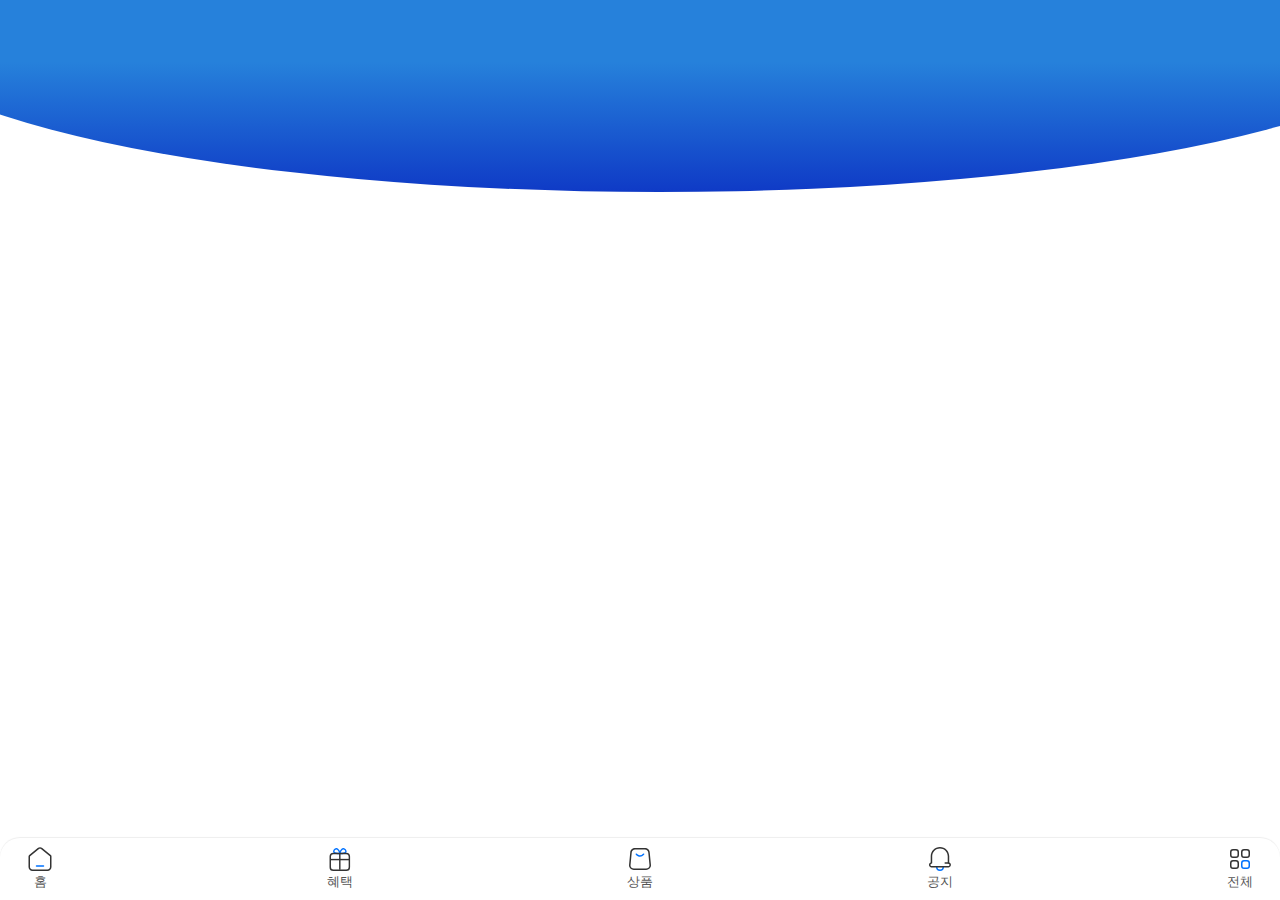
==== commit f657ad17: "feat: navigation" ====
--- a/index.html
+++ b/index.html
@@ -24,6 +24,8 @@
     <script type="text/javascript" src="./lib/jquery-1.12.4.min.js"></script>
     <script type="text/javascript" src="./lib/jquery-ui-1.12.1.min.js"></script>
     <script type="text/javascript" src="./lib/swiper-5.4.2.min.js"></script>
+    <script defer type="text/javascript" src="../js/common.js"></script>
+
 </head>
 <body>
     <div class="container">
@@ -55,13 +57,20 @@
                 </article>
             </section>
         </header>
-        <aside style="display:none">
+        <aside>
+            <div class="backdrop"></div>
             <section class="drawer-wrap">
                 <article>
                     <div class="nav-toolbar">
                         <div class="btns">
-                            <button type="button" class="btn-home">홈</button>
-                            <button type="button" class="btn-close">닫기</button>
+                            <button type="button" class="btn-home">
+                                <span class="icn"></span>
+                                <span class="lbl">홈</span>
+                            </button>
+                            <button type="button" class="btn-close">
+                                <span class="icn"></span>
+                                <span class="lbl">닫기</span>
+                            </button>
                         </div>
                     </div>
                     <div class="nav-scroll">
@@ -69,40 +78,42 @@
                             <ul class="nav-p3">
                                 <li class="nav-panel">
                                     <div class="title">
-                                        <span class="icn"></span>
+                                        <span class="icn product"></span>
                                         <h4>상품몰</h4>
                                     </div>
                                     <div class="content">
                                         <ul class="nav-p4">
-                                            <li><a href="./">통합상품몰</a></a></li>
+                                            <li><a href="./">통합상품몰</a></li>
                                         </ul>
                                     </div>
                                 </li>
                                 <li class="nav-panel">
                                     <div class="title">
-                                        <span class="icn"></span>
+                                        <span class="icn manage"></span>
                                         <h4>조회관리</h4>
                                     </div>
                                     <div class="content">
                                         <ul class="nav-p4">
-                                            <li><a href="./">통합상품몰</a></a></li>
+                                            <li><a href="./">신청내역조회</a></li>
                                         </ul>
                                     </div>
                                 </li>
                                 <li class="nav-panel">
                                     <div class="title">
-                                        <span class="icn"></span>
+                                        <span class="icn customer"></span>
                                         <h4>고객센터</h4>
                                     </div>
                                     <div class="content">
                                         <ul class="nav-p4">
-                                            <li><a href="./">공지사항</a></a></li>
-                                            <li><a href="./">공지사항</a></a></li>
-                                            <li><a href="./">공지사항</a></a></li>
-                                            <li><a href="./">공지사항</a></a></li>
-                                            <li><a href="./">공지사항</a></a></li>
-                                            <li><a href="./">공지사항</a></a></li>
-                                            <li><a href="./">공지사항</a></a></li>
+                                            <li><a href="./">공지사항</a></li>
+                                            <li><a href="./">FAQ</a></li>
+                                            <li><a href="./">이벤트</a></li>
+                                            <li><a href="./">신협찾기</a></li>
+                                            <li><a href="./">고객안내</a></li>
+                                            <li><a href="./">1:1문의</a></li>
+                                            <li><a href="./">오류신고</a></li>
+                                            <li><a href="./">개인정보처리방침</a></li>
+                                            <li><a href="./">신용정보활용체제의공시</a></li>
                                         </ul>
                                     </div>
                                 </li>
@@ -113,11 +124,13 @@
                         <div class="title">
                             <h4>자주찾는 메뉴</h4>
                         </div>
-                        <div class="favs">
-                            <div class="buttons">
-                                <button type="button" class="btn-fav">아래메뉴</button>
-                                <button type="button" class="btn-fav">아래메뉴</button>
-                                <button type="button" class="btn-fav">아래메뉴</button>
+                        <div class="content">
+                            <div class="favs">
+                                <div class="buttons">
+                                    <button type="button" class="btn-fav">아래메뉴</button>
+                                    <button type="button" class="btn-fav">아래메뉴</button>
+                                    <button type="button" class="btn-fav">아래메뉴</button>
+                                </div>
                             </div>
                         </div>
                     </div>
@@ -221,7 +234,7 @@
                                <span class="lbl">공지</span>
                            </span>
                        </a>
-                       <button type="button" class="btn-menu">
+                       <a href="javascript:void(0)" class="link btn-menu">
                            <span class="media">
                                <div class="inner">
                                    <span class="icn">
@@ -232,7 +245,7 @@
                            <span class="meta">
                                <span class="lbl">전체</span>
                            </span>
-                       </button>
+                       </a>
                    </div>
                </article>
             </section>
--- a/css/common.css
+++ b/css/common.css
@@ -1650,7 +1650,7 @@
   align-items: center;
   height: 32px;
   font-size: 0.875rem;
-  color: var(--light-bg-00);
+  color: var(--text-color-02);
   font-weight: 500;
   margin: 0;
   padding: 6px 12px;
@@ -1659,6 +1659,8 @@
   background: none;
 }
 .container .evnet section article .content .meta .title h1 {
+  font-size: 2rem;
+  font-weight: 700;
   color: var(--text-color-02);
   text-align: center;
   text-shadow: 0px 3px 0px rgba(0, 0, 0, 0.3);
@@ -1669,7 +1671,7 @@
   flex-direction: column;
   justify-content: center;
   align-items: center;
-  color: var(--dark-fc-00);
+  color: var(--text-color-02);
   text-align: center;
   margin-top: 24px;
 }
@@ -1726,17 +1728,11 @@
   0% {
     transform: rotate(0);
   }
-  80% {
-    transform: rotate(0);
-  }
-  85% {
-    transform: rotate(0);
-  }
   90% {
-    transform: rotate(-8deg);
+    transform: rotate(-10deg);
   }
   95% {
-    transform: rotate(8deg);
+    transform: rotate(10deg);
   }
   100% {
     transform: rotate(0);
@@ -1771,13 +1767,10 @@
   80% {
     transform: scaleY(1);
   }
-  87% {
-    transform: scaleY(1);
-  }
   90% {
     transform: scaleY(0.3);
   }
-  93% {
+  95% {
     transform: scaleY(1);
   }
   100% {
@@ -1799,8 +1792,12 @@
   width: 96px;
   padding: 0;
   transform-style: preserve-3d;
-  transition: 0.4s;
-}
+  transition: transform 0.4s;
+}
+.container .evnet section article .content .media .flip-cards .flip-card.flipped {
+  transform: rotateY(180deg);
+}
+.container .evnet section article .content .media .flip-cards .flip-card .frontside,
 .container .evnet section article .content .media .flip-cards .flip-card .backside {
   display: flex;
   justify-content: center;
@@ -1812,26 +1809,133 @@
   left: 0;
   backface-visibility: hidden;
 }
-.container .evnet section article .content .media .flip-cards .flip-card .backside img {
-  display: block;
-  width: 100%;
-}
 .container .evnet section article .content .media .flip-cards .flip-card .frontside {
-  display: flex;
-  justify-content: center;
-  align-items: center;
+  transform: rotateY(180deg);
+}
+.container .evnet section article .content .media .flip-cards .flip-card .backside {
+  transform: rotateY(0deg);
+}
+.container .evnet section article .content .media .flip-cards .flip-card img {
+  display: block;
+  width: 100%;
+}
+.container .evnet section article .event-info {
+  display: flex;
+  flex-direction: column;
+  gap: 32px;
+  padding: 40px 24px 32px;
+  border-radius: 30px 30px 0 0;
+  background-color: var(--bg-color-01);
+  box-shadow: 0 -4px 10px rgba(0, 0, 0, 0.008);
+  z-index: 1;
+}
+.container .evnet section article .event-info .list ul {
+  display: flex;
+  flex-direction: column;
+  gap: 32px;
+}
+.container .evnet section article .event-info .list ul li {
+  display: flex;
+  flex-direction: column;
+  gap: 16px;
+}
+.container .evnet section article .event-info .list ul li .info {
+  font-size: 0.875rem;
+}
+.container .evnet section article .event-info .list ul li .info .content {
+  display: flex;
+  flex-direction: column;
+  gap: 24px;
+  padding: 0;
+  background-color: transparent;
+}
+.container .evnet section article .event-info .list ul li .info .content dl {
+  display: flex;
+  justify-content: flex-start;
+  gap: 12px;
+}
+.container .evnet section article .event-info .list ul li .info .content dl dt {
+  white-space: nowrap;
+}
+.container .evnet section article .event-info .list ul li .info .content dl dt.badge {
+  display: inline-flex;
+  justify-content: center;
+  align-items: center;
+  height: 24px;
+  font-size: 0.75rem;
+  color: var(--text-color-02);
+  margin: 0;
+  padding: 0 8px;
+  border-radius: 100px;
+  background: var(--primary-color);
+  font-weight: 500;
+}
+.container .evnet section article .event-info .list ul li .info .content dl dd {
+  display: flex;
+  align-items: center;
+  text-align: left;
+  word-break: keep-all;
+  overflow-wrap: break-word;
+}
+.container .evnet section article .event-info .list ul li .info .content dl dd .rank-list ul {
+  display: flex;
+  flex-direction: column;
+  gap: 4px;
+}
+.container .evnet section article .event-info .list ul li .info .content dl dd .rank-list ul li p {
+  display: flex;
+  align-items: center;
+  gap: 4px;
+  font-weight: 700;
+}
+.container .evnet section article .event-info .list ul li .info .content dl dd .rank-list ul li p .icn {
+  display: block;
+  width: 20px;
+  height: 20px;
+  background-repeat: no-repeat;
+  background-position: 50% 50%;
+  background-size: cover;
+}
+.container .evnet section article .event-info .list ul li .info .content dl dd .rank-list ul li:nth-of-type(1) p .icn {
+  background-image: url("../images/icn_rank_1.png");
+}
+.container .evnet section article .event-info .list ul li .info .content dl dd .rank-list ul li:nth-of-type(2) p .icn {
+  background-image: url("../images/icn_rank_2.png");
+}
+.container .evnet section article .event-info .list ul li .box {
+  display: flex;
+  flex-direction: column;
+  justify-content: center;
+  align-items: flex-start;
+  gap: 16px;
+  padding: 24px;
+  border-radius: 15px;
+  background-color: var(--bg-color-02);
+}
+.container .evnet section article .event-info .list ul li .box .title h5 {
+  color: var(--text-color-05);
+  font-weight: 700;
+}
+.container .evnet section article .event-info .list ul li .desc {
+  padding-top: 16px;
+  font-size: 0.875rem;
+}
+.container .evnet section article .event-info .list ul li .desc .bl-asterisk {
+  position: relative;
+  padding-left: 0.8rem !important;
+  color: var(--primary-color);
+}
+.container .evnet section article .event-info .list ul li .desc .bl-asterisk:before {
+  display: block;
   position: absolute;
   top: 0;
-  right: 0;
-  bottom: 0;
   left: 0;
-  backface-visibility: hidden;
-  transform: rotateY(180deg);
-}
-.container .evnet section article .content .media .flip-cards .flip-card .frontside img {
-  display: block;
-  width: 100%;
-}
+  content: "*";
+}
+.container .evnet section article .event-info .list ul li.last .desc {
+  color: var(--text-color-04);
+}
+
 :root {
   --bg-color: #2681db;
   --bg-color-01: #fff;
@@ -1977,7 +2081,200 @@
   background: url("../images/icn_light_mode.png") no-repeat center/cover;
 }
 .container aside {
-  display: none;
+  display: flex;
+  justify-content: flex-end;
+  position: fixed;
+  left: 0;
+  top: 0;
+  bottom: 0;
+  visibility: hidden;
+  opacity: 0;
+  transition: all 0.5s ease;
+  overflow: hidden;
+  z-index: 20;
+}
+.container aside .drawer-wrap {
+  transform: translateX(200%);
+  transition: transform 0.5s ease;
+}
+.container aside .drawer-wrap article {
+  width: 100vw;
+  background-color: var(--bg-color-01);
+  transition: all 0.4s ease;
+}
+.container aside .drawer-wrap article .nav-toolbar {
+  display: flex;
+  justify-content: flex-end;
+  align-items: center;
+  position: sticky;
+  top: 0;
+  right: 0;
+  left: 0;
+  width: 100%;
+  height: 48px;
+  padding: 0 8px;
+  box-shadow: 0 1px 1px rgba(0, 0, 0, 0.08);
+  transition: all 0.4s ease;
+}
+.container aside .drawer-wrap article .nav-toolbar .btns {
+  display: flex;
+  justify-content: center;
+  align-items: center;
+}
+.container aside .drawer-wrap article .nav-toolbar .btns button {
+  position: relative;
+  width: 36px;
+  height: 36px;
+  padding: 0;
+}
+.container aside .drawer-wrap article .nav-toolbar .btns button.btn-home .icn {
+  display: block;
+  width: 32px;
+  height: 32px;
+  background: url("../images/icn_nav_home.svg") no-repeat center/cover;
+}
+.container aside .drawer-wrap article .nav-toolbar .btns button.btn-home .lbl {
+  position: absolute;
+  width: 1px;
+  height: 1px;
+  overflow: hidden;
+  margin: -1px;
+  clip: rect(0, 0, 0, 0);
+}
+.container aside .drawer-wrap article .nav-toolbar .btns button.btn-close .icn {
+  display: block;
+  width: 32px;
+  height: 32px;
+  background: url("../images/icn_nav_close.svg") no-repeat center/cover;
+}
+.container aside .drawer-wrap article .nav-toolbar .btns button.btn-close .lbl {
+  position: absolute;
+  width: 1px;
+  height: 1px;
+  overflow: hidden;
+  margin: -1px;
+  clip: rect(0, 0, 0, 0);
+}
+.container aside .drawer-wrap article .nav-scroll {
+  height: 100vh;
+  overflow-y: auto;
+}
+.container aside .drawer-wrap article .nav-scroll .nav-panels {
+  position: relative;
+}
+.container aside .drawer-wrap article .nav-scroll .nav-panels ul.nav-p3 {
+  position: relative;
+}
+.container aside .drawer-wrap article .nav-scroll .nav-panels ul.nav-p3 li {
+  position: relative;
+  padding: 8px 0;
+}
+.container aside .drawer-wrap article .nav-scroll .nav-panels ul.nav-p3 li .title {
+  display: flex;
+  align-items: center;
+  gap: 8px;
+  padding: 20px 24px;
+}
+.container aside .drawer-wrap article .nav-scroll .nav-panels ul.nav-p3 li .title .icn {
+  display: block;
+  width: 20px;
+  height: 20px;
+}
+.container aside .drawer-wrap article .nav-scroll .nav-panels ul.nav-p3 li .title .icn.product {
+  background: url("../images/icn_nav_01.svg") no-repeat center/cover;
+}
+.container aside .drawer-wrap article .nav-scroll .nav-panels ul.nav-p3 li .title .icn.manage {
+  background: url("../images/icn_nav_02.svg") no-repeat center/cover;
+}
+.container aside .drawer-wrap article .nav-scroll .nav-panels ul.nav-p3 li .title .icn.customer {
+  background: url("../images/icn_nav_03.svg") no-repeat center/cover;
+}
+.container aside .drawer-wrap article .nav-scroll .nav-panels ul.nav-p3 li .title .lbl {
+  position: absolute;
+  width: 1px;
+  height: 1px;
+  overflow: hidden;
+  margin: -1px;
+  clip: rect(0, 0, 0, 0);
+}
+.container aside .drawer-wrap article .nav-scroll .nav-panels ul.nav-p3 li .content {
+  padding: 0 24px 24px;
+}
+.container aside .drawer-wrap article .nav-scroll .nav-panels ul.nav-p3 li .content ul {
+  min-height: 22px;
+  padding-left: 30px;
+}
+.container aside .drawer-wrap article .nav-scroll .nav-panels ul.nav-p3 li .content ul li {
+  padding: 8px 0;
+}
+.container aside .drawer-wrap article .nav-scroll .nav-panels ul.nav-p3 li .content ul li a {
+  color: var(--text-color-01);
+}
+.container aside .drawer-wrap article .nav-scroll .nav-panels ul.nav-p3 > li + li:before {
+  position: absolute;
+  top: -10px;
+  left: 0;
+  right: 0;
+  width: 100%;
+  height: 8px;
+  background-color: rgba(0, 0, 0, 0.04);
+  content: "";
+}
+.container aside .drawer-wrap article .nav-favorite {
+  position: sticky;
+  bottom: 0;
+  left: 0;
+  width: 100%;
+  border-radius: 20px 20px 0 0;
+  background-color: var(--bg-color-01);
+  box-shadow: 0 -4px 8px rgba(0, 0, 0, 0.08);
+}
+.container aside .drawer-wrap article .nav-favorite .title {
+  position: relative;
+  padding-top: 16px;
+}
+.container aside .drawer-wrap article .nav-favorite .content {
+  position: relative;
+  padding: 12px 0 16px;
+}
+.container aside .drawer-wrap article .nav-favorite .content .favs {
+  height: auto;
+  max-height: 32px;
+  overflow: hidden;
+  transition: all 0.3s linear;
+}
+.container aside .drawer-wrap article .nav-favorite .content .favs .buttons {
+  display: flex;
+  flex-wrap: wrap;
+  align-items: center;
+  gap: 8px;
+}
+.container aside .drawer-wrap article .nav-favorite .content .favs .buttons .btn-fav {
+  flex-grow: 0;
+  flex-shrink: 0;
+  flex-basis: auto;
+  min-height: 0;
+  height: 32px;
+  color: var(--primary-color);
+  padding: 0 12px;
+  border: 1px solid var(--primary-color);
+  border-radius: 16px;
+}
+.container aside .drawer-wrap.is-opend {
+  transform: translateX(0);
+}
+.container aside .backdrop {
+  position: absolute;
+  top: 0;
+  right: 0;
+  bottom: 0;
+  left: 0;
+  background-color: rgba(0, 0, 0, 0.4);
+}
+.container aside.is-opend {
+  transform: translateX(0);
+  visibility: visible;
+  opacity: 1;
 }
 .container footer {
   position: sticky;
